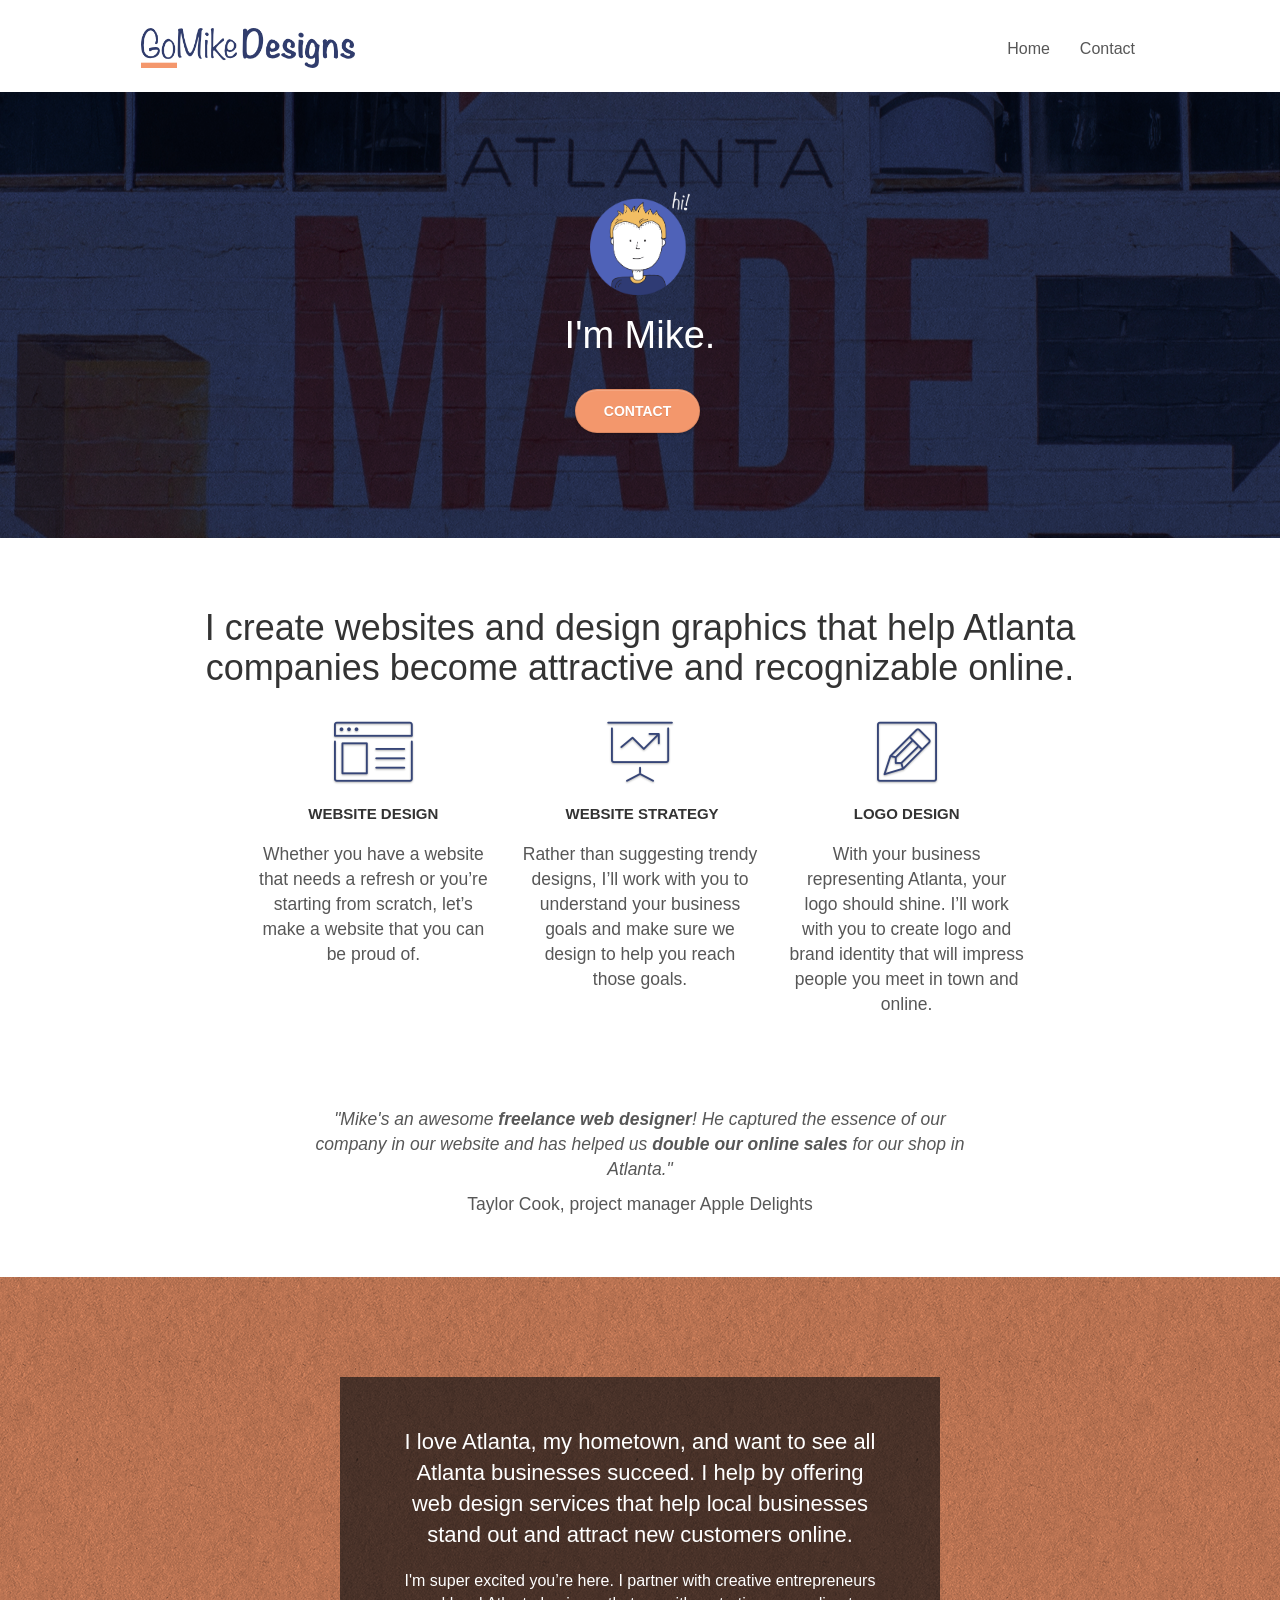
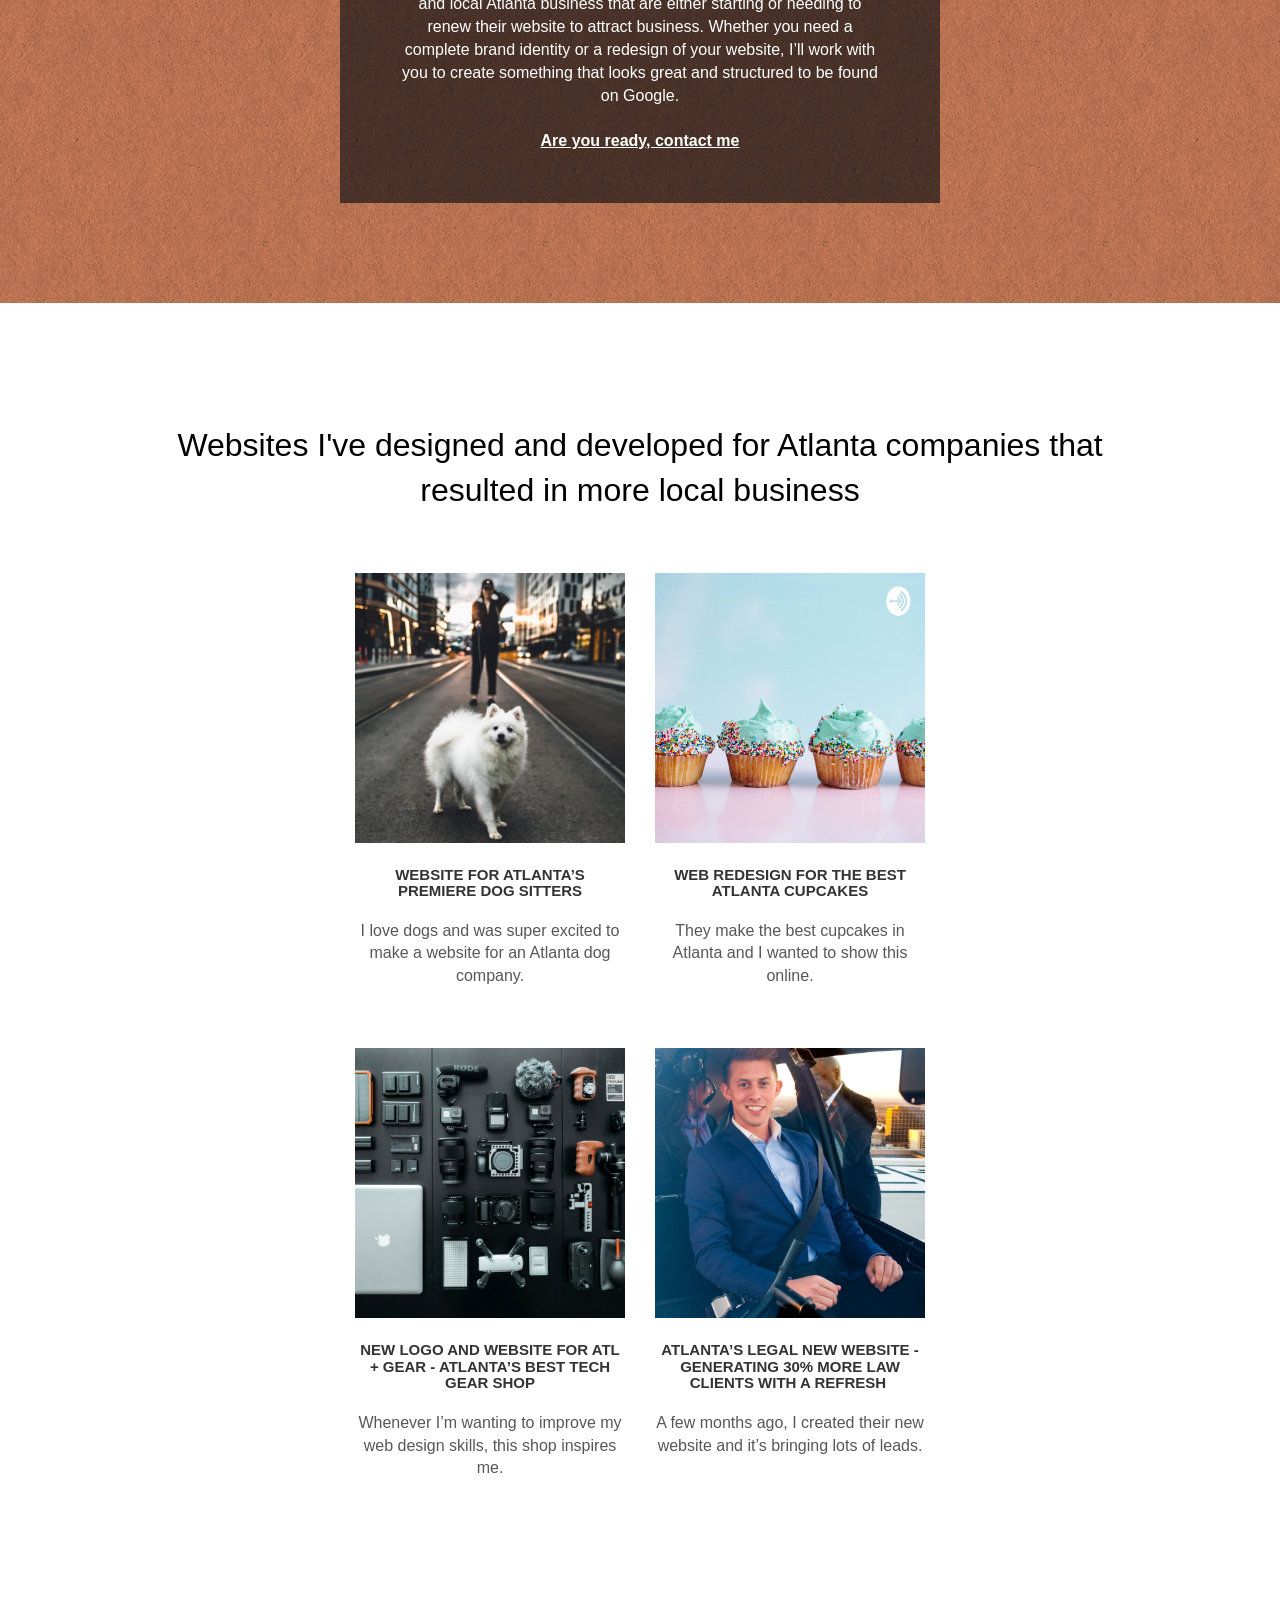
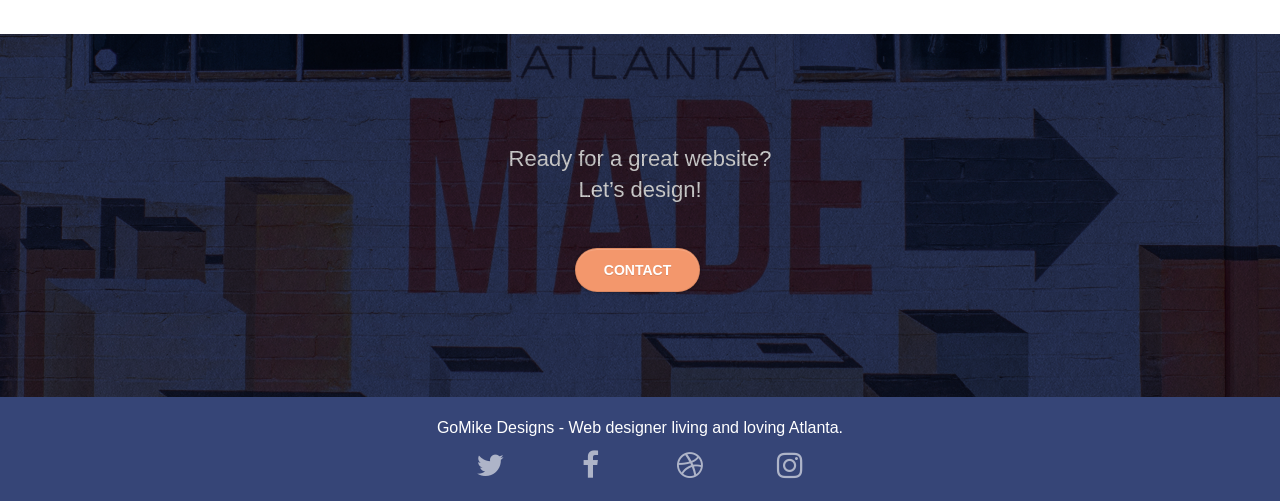
==== index.html @ ec0e8475 "correct h sequence in portfolio" ====
<!doctype html>
<html lang="en">
<head>
    <meta charset="utf-8">
    <meta name="keywords" content="seo, google, website, internet, web design, design agency, design agency, design agency, design agency, design agency, design agency, logo design atlanta">
    <meta name="description" content="Web designer living and loving Atlanta. I create websites that help Atlanta companies become attractive and recognizable online.">
    <meta name="viewport" content="width=device-width, initial-scale=1.0, viewport-fit=cover">
    <link rel="shortcut icon" type="image/png" href="favicon.jpg">
    
	<link rel="stylesheet" type="text/css" href="./css/bootstrap.min.css">
	<link rel="stylesheet" type="text/css" href="style.min.css">
	<link rel="stylesheet" type="text/css" href="./css/font-awesome.min.css">
	<link rel="stylesheet" type="text/css" href="./css/et-line.min.css">

    <title>GoMike Designs</title>

    
<!-- Analytics -->
 
<!-- Analytics END -->
    
</head>
<body>
<!-- Main container -->
<div class="page-container">
    
<!-- bloc-0 -->
<div class="bloc bgc-white l-bloc " id="bloc-0">
	<div class="container bloc-sm">
		<nav class="navbar row">
			<div class="navbar-header">
				<a class="navbar-brand" href="index.html"><img src="img/atlanta%20web%20design%20logo.png" alt="GoMike Designs" height="40" /></a>
					
				<button id="nav-toggle" type="button" class="ui-navbar-toggle navbar-toggle" data-toggle="collapse" data-target=".navbar-1">
					<span class="sr-only">Toggle navigation</span><span class="icon-bar"></span><span class="icon-bar"></span><span class="icon-bar"></span>
				</button>
			</div>
			<div class="collapse navbar-collapse navbar-1 special-dropdown-nav">
				<ul class="site-navigation nav navbar-nav">
					<li>
						<a href="index.html">Home</a>
					</li>
					<li>
					</li>
					<li>
						<a href="contact.html">Contact</a>
					</li>
				</ul>
			</div>
		</nav>
	</div>
</div>
<!-- bloc-0 END -->

<!-- bloc-1-hero -->
<div class="bloc bgc-dark-slate-blue bg-atlanta-20made-20sign d-bloc bg-t-edge bloc-bg-texture texture-paper b-parallax" id="bloc-1-hero">
	<div class="container bloc-lg">
		<div class="row tight-width-whitespace">
			<div class="col-sm-12">
				<img src="img/atlanta%20web%20designer%20mike.png" class="center-block image-resize-mode" width="100" alt="atlanta web designer mike,seo, google, website, internet, web design, design agency" />
				<h1 class="text-center hero-bloc-text tc-white ">
					I'm Mike.
				</h1>
				<div class="text-center">
					<a href="contact.html" class="btn btn-lg btn-clean btn-rd cta-hero btn-atomic-tangerine" id="cta-hero">Contact</a>
				</div>
			</div>
		</div>
	</div>
</div>
<!-- bloc-1-hero END -->

<!-- bloc-2-services -->
<div class="bloc bgc-white l-bloc" id="bloc-2-services">
	<div class="container bloc-md">
		<div class="row">
			<div class="col-sm-12 text-center">
				<h1>I create websites and design graphics that help Atlanta companies become attractive and recognizable online.</h1>
			</div>
		</div>
		<div class="row voffset-lg med-width-whitespace">
			<div class="col-sm-4">
				<div class="text-center">
					<span class="et-icon-browser sm-shadow icon-dark-slate-blue icons icon-lg"></span>
				</div>
				<h1 class="mg-md text-center service-header">
					Website Design
				</h1>
				<p class="text-center ">
					Whether you have a website that needs a refresh or you&rsquo;re starting from scratch, let&rsquo;s make a website that you can be proud of.
				</p>
			</div>
			<div class="col-sm-4">
				<div class="text-center">
					<span class="et-icon-presentation sm-shadow icon-dark-slate-blue icons icon-lg"></span>
				</div>
				<h1 class="mg-md text-center service-header">
					&nbsp;Website Strategy
				</h1>
				<p class="text-center ">
					Rather than suggesting trendy designs, I&rsquo;ll work with you to understand your business goals and make sure we design to help you reach those goals.<br>
				</p>
			</div>
			<div class="col-sm-4">
				<div class="text-center">
					<span class="et-icon-edit sm-shadow icon-dark-slate-blue icons icon-lg"></span>
				</div>
				<h1 class="mg-md text-center service-header">
					Logo Design
				</h1>
				<p class="text-center ">
					With your business representing Atlanta, your logo should shine. I&rsquo;ll work with you to create logo and brand identity that will impress people you meet in town and online.
				</p>
			</div>
		</div>
		<div class="row voffset-lg voffset">
			<div class="col-xs-12 col-md-8 col-md-offset-2 text-center">
				<p><em>"Mike's an awesome <strong>freelance web designer</strong>! He captured the essence of our company in our website and has helped us <strong>double our online sales</strong> 
				for our shop in Atlanta."</em><br></p> 
				<p>Taylor Cook, project manager Apple Delights</p>
			</div>
		</div>
	</div>
</div>
<!-- bloc-2-services END -->

<!-- bloc-3-what-i-do -->
<div class="bloc tc-white bgc-atomic-tangerine bloc-bg-texture texture-paper b-parallax bg-atlanta-20made-20sign-20orange d-bloc" id="bloc-3-what-i-do">
	<div class="container bloc-lg">
		<div class="row tight-width-whitespace black-background">
			<div class="col-sm-12">
				<h2 class="mg-md text-center tc-white">
					I love Atlanta, my hometown, and want to see all Atlanta businesses succeed. I help by offering web design services that help local businesses stand out and attract new customers online.<br>
				</h2>
				<p class="text-center white">
					I'm super excited you&rsquo;re here. I partner with creative entrepreneurs and local Atlanta business that are either starting or needing to renew their website to attract business. Whether you need a complete brand identity or a redesign of your website, I&rsquo;ll work with you to create something that looks great and structured to be found on Google.<br><br><a class="ltc-white bold-link" href="page2.html">Are you ready, contact me</a><br>
				</p>
			</div>
		</div>
	</div>
</div>
<!-- bloc-3-what-i-do END -->

<!-- bloc-4-portfolio -->
<div class="bloc bgc-white bg-lines-h2-bg bg-repeat l-bloc" id="bloc-4-portfolio">
	<div class="container bloc-lg">
		<div class="row">
			<div class="col-sm-12 text-center">
				<h2 class="col-sm-12 portfolio-title">Websites I've designed and developed for Atlanta companies that resulted in more local business</h2>
			</div>
		</div>
		<div class="row tight-width-whitespace portfolio-row">
			<div class="col-sm-6">
				<a href="#" data-lightbox="img/11.jpg" data-gallery-id="gallery-1" data-caption="Website for Atlanta's Premiere dog salon" data-frame="snapshot-lb"><img src="img/11.jpg" class="img-responsive portfolio-thumb" alt="seo, google, website, internet, web design, design agency website for dog salon"/></a>
				<h3 class="mg-md text-center">
					Website for Atlanta&rsquo;s premiere Dog Sitters
				</h3>
				<p class="text-center">
					I love dogs and was super excited to make a website for an Atlanta dog company.
				</p>
			</div>
			<div class="col-sm-6">
				<a href="#" data-lightbox="img/2.jpg" data-gallery-id="gallery-1" data-caption="web redesign for the best cupcakes in Atlanta" data-frame="snapshot-lb"><img src="img/2.jpg" class="img-responsive portfolio-thumb" alt="seo, google, website, internet, web design, design agency website for best cupcakes in atlanta"/></a>
				<h3 class="mg-md text-center">
					Web redesign for the best Atlanta&nbsp;cupcakes
				</h3>
				<p class="text-center">
					They make the best cupcakes in Atlanta and I wanted to show this online.
				</p>
			</div>
		</div>
		<div class="row tight-width-whitespace portfolio-row">
			<div class="col-sm-6">
				<a href="#" data-lightbox="img/3.bmp" data-gallery-id="gallery-1" data-caption="New logo and website for Atlanta's best tech gear shop" data-frame="snapshot-lb"><img src="img/3.bmp" class="img-responsive portfolio-thumb" alt="3.jpg" /></a>
				<h3 class="mg-md text-center">
					New logo and website for Atl + Gear - Atlanta&rsquo;s best tech gear shop
				</h3>
				<p class="text-center">
					Whenever I&rsquo;m wanting to improve my web design skills, this shop inspires me.
				</p>
			</div>
			<div class="col-sm-6">
				<a href="#" data-lightbox="img/4.bmp" data-gallery-id="gallery-1" data-caption="Atlanta's legal website generates 30% more clients after web redesign" data-frame="snapshot-lb"><img src="img/4.bmp" class="img-responsive portfolio-thumb" alt="seo, google, website, internet, web design, Atlanta's legal website generates 30% more clients after web redesign" /></a>
				<h3 class="mg-md text-center">
					Atlanta&rsquo;s legal new website - Generating 30% more law clients with a refresh&nbsp;
				</h3>
				<p class="text-center">
					A few months ago, I created their new website and it&rsquo;s bringing lots of leads.
				</p>
			</div>
		</div>
	</div>
</div>
<!-- bloc-4-portfolio END -->

<!-- bloc-5-cta -->
<div class="bloc bgc-dark-slate-blue bg-atlanta-20made-20sign d-bloc bloc-bg-texture texture-paper" id="bloc-5-cta">
	<div class="container bloc-lg">
		<div class="row">
			<h2 class="mg-md text-center tc-white">
				Ready for a great website? <br>Let&rsquo;s design!
			</h2>
			<div class="col-sm-12 text-center">
				<a href="contact.html" class="btn btn-atomic-tangerine btn-clean btn-rd btn-lg cta-hero">Contact</a>
			</div>
		</div>
	</div>
</div>
<!-- bloc-5-cta END -->

<!-- Footer - bloc-8 -->
<div class="bloc bgc-dark-slate-blue d-bloc" id="bloc-8">
	<div class="container bloc-sm">
		<div class="row">
			<div class="col-sm-12">
				<p class="text-center white">
					GoMike Designs - Web designer living and loving Atlanta.<br>
				</p>
				<div class="row row-no-gutters social">
					<div class="col-sm-3">
						<div class="text-center">
							<a class="social" href="index.html" aria-label="Twitter"><span class="fa fa-twitter icon-md"></span></a>
						</div>
					</div>
					<div class="col-sm-3">
						<div class="text-center">
							<a class="social" href="index.html" aria-label="Facebook"><span class="fa fa-facebook icon-md"></span></a>
						</div>
					</div>
					<div class="col-sm-3">
						<div class="text-center">
							<a class="social" href="index.html" aria-label="Dribble"><span class="fa fa-dribbble icon-md"></span></a>
						</div>
					</div>
					<div class="col-sm-3">
						<div class="text-center">
							<a class="social" href="index.html" aria-label="Instagram"><span class="fa fa-instagram icon-md"></span></a>
						</div>
					</div>

				

				
			</div>
		</div>
	</div>
</div>
<!-- Footer - bloc-8 END -->

</div>
<!-- Main container END -->
<script src="./js/jquery-2.1.0.js"></script>
<script src="./js/bootstrap.js"></script>
<script src="./js/blocs.js"></script>
<script src="./js/jquery.touchSwipe.js"></script>
<script src="./js/gmaps.js"></script>

</body>
</html>
---- style.min.css ----
body{-webkit-font-smoothing:antialiased;-moz-osx-font-smoothing:grayscale;background:#fff;margin:0;overflow-x:hidden;padding:0}a,button{outline:none!important;transition:all .3s ease-in-out}a:hover{cursor:pointer;text-decoration:none}#page-loading-blocs-notifaction{background:#fff url(img/pageload-spinner.gif) no-repeat 50%;bottom:0;position:fixed;top:0;width:100%;z-index:100000}.bloc{background:50% 50% no-repeat;-webkit-background-size:cover;-moz-background-size:cover;-o-background-size:cover;background-size:cover;clear:both;padding:0 50px;position:relative;width:100%}.bloc .container{padding-left:0;padding-right:0}.bloc-lg{padding:100px 50px}.bloc-md{padding:50px}.bloc-sm{padding:20px 50px}.bg-b-edge,.bg-bl-edge,.bg-br-edge,.bg-center,.bg-l-edge,.bg-r-edge,.bg-repeat,.bg-t-edge,.bg-tl-edge,.bg-tr-edge{-webkit-background-size:auto!important;-moz-background-size:auto!important;-o-background-size:auto!important;background-size:auto!important}.bg-repeat{background:repeat}.bg-t-edge{background:top no-repeat}.bloc-bg-texture:before{background-size:2px 2px;bottom:0;content:"";left:0;position:absolute;right:0;top:0}.texture-paper:before{background:url(img/texture-paper.png);background-size:280px 280px}.b-parallax{background-attachment:fixed}.d-bloc{color:hsla(0,0%,100%,.7)}.d-bloc button:hover{color:hsla(0,0%,100%,.9)}.d-bloc .icon-round,.d-bloc .icon-rounded,.d-bloc .icon-semi-rounded-a,.d-bloc .icon-semi-rounded-b,.d-bloc .icon-square{border-color:hsla(0,0%,100%,.9)}.d-bloc .divider-h span{border-color:hsla(0,0%,100%,.2)}.d-bloc .a-btn,.d-bloc .navbar a,.d-bloc .navbar-brand,.d-bloc a .icon-lg,.d-bloc a .icon-md,.d-bloc a .icon-sm,.d-bloc a .icon-xl,.d-bloc h1 a,.d-bloc h2 a,.d-bloc h3 a,.d-bloc h4 a,.d-bloc h5 a,.d-bloc h6 a,.d-bloc p a{color:hsla(0,0%,100%,.6)}.d-bloc .a-btn:hover,.d-bloc .navbar a:hover,.d-bloc .navbar-brand:hover,.d-bloc a:hover .icon-lg,.d-bloc a:hover .icon-md,.d-bloc a:hover .icon-sm,.d-bloc a:hover .icon-xl,.d-bloc h1 a:hover,.d-bloc h2 a:hover,.d-bloc h3 a:hover,.d-bloc h4 a:hover,.d-bloc h5 a:hover,.d-bloc h6 a:hover,.d-bloc p a:hover{color:#fff}.d-bloc .navbar-toggle .icon-bar{background:#fff}.d-bloc .btn-wire,.d-bloc .btn-wire:hover{border-color:#fff;color:#fff}.d-bloc .panel{color:rgba(0,0,0,.5)}.d-bloc .panel button:hover{color:rgba(0,0,0,.7)}.d-bloc .panel icon{border-color:rgba(0,0,0,.7)}.d-bloc .panel .divider-h span{border-color:rgba(0,0,0,.1)}.d-bloc .panel .a-btn{color:rgba(0,0,0,.6)}.d-bloc .panel .a-btn:hover{color:#000}.d-bloc .panel .btn-wire,.d-bloc .panel .btn-wire:hover{border-color:rgba(0,0,0,.3);color:rgba(0,0,0,.7)}.d-bloc .panel,.l-bloc{color:rgba(0,0,0,.5)}.d-bloc .panel button:hover,.l-bloc button:hover{color:rgba(0,0,0,.7)}.l-bloc .icon-round,.l-bloc .icon-rounded,.l-bloc .icon-semi-rounded-a,.l-bloc .icon-semi-rounded-b,.l-bloc .icon-square{border-color:rgba(0,0,0,.7)}.d-bloc .panel .divider-h span,.l-bloc .divider-h span{border-color:rgba(0,0,0,.1)}.d-bloc .panel .a-btn,.l-bloc .a-btn,.l-bloc .navbar a,.l-bloc .navbar-brand,.l-bloc a .icon-lg,.l-bloc a .icon-md,.l-bloc a .icon-sm,.l-bloc a .icon-xl,.l-bloc h1 a,.l-bloc h2 a,.l-bloc h3 a,.l-bloc h4 a,.l-bloc h5 a,.l-bloc h6 a,.l-bloc p a{color:rgba(0,0,0,.6)}.d-bloc .panel .a-btn:hover,.l-bloc .a-btn:hover,.l-bloc .navbar a:hover,.l-bloc .navbar-brand:hover,.l-bloc a:hover .icon-lg,.l-bloc a:hover .icon-md,.l-bloc a:hover .icon-sm,.l-bloc a:hover .icon-xl,.l-bloc h1 a:hover,.l-bloc h2 a:hover,.l-bloc h3 a:hover,.l-bloc h4 a:hover,.l-bloc h5 a:hover,.l-bloc h6 a:hover,.l-bloc p a:hover{color:#000}.l-bloc .navbar-toggle .icon-bar{color:rgba(0,0,0,.6)}.d-bloc .panel .btn-wire,.d-bloc .panel .btn-wire:hover,.l-bloc .btn-wire,.l-bloc .btn-wire:hover{border-color:rgba(0,0,0,.3);color:rgba(0,0,0,.7)}.voffset{margin-top:30px}.voffset-lg{margin-top:80px}.row-no-gutters{margin-left:0;margin-right:0}.row.row-no-gutters>[class*=" col-"],.row.row-no-gutters>[class^=col-]{padding-left:0;padding-right:0}#bloc-2-services p{font-size:clamp(1.5rem,.5rem + 1vw,1.75rem)}.navbar{margin-bottom:0;z-index:1}.navbar-brand{font-size:25px;font-weight:400;font-weight:600;height:auto;line-height:44px;padding:3px 15px}.navbar-brand img{display:inline;margin:0 5px 0 0;max-height:200px}.navbar-brand img[src$=svg]{min-width:100px}.nav-center .navbar-brand img{margin:0}.navbar .nav{float:right;margin-right:-16px;padding-top:2px;z-index:1}.nav>li{float:left;font-size:16px;margin-top:4px}.navbar-nav .open .dropdown-menu>li>a{text-align:inherit}.nav>li a:focus,.nav>li a:hover{background:transparent}.navbar-toggle{border:0;margin:10px 10px 0 0}.navbar-toggle:hover{background:transparent!important}.navbar-toggle .icon-bar{background-color:rgba(0,0,0,.5);width:26px}.nav-invert .navbar .nav{float:left}.nav-invert .navbar-brand,.nav-invert .navbar-header{float:right;position:relative;z-index:2}@media (min-width:768px){.site-navigation{position:absolute;right:20px;top:50%;transform:translateY(-50%);-webkit-transform:translateY(-50%)}.nav>li .dropdown-menu a,.nav>li .dropdown-menu a:hover{color:#484848}.nav-invert .site-navigation{left:0;right:0}.nav-center{text-align:center}.nav-center .navbar-header{width:100%}.nav-center .nav>li,.nav-center .navbar-brand,.nav-center .navbar-header{display:inline-block;float:none}.nav-center .site-navigation{margin-right:0;margin-top:20px;position:relative;right:0;width:100%}.nav-center.mini-nav .navbar-toggle{float:none;margin:10px auto 0}}.nav>li>.dropdown a{background:none!important;display:block;padding:14px 15px}nav .caret{margin:0 5px}.dropdown-menu .dropdown-menu{left:100%;top:-8px}.dropdown-menu .dropmenu-flow-right{border-top-left-radius:0;border-top-right-radius:0;left:0;margin-left:-1px;top:100%}.dropdown-menu .dropdown span{border:4px solid transparent;border-left-color:#000;float:right;margin:6px -5px 0 0!important}.mg-md{margin-bottom:20px}.mg-lg,.mg-md{margin-top:10px}.mg-lg{margin-bottom:40px}.btn{margin:0 5px 5px 0}.btn.pull-right{margin:0 0 5px 5px}.btn-d,.btn-d:focus,.btn-d:hover{background:rgba(0,0,0,.3);color:#fff}button{outline:none!important}.btn-rd{border-radius:40px}.btn-clean{border:1px solid rgba(0,0,0,.08);border-bottom-color:rgba(0,0,0,.1);box-shadow:0 1px 3px rgba(0,0,1,.25),inset 0 1px 0 0 hsla(0,0%,100%,.15);text-shadow:0 1px 0 rgba(0,0,1,.1)}.icon-md{font-size:30px!important}.icon-lg{font-size:60px!important}.sm-shadow{text-shadow:0 1px 2px rgba(0,0,0,.3)}.panel-sq,.panel-sq .panel-footer,.panel-sq .panel-heading{border-radius:0}.panel-rd{border-radius:30px}.panel-rd .panel-heading{border-radius:29px 29px 0 0}.panel-rd .panel-footer{border-radius:0 0 29px 29px}.form-control{border-color:rgba(0,0,0,.1);box-shadow:none}.scrollToTop{bottom:20px;height:40px;opacity:0;position:fixed;right:20px;transition:all .3s ease-in-out;width:40px;z-index:500}.scrollToTop span{margin-top:6px}.showScrollTop{font-size:14px;opacity:1}a[data-lightbox]{display:block;position:relative;text-align:center}a[data-lightbox]:hover:before{background:rgba(0,0,0,.6);border-radius:50%;color:#fff;content:"+";font-family:HelveticaNeue-Light,Helvetica Neue Light,Helvetica Neue,Helvetica,Arial;font-size:32px;font-weight:100;height:50px;margin-left:-25px;position:absolute;top:50%;transform:translateY(-50%);-webkit-transform:translateY(-50%);width:50px;z-index:1}a[data-lightbox]:hover img{-webkit-animation-fill-mode:none;animation-fill-mode:none;opacity:.6}#lightbox-modal{align-items:center;display:flex}#lightbox-modal .modal-dialog{margin:0 auto;max-width:900px;width:90%}#lightbox-modal .modal-dialog img{margin:0 auto;max-height:90vh}.lightbox-caption{bottom:5px;left:15px;padding:20px;right:15px}.close-lightbox,.lightbox-caption{background:rgba(0,0,0,.5);color:#fff;position:absolute}.close-lightbox{border:none;font-size:30px;line-height:30px;opacity:.3;padding:0 9px 5px;right:20px;top:20px;z-index:20}.close-lightbox:hover,.next-lightbox:hover,.prev-lightbox:hover{color:#fff;opacity:1}.next-lightbox,.prev-lightbox{background:rgba(0,0,0,.5);color:hsla(0,0%,100%,.9);font-size:20px;opacity:.4;position:absolute;top:45%;transition:all .2s ease-in-out;z-index:1}.next-lightbox{padding:6px 8px 1px 13px;right:25px}.prev-lightbox{left:25px;padding:6px 13px 1px 10px}.snapshot-lb .modal-body{padding-bottom:45px}.snapshot-lb .lightbox-caption{background:none;color:rgba(0,0,0,.5);padding:0}.btn,a,h1,h2,h3,h4,h5,h6,label,p{color:#575757!important;font-family:helvetica;font-weight:400}.container{max-width:1000px}.hero-bloc-text{font-size:38px}.hero-bloc-text-sub{font-size:36px}.statement-bloc-text{font-size:20px;font-style:italic;font-weight:lighter;line-height:26px;margin:auto;max-width:520px;text-align:center}p{font-size:16px}.tight-width-whitespace{margin:auto;max-width:600px}.h1{font-family:Open Sans;font-size:20px}.cta-hero{color:#fff!important;font-size:1em;font-weight:700;margin-top:22px;padding:12px 28px;text-transform:uppercase}.social{margin:auto;max-width:400px}h2{font-size:22px;line-height:1.4em}h3{color:#333!important;font-size:15px;font-weight:700;text-transform:uppercase}.med-width-whitespace{box-shadow:0 0 0 #000;margin:auto;max-width:800px}h1,h4{color:#333!important}.icons{margin-bottom:14px;margin-top:24px}.white{color:#fff!important}.portfolio-title{color:#000!important;font-family:Arial,Helvetica,sans-serif;font-size:32px;font-weight:400}.portfolio-thumb{margin-bottom:24px}.portfolio-row{margin-bottom:44px;margin-top:50px}.avatar{box-shadow:0 4px 9px rgba(0,0,0,.3)}.black-background{background-color:rgba(35,31,32,.7);padding:40px}.bold-link{font-weight:900;text-decoration:underline!important}.service-header{font-size:15px;font-weight:700;text-transform:uppercase}.bgc-white{background-color:#fff}.bgc-dark-slate-blue{background-color:#364577}.bgc-atomic-tangerine{background-color:#f3976c}.tc-white{color:#fff!important}.btn-atomic-tangerine{background:#f3976c;color:#fff!important}.btn-atomic-tangerine:hover{background:#c27956!important;color:#fff!important}.ltc-white{color:#fff!important}.ltc-white:hover{color:#ccc!important}.ltc-atomic-tangerine{color:#f3976c!important}.ltc-atomic-tangerine:hover{color:#c27956!important}.icon-dark-slate-blue{border-color:#364577!important;color:#364577!important}.bg-dots-bg{background-image:url(img/dots-bg.png)}.bg-lines-h2-bg{background-image:url(img/lines-h2-bg.png)}.bg-atlanta-20made-20sign{background-image:url(img/atlanta%20made%20sign.jpg)}.bg-atlanta-20made-20sign-20orange{background-image:url(img/atlanta%20made%20sign%20orange.jpg)}@media (max-width:1024px){.bloc{padding-left:20px;padding-right:20px}.bloc-tile-2.full-width-bloc .container,.bloc-tile-3.full-width-bloc .container,.bloc-tile-4.full-width-bloc .container,.bloc.full-width-bloc{padding-left:0;padding-right:0}}@media (max-width:992px) and (min-width:768px){.navbar .nav{max-width:80%}.nav-center.navbar .nav{max-width:100%}}@media only screen and (min-device-width:768px) and (max-device-width:1024px) and (orientation:landscape){.b-parallax{background-attachment:scroll}}@media only screen and (min-device-width:1024px) and (max-device-width:1366px) and (-webkit-min-device-pixel-ratio:1.5){.b-parallax{background-attachment:scroll}}@media (max-width:991px){.container{width:100%}.b-parallax{background-attachment:scroll}#hero-bloc,.page-container{overflow-x:hidden;position:relative}.bloc{padding-left:constant(safe-area-inset-left);padding-right:constant(safe-area-inset-right)}.bloc-group,.bloc-group .bloc{display:block;width:100%}.bloc-fill-screen .fill-bloc-bottom-edge,.bloc-fill-screen .fill-bloc-top-edge{padding:0 constant(safe-area-inset-right) 0 constant(safe-area-inset-left)}}@media (max-width:767px){.page-container{overflow-x:hidden;position:relative}#disqus_thread,h1,h2,h3,h4,h5,h6,p{padding-left:10px!important;padding-right:10px!important}.b-parallax{background-attachment:scroll}.navbar .nav{border-top:1px solid rgba(0,0,0,.2);float:none!important;padding-top:0}.navbar.row{margin-left:0;margin-right:0}.site-navigation{position:inherit;transform:none;-webkit-transform:none;-ms-transform:none}.nav>li{background:rgba(0,0,0,.05);border-bottom:1px solid rgba(0,0,0,.1);margin-top:0;padding-left:15px;text-align:left;width:100%}.nav>li:hover{background:rgba(0,0,0,.08)}.dropdown .dropdown a .caret{border:4px solid transparent;border-top-color:#000;float:none;margin:5px 0 0 10px!important}#hero-bloc .navbar .nav{background:rgba(0,0,0,.8)}#hero-bloc .navbar .nav a{color:hsla(0,0%,100%,.6)}.hero{padding:50px 0}.hero-nav{left:-1px;right:-1px}.navbar-collapse{-webkit-box-shadow:none;box-shadow:none;overflow-x:hidden;padding:0}.navbar-brand img{max-height:40px;width:auto}.nav-invert .navbar-header{float:none;width:100%}.nav-invert .navbar-toggle{float:left;margin-left:10px}.bloc{padding-left:0;padding-right:0}.bloc-lg,.bloc-xl,.bloc-xxl{padding:40px 0}.bloc-fill-screen .fill-bloc-bottom-edge,.bloc-fill-screen .fill-bloc-top-edge,.bloc-md,.bloc-sm,.bloc-tile-2 .container,.bloc-tile-3 .container,.bloc-tile-4 .container{padding-left:0;padding-right:0}.a-block{padding:0 10px}.btn-dwn{display:none}.voffset{margin-top:5px}.voffset-md{margin-top:20px}.voffset-lg{margin-top:30px}form{padding:5px}.close-lightbox{display:inline-block}.blocsapp-device-iphone5{background-size:216px 425px;height:425px;padding-top:60px;width:216px}.blocsapp-device-iphone5 img{height:320px;width:180px}}@media (max-width:400px){.bloc{padding-left:0;padding-right:0}}@media (max-width:767px){.bloc-mob-center-text{text-align:center}}
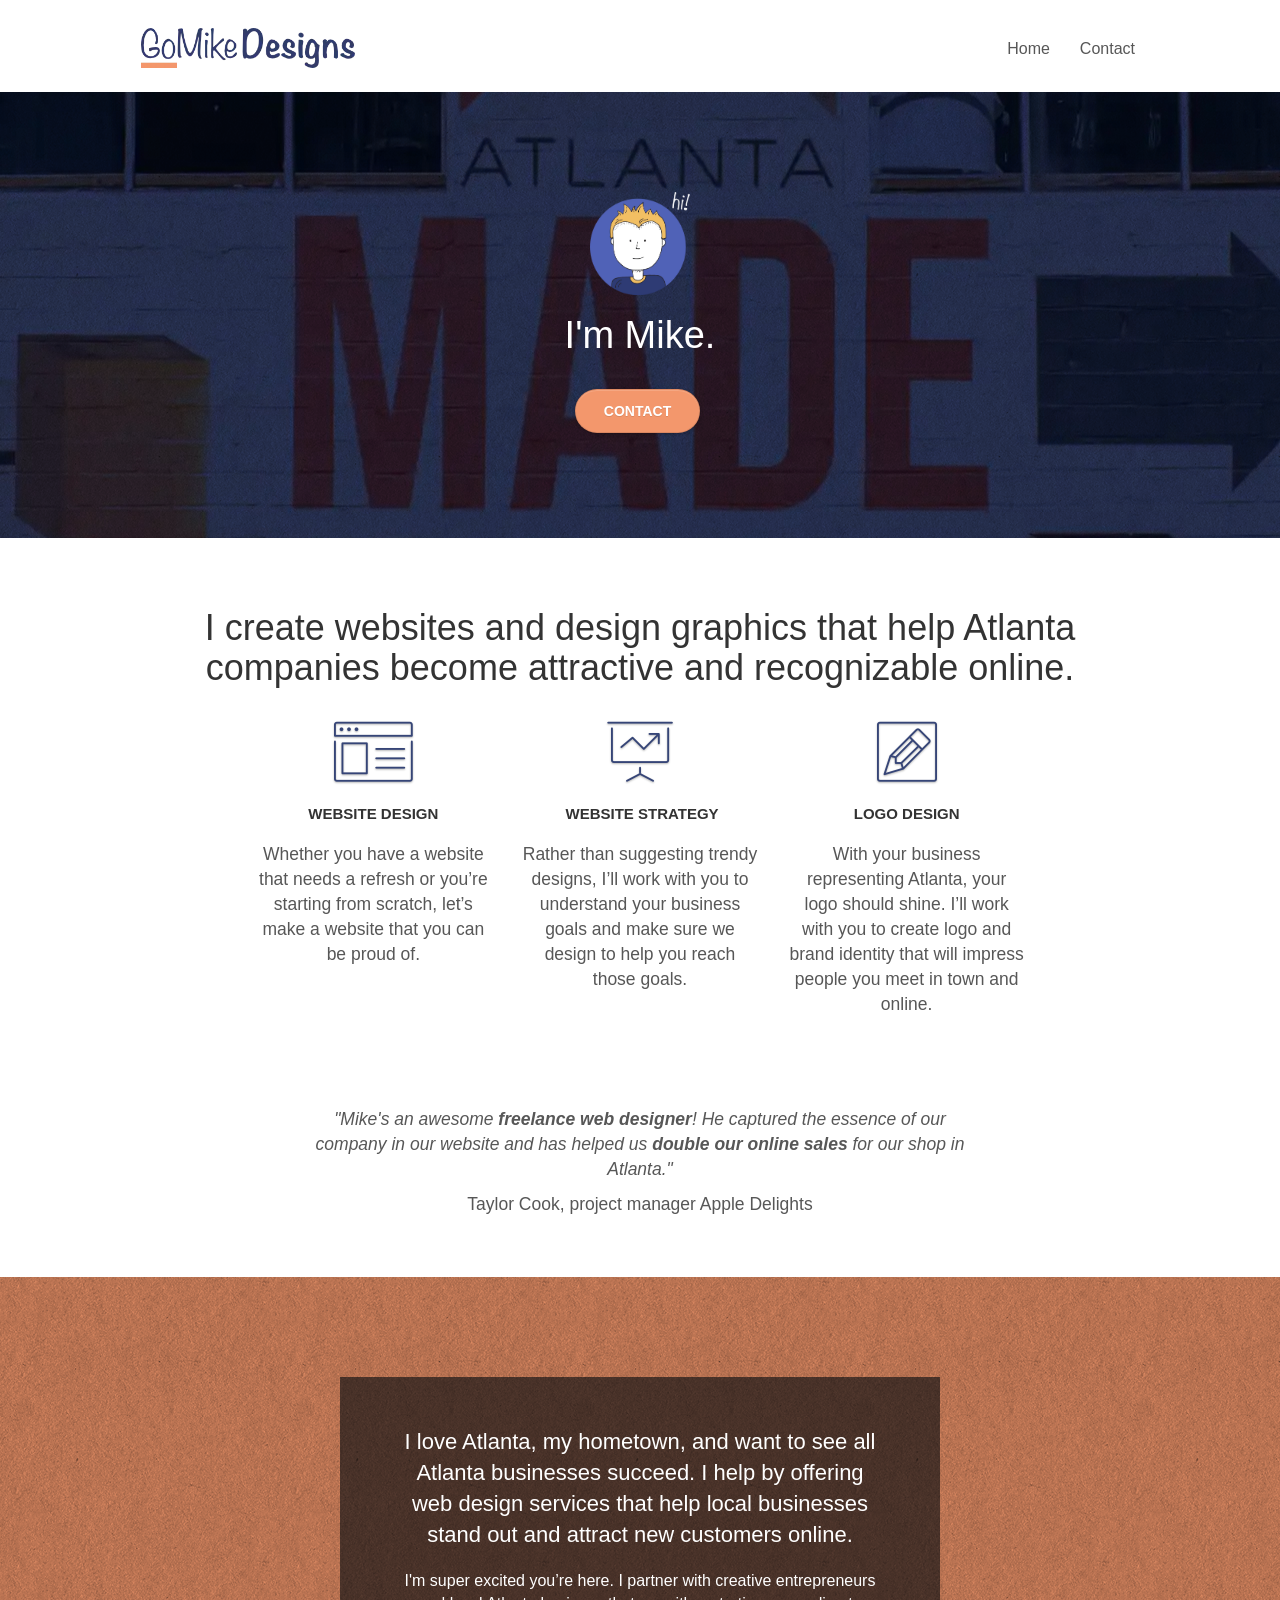
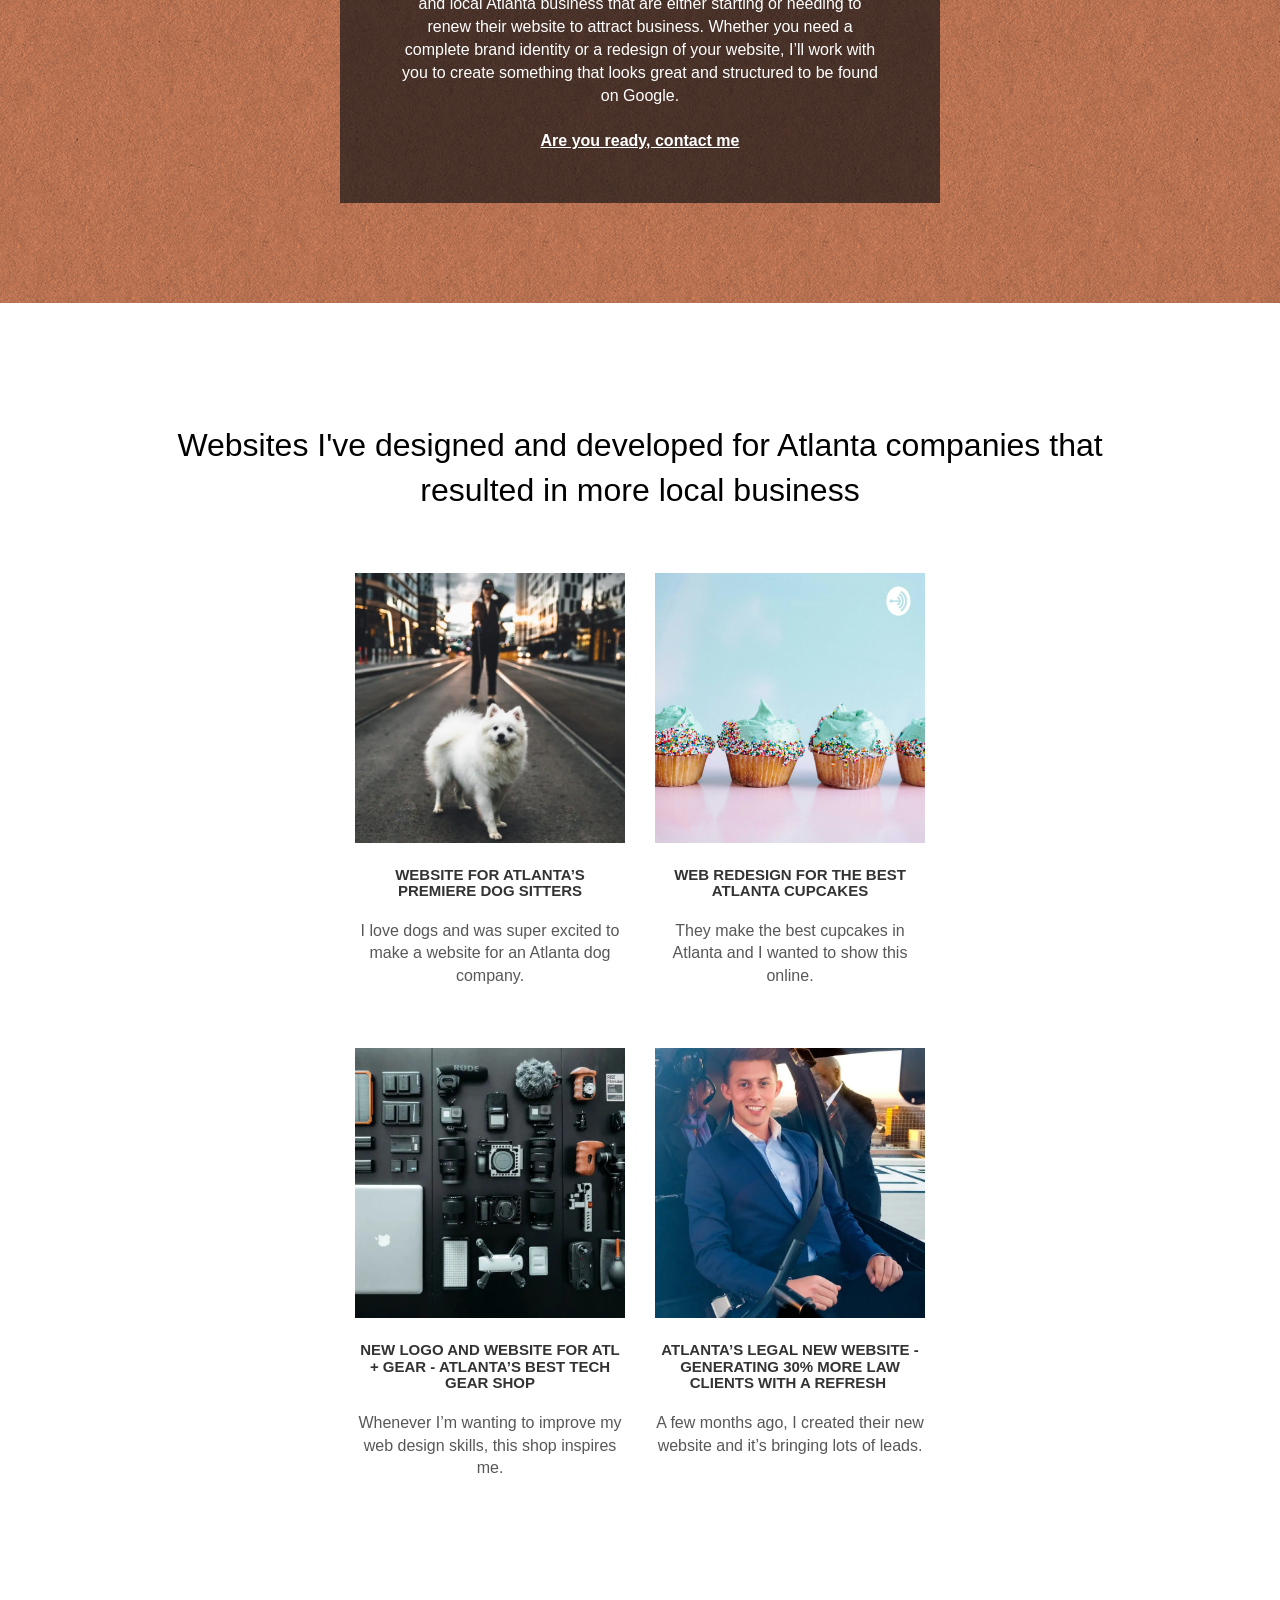
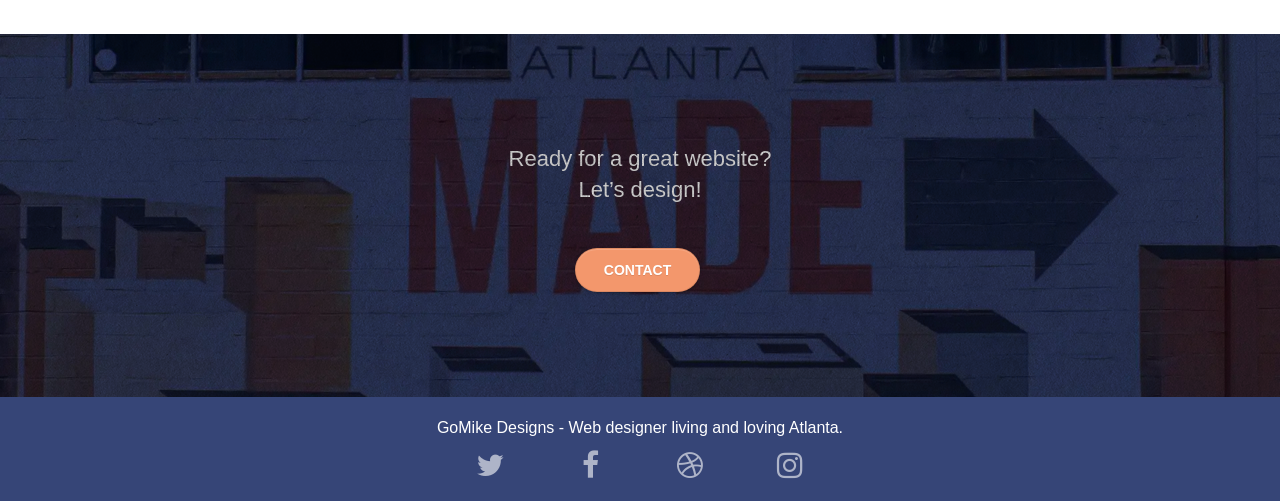
==== commit 6ed27ea3: "change jpg images for webp" ====
--- a/index.html
+++ b/index.html
@@ -5,7 +5,7 @@
     <meta name="keywords" content="seo, google, website, internet, web design, design agency, design agency, design agency, design agency, design agency, design agency, logo design atlanta">
     <meta name="description" content="Web designer living and loving Atlanta. I create websites that help Atlanta companies become attractive and recognizable online.">
     <meta name="viewport" content="width=device-width, initial-scale=1.0, viewport-fit=cover">
-    <link rel="shortcut icon" type="image/png" href="favicon.jpg">
+    <link rel="shortcut icon" type="image/webp" href="favicon.webp">
     
 	<link rel="stylesheet" type="text/css" href="./css/bootstrap.min.css">
 	<link rel="stylesheet" type="text/css" href="style.min.css">
@@ -29,7 +29,7 @@
 	<div class="container bloc-sm">
 		<nav class="navbar row">
 			<div class="navbar-header">
-				<a class="navbar-brand" href="index.html"><img src="img/atlanta%20web%20design%20logo.png" alt="GoMike Designs" height="40" /></a>
+				<a class="navbar-brand" href="index.html"><img src="img/atlanta%20web%20design%20logo.webp" alt="GoMike Designs" height="40" /></a>
 					
 				<button id="nav-toggle" type="button" class="ui-navbar-toggle navbar-toggle" data-toggle="collapse" data-target=".navbar-1">
 					<span class="sr-only">Toggle navigation</span><span class="icon-bar"></span><span class="icon-bar"></span><span class="icon-bar"></span>
@@ -57,7 +57,7 @@
 	<div class="container bloc-lg">
 		<div class="row tight-width-whitespace">
 			<div class="col-sm-12">
-				<img src="img/atlanta%20web%20designer%20mike.png" class="center-block image-resize-mode" width="100" alt="atlanta web designer mike,seo, google, website, internet, web design, design agency" />
+				<img src="img/atlanta%20web%20designer%20mike.webp" class="center-block image-resize-mode" width="100" alt="atlanta web designer mike,seo, google, website, internet, web design, design agency" />
 				<h1 class="text-center hero-bloc-text tc-white ">
 					I'm Mike.
 				</h1>
@@ -151,7 +151,7 @@
 		</div>
 		<div class="row tight-width-whitespace portfolio-row">
 			<div class="col-sm-6">
-				<a href="#" data-lightbox="img/11.jpg" data-gallery-id="gallery-1" data-caption="Website for Atlanta's Premiere dog salon" data-frame="snapshot-lb"><img src="img/11.jpg" class="img-responsive portfolio-thumb" alt="seo, google, website, internet, web design, design agency website for dog salon"/></a>
+				<a href="#" data-lightbox="img/11.webp" data-gallery-id="gallery-1" data-caption="Website for Atlanta's Premiere dog salon" data-frame="snapshot-lb"><img src="img/11.webp" class="img-responsive portfolio-thumb" alt="seo, google, website, internet, web design, design agency website for dog salon"/></a>
 				<h3 class="mg-md text-center">
 					Website for Atlanta&rsquo;s premiere Dog Sitters
 				</h3>
@@ -160,7 +160,7 @@
 				</p>
 			</div>
 			<div class="col-sm-6">
-				<a href="#" data-lightbox="img/2.jpg" data-gallery-id="gallery-1" data-caption="web redesign for the best cupcakes in Atlanta" data-frame="snapshot-lb"><img src="img/2.jpg" class="img-responsive portfolio-thumb" alt="seo, google, website, internet, web design, design agency website for best cupcakes in atlanta"/></a>
+				<a href="#" data-lightbox="img/2.webp" data-gallery-id="gallery-1" data-caption="web redesign for the best cupcakes in Atlanta" data-frame="snapshot-lb"><img src="img/2.webp" class="img-responsive portfolio-thumb" alt="seo, google, website, internet, web design, design agency website for best cupcakes in atlanta"/></a>
 				<h3 class="mg-md text-center">
 					Web redesign for the best Atlanta&nbsp;cupcakes
 				</h3>
@@ -171,7 +171,7 @@
 		</div>
 		<div class="row tight-width-whitespace portfolio-row">
 			<div class="col-sm-6">
-				<a href="#" data-lightbox="img/3.bmp" data-gallery-id="gallery-1" data-caption="New logo and website for Atlanta's best tech gear shop" data-frame="snapshot-lb"><img src="img/3.bmp" class="img-responsive portfolio-thumb" alt="3.jpg" /></a>
+				<a href="#" data-lightbox="img/3.webp" data-gallery-id="gallery-1" data-caption="New logo and website for Atlanta's best tech gear shop" data-frame="snapshot-lb"><img src="img/3.webp" class="img-responsive portfolio-thumb" alt="3.webp" /></a>
 				<h3 class="mg-md text-center">
 					New logo and website for Atl + Gear - Atlanta&rsquo;s best tech gear shop
 				</h3>
@@ -180,7 +180,7 @@
 				</p>
 			</div>
 			<div class="col-sm-6">
-				<a href="#" data-lightbox="img/4.bmp" data-gallery-id="gallery-1" data-caption="Atlanta's legal website generates 30% more clients after web redesign" data-frame="snapshot-lb"><img src="img/4.bmp" class="img-responsive portfolio-thumb" alt="seo, google, website, internet, web design, Atlanta's legal website generates 30% more clients after web redesign" /></a>
+				<a href="#" data-lightbox="img/4.webp" data-gallery-id="gallery-1" data-caption="Atlanta's legal website generates 30% more clients after web redesign" data-frame="snapshot-lb"><img src="img/4.webp" class="img-responsive portfolio-thumb" alt="seo, google, website, internet, web design, Atlanta's legal website generates 30% more clients after web redesign" /></a>
 				<h3 class="mg-md text-center">
 					Atlanta&rsquo;s legal new website - Generating 30% more law clients with a refresh&nbsp;
 				</h3>
--- a/style.min.css
+++ b/style.min.css
@@ -1 +1 @@
-body{-webkit-font-smoothing:antialiased;-moz-osx-font-smoothing:grayscale;background:#fff;margin:0;overflow-x:hidden;padding:0}a,button{outline:none!important;transition:all .3s ease-in-out}a:hover{cursor:pointer;text-decoration:none}#page-loading-blocs-notifaction{background:#fff url(img/pageload-spinner.gif) no-repeat 50%;bottom:0;position:fixed;top:0;width:100%;z-index:100000}.bloc{background:50% 50% no-repeat;-webkit-background-size:cover;-moz-background-size:cover;-o-background-size:cover;background-size:cover;clear:both;padding:0 50px;position:relative;width:100%}.bloc .container{padding-left:0;padding-right:0}.bloc-lg{padding:100px 50px}.bloc-md{padding:50px}.bloc-sm{padding:20px 50px}.bg-b-edge,.bg-bl-edge,.bg-br-edge,.bg-center,.bg-l-edge,.bg-r-edge,.bg-repeat,.bg-t-edge,.bg-tl-edge,.bg-tr-edge{-webkit-background-size:auto!important;-moz-background-size:auto!important;-o-background-size:auto!important;background-size:auto!important}.bg-repeat{background:repeat}.bg-t-edge{background:top no-repeat}.bloc-bg-texture:before{background-size:2px 2px;bottom:0;content:"";left:0;position:absolute;right:0;top:0}.texture-paper:before{background:url(img/texture-paper.png);background-size:280px 280px}.b-parallax{background-attachment:fixed}.d-bloc{color:hsla(0,0%,100%,.7)}.d-bloc button:hover{color:hsla(0,0%,100%,.9)}.d-bloc .icon-round,.d-bloc .icon-rounded,.d-bloc .icon-semi-rounded-a,.d-bloc .icon-semi-rounded-b,.d-bloc .icon-square{border-color:hsla(0,0%,100%,.9)}.d-bloc .divider-h span{border-color:hsla(0,0%,100%,.2)}.d-bloc .a-btn,.d-bloc .navbar a,.d-bloc .navbar-brand,.d-bloc a .icon-lg,.d-bloc a .icon-md,.d-bloc a .icon-sm,.d-bloc a .icon-xl,.d-bloc h1 a,.d-bloc h2 a,.d-bloc h3 a,.d-bloc h4 a,.d-bloc h5 a,.d-bloc h6 a,.d-bloc p a{color:hsla(0,0%,100%,.6)}.d-bloc .a-btn:hover,.d-bloc .navbar a:hover,.d-bloc .navbar-brand:hover,.d-bloc a:hover .icon-lg,.d-bloc a:hover .icon-md,.d-bloc a:hover .icon-sm,.d-bloc a:hover .icon-xl,.d-bloc h1 a:hover,.d-bloc h2 a:hover,.d-bloc h3 a:hover,.d-bloc h4 a:hover,.d-bloc h5 a:hover,.d-bloc h6 a:hover,.d-bloc p a:hover{color:#fff}.d-bloc .navbar-toggle .icon-bar{background:#fff}.d-bloc .btn-wire,.d-bloc .btn-wire:hover{border-color:#fff;color:#fff}.d-bloc .panel{color:rgba(0,0,0,.5)}.d-bloc .panel button:hover{color:rgba(0,0,0,.7)}.d-bloc .panel icon{border-color:rgba(0,0,0,.7)}.d-bloc .panel .divider-h span{border-color:rgba(0,0,0,.1)}.d-bloc .panel .a-btn{color:rgba(0,0,0,.6)}.d-bloc .panel .a-btn:hover{color:#000}.d-bloc .panel .btn-wire,.d-bloc .panel .btn-wire:hover{border-color:rgba(0,0,0,.3);color:rgba(0,0,0,.7)}.d-bloc .panel,.l-bloc{color:rgba(0,0,0,.5)}.d-bloc .panel button:hover,.l-bloc button:hover{color:rgba(0,0,0,.7)}.l-bloc .icon-round,.l-bloc .icon-rounded,.l-bloc .icon-semi-rounded-a,.l-bloc .icon-semi-rounded-b,.l-bloc .icon-square{border-color:rgba(0,0,0,.7)}.d-bloc .panel .divider-h span,.l-bloc .divider-h span{border-color:rgba(0,0,0,.1)}.d-bloc .panel .a-btn,.l-bloc .a-btn,.l-bloc .navbar a,.l-bloc .navbar-brand,.l-bloc a .icon-lg,.l-bloc a .icon-md,.l-bloc a .icon-sm,.l-bloc a .icon-xl,.l-bloc h1 a,.l-bloc h2 a,.l-bloc h3 a,.l-bloc h4 a,.l-bloc h5 a,.l-bloc h6 a,.l-bloc p a{color:rgba(0,0,0,.6)}.d-bloc .panel .a-btn:hover,.l-bloc .a-btn:hover,.l-bloc .navbar a:hover,.l-bloc .navbar-brand:hover,.l-bloc a:hover .icon-lg,.l-bloc a:hover .icon-md,.l-bloc a:hover .icon-sm,.l-bloc a:hover .icon-xl,.l-bloc h1 a:hover,.l-bloc h2 a:hover,.l-bloc h3 a:hover,.l-bloc h4 a:hover,.l-bloc h5 a:hover,.l-bloc h6 a:hover,.l-bloc p a:hover{color:#000}.l-bloc .navbar-toggle .icon-bar{color:rgba(0,0,0,.6)}.d-bloc .panel .btn-wire,.d-bloc .panel .btn-wire:hover,.l-bloc .btn-wire,.l-bloc .btn-wire:hover{border-color:rgba(0,0,0,.3);color:rgba(0,0,0,.7)}.voffset{margin-top:30px}.voffset-lg{margin-top:80px}.row-no-gutters{margin-left:0;margin-right:0}.row.row-no-gutters>[class*=" col-"],.row.row-no-gutters>[class^=col-]{padding-left:0;padding-right:0}#bloc-2-services p{font-size:clamp(1.5rem,.5rem + 1vw,1.75rem)}.navbar{margin-bottom:0;z-index:1}.navbar-brand{font-size:25px;font-weight:400;font-weight:600;height:auto;line-height:44px;padding:3px 15px}.navbar-brand img{display:inline;margin:0 5px 0 0;max-height:200px}.navbar-brand img[src$=svg]{min-width:100px}.nav-center .navbar-brand img{margin:0}.navbar .nav{float:right;margin-right:-16px;padding-top:2px;z-index:1}.nav>li{float:left;font-size:16px;margin-top:4px}.navbar-nav .open .dropdown-menu>li>a{text-align:inherit}.nav>li a:focus,.nav>li a:hover{background:transparent}.navbar-toggle{border:0;margin:10px 10px 0 0}.navbar-toggle:hover{background:transparent!important}.navbar-toggle .icon-bar{background-color:rgba(0,0,0,.5);width:26px}.nav-invert .navbar .nav{float:left}.nav-invert .navbar-brand,.nav-invert .navbar-header{float:right;position:relative;z-index:2}@media (min-width:768px){.site-navigation{position:absolute;right:20px;top:50%;transform:translateY(-50%);-webkit-transform:translateY(-50%)}.nav>li .dropdown-menu a,.nav>li .dropdown-menu a:hover{color:#484848}.nav-invert .site-navigation{left:0;right:0}.nav-center{text-align:center}.nav-center .navbar-header{width:100%}.nav-center .nav>li,.nav-center .navbar-brand,.nav-center .navbar-header{display:inline-block;float:none}.nav-center .site-navigation{margin-right:0;margin-top:20px;position:relative;right:0;width:100%}.nav-center.mini-nav .navbar-toggle{float:none;margin:10px auto 0}}.nav>li>.dropdown a{background:none!important;display:block;padding:14px 15px}nav .caret{margin:0 5px}.dropdown-menu .dropdown-menu{left:100%;top:-8px}.dropdown-menu .dropmenu-flow-right{border-top-left-radius:0;border-top-right-radius:0;left:0;margin-left:-1px;top:100%}.dropdown-menu .dropdown span{border:4px solid transparent;border-left-color:#000;float:right;margin:6px -5px 0 0!important}.mg-md{margin-bottom:20px}.mg-lg,.mg-md{margin-top:10px}.mg-lg{margin-bottom:40px}.btn{margin:0 5px 5px 0}.btn.pull-right{margin:0 0 5px 5px}.btn-d,.btn-d:focus,.btn-d:hover{background:rgba(0,0,0,.3);color:#fff}button{outline:none!important}.btn-rd{border-radius:40px}.btn-clean{border:1px solid rgba(0,0,0,.08);border-bottom-color:rgba(0,0,0,.1);box-shadow:0 1px 3px rgba(0,0,1,.25),inset 0 1px 0 0 hsla(0,0%,100%,.15);text-shadow:0 1px 0 rgba(0,0,1,.1)}.icon-md{font-size:30px!important}.icon-lg{font-size:60px!important}.sm-shadow{text-shadow:0 1px 2px rgba(0,0,0,.3)}.panel-sq,.panel-sq .panel-footer,.panel-sq .panel-heading{border-radius:0}.panel-rd{border-radius:30px}.panel-rd .panel-heading{border-radius:29px 29px 0 0}.panel-rd .panel-footer{border-radius:0 0 29px 29px}.form-control{border-color:rgba(0,0,0,.1);box-shadow:none}.scrollToTop{bottom:20px;height:40px;opacity:0;position:fixed;right:20px;transition:all .3s ease-in-out;width:40px;z-index:500}.scrollToTop span{margin-top:6px}.showScrollTop{font-size:14px;opacity:1}a[data-lightbox]{display:block;position:relative;text-align:center}a[data-lightbox]:hover:before{background:rgba(0,0,0,.6);border-radius:50%;color:#fff;content:"+";font-family:HelveticaNeue-Light,Helvetica Neue Light,Helvetica Neue,Helvetica,Arial;font-size:32px;font-weight:100;height:50px;margin-left:-25px;position:absolute;top:50%;transform:translateY(-50%);-webkit-transform:translateY(-50%);width:50px;z-index:1}a[data-lightbox]:hover img{-webkit-animation-fill-mode:none;animation-fill-mode:none;opacity:.6}#lightbox-modal{align-items:center;display:flex}#lightbox-modal .modal-dialog{margin:0 auto;max-width:900px;width:90%}#lightbox-modal .modal-dialog img{margin:0 auto;max-height:90vh}.lightbox-caption{bottom:5px;left:15px;padding:20px;right:15px}.close-lightbox,.lightbox-caption{background:rgba(0,0,0,.5);color:#fff;position:absolute}.close-lightbox{border:none;font-size:30px;line-height:30px;opacity:.3;padding:0 9px 5px;right:20px;top:20px;z-index:20}.close-lightbox:hover,.next-lightbox:hover,.prev-lightbox:hover{color:#fff;opacity:1}.next-lightbox,.prev-lightbox{background:rgba(0,0,0,.5);color:hsla(0,0%,100%,.9);font-size:20px;opacity:.4;position:absolute;top:45%;transition:all .2s ease-in-out;z-index:1}.next-lightbox{padding:6px 8px 1px 13px;right:25px}.prev-lightbox{left:25px;padding:6px 13px 1px 10px}.snapshot-lb .modal-body{padding-bottom:45px}.snapshot-lb .lightbox-caption{background:none;color:rgba(0,0,0,.5);padding:0}.btn,a,h1,h2,h3,h4,h5,h6,label,p{color:#575757!important;font-family:helvetica;font-weight:400}.container{max-width:1000px}.hero-bloc-text{font-size:38px}.hero-bloc-text-sub{font-size:36px}.statement-bloc-text{font-size:20px;font-style:italic;font-weight:lighter;line-height:26px;margin:auto;max-width:520px;text-align:center}p{font-size:16px}.tight-width-whitespace{margin:auto;max-width:600px}.h1{font-family:Open Sans;font-size:20px}.cta-hero{color:#fff!important;font-size:1em;font-weight:700;margin-top:22px;padding:12px 28px;text-transform:uppercase}.social{margin:auto;max-width:400px}h2{font-size:22px;line-height:1.4em}h3{color:#333!important;font-size:15px;font-weight:700;text-transform:uppercase}.med-width-whitespace{box-shadow:0 0 0 #000;margin:auto;max-width:800px}h1,h4{color:#333!important}.icons{margin-bottom:14px;margin-top:24px}.white{color:#fff!important}.portfolio-title{color:#000!important;font-family:Arial,Helvetica,sans-serif;font-size:32px;font-weight:400}.portfolio-thumb{margin-bottom:24px}.portfolio-row{margin-bottom:44px;margin-top:50px}.avatar{box-shadow:0 4px 9px rgba(0,0,0,.3)}.black-background{background-color:rgba(35,31,32,.7);padding:40px}.bold-link{font-weight:900;text-decoration:underline!important}.service-header{font-size:15px;font-weight:700;text-transform:uppercase}.bgc-white{background-color:#fff}.bgc-dark-slate-blue{background-color:#364577}.bgc-atomic-tangerine{background-color:#f3976c}.tc-white{color:#fff!important}.btn-atomic-tangerine{background:#f3976c;color:#fff!important}.btn-atomic-tangerine:hover{background:#c27956!important;color:#fff!important}.ltc-white{color:#fff!important}.ltc-white:hover{color:#ccc!important}.ltc-atomic-tangerine{color:#f3976c!important}.ltc-atomic-tangerine:hover{color:#c27956!important}.icon-dark-slate-blue{border-color:#364577!important;color:#364577!important}.bg-dots-bg{background-image:url(img/dots-bg.png)}.bg-lines-h2-bg{background-image:url(img/lines-h2-bg.png)}.bg-atlanta-20made-20sign{background-image:url(img/atlanta%20made%20sign.jpg)}.bg-atlanta-20made-20sign-20orange{background-image:url(img/atlanta%20made%20sign%20orange.jpg)}@media (max-width:1024px){.bloc{padding-left:20px;padding-right:20px}.bloc-tile-2.full-width-bloc .container,.bloc-tile-3.full-width-bloc .container,.bloc-tile-4.full-width-bloc .container,.bloc.full-width-bloc{padding-left:0;padding-right:0}}@media (max-width:992px) and (min-width:768px){.navbar .nav{max-width:80%}.nav-center.navbar .nav{max-width:100%}}@media only screen and (min-device-width:768px) and (max-device-width:1024px) and (orientation:landscape){.b-parallax{background-attachment:scroll}}@media only screen and (min-device-width:1024px) and (max-device-width:1366px) and (-webkit-min-device-pixel-ratio:1.5){.b-parallax{background-attachment:scroll}}@media (max-width:991px){.container{width:100%}.b-parallax{background-attachment:scroll}#hero-bloc,.page-container{overflow-x:hidden;position:relative}.bloc{padding-left:constant(safe-area-inset-left);padding-right:constant(safe-area-inset-right)}.bloc-group,.bloc-group .bloc{display:block;width:100%}.bloc-fill-screen .fill-bloc-bottom-edge,.bloc-fill-screen .fill-bloc-top-edge{padding:0 constant(safe-area-inset-right) 0 constant(safe-area-inset-left)}}@media (max-width:767px){.page-container{overflow-x:hidden;position:relative}#disqus_thread,h1,h2,h3,h4,h5,h6,p{padding-left:10px!important;padding-right:10px!important}.b-parallax{background-attachment:scroll}.navbar .nav{border-top:1px solid rgba(0,0,0,.2);float:none!important;padding-top:0}.navbar.row{margin-left:0;margin-right:0}.site-navigation{position:inherit;transform:none;-webkit-transform:none;-ms-transform:none}.nav>li{background:rgba(0,0,0,.05);border-bottom:1px solid rgba(0,0,0,.1);margin-top:0;padding-left:15px;text-align:left;width:100%}.nav>li:hover{background:rgba(0,0,0,.08)}.dropdown .dropdown a .caret{border:4px solid transparent;border-top-color:#000;float:none;margin:5px 0 0 10px!important}#hero-bloc .navbar .nav{background:rgba(0,0,0,.8)}#hero-bloc .navbar .nav a{color:hsla(0,0%,100%,.6)}.hero{padding:50px 0}.hero-nav{left:-1px;right:-1px}.navbar-collapse{-webkit-box-shadow:none;box-shadow:none;overflow-x:hidden;padding:0}.navbar-brand img{max-height:40px;width:auto}.nav-invert .navbar-header{float:none;width:100%}.nav-invert .navbar-toggle{float:left;margin-left:10px}.bloc{padding-left:0;padding-right:0}.bloc-lg,.bloc-xl,.bloc-xxl{padding:40px 0}.bloc-fill-screen .fill-bloc-bottom-edge,.bloc-fill-screen .fill-bloc-top-edge,.bloc-md,.bloc-sm,.bloc-tile-2 .container,.bloc-tile-3 .container,.bloc-tile-4 .container{padding-left:0;padding-right:0}.a-block{padding:0 10px}.btn-dwn{display:none}.voffset{margin-top:5px}.voffset-md{margin-top:20px}.voffset-lg{margin-top:30px}form{padding:5px}.close-lightbox{display:inline-block}.blocsapp-device-iphone5{background-size:216px 425px;height:425px;padding-top:60px;width:216px}.blocsapp-device-iphone5 img{height:320px;width:180px}}@media (max-width:400px){.bloc{padding-left:0;padding-right:0}}@media (max-width:767px){.bloc-mob-center-text{text-align:center}}+body{-webkit-font-smoothing:antialiased;-moz-osx-font-smoothing:grayscale;background:#fff;margin:0;overflow-x:hidden;padding:0}a,button{outline:none!important;transition:all .3s ease-in-out}a:hover{cursor:pointer;text-decoration:none}#page-loading-blocs-notifaction{background:#fff url(img/pageload-spinner.gif) no-repeat 50%;bottom:0;position:fixed;top:0;width:100%;z-index:100000}.bloc{background:50% 50% no-repeat;-webkit-background-size:cover;-moz-background-size:cover;-o-background-size:cover;background-size:cover;clear:both;padding:0 50px;position:relative;width:100%}.bloc .container{padding-left:0;padding-right:0}.bloc-lg{padding:100px 50px}.bloc-md{padding:50px}.bloc-sm{padding:20px 50px}.bg-b-edge,.bg-bl-edge,.bg-br-edge,.bg-center,.bg-l-edge,.bg-r-edge,.bg-repeat,.bg-t-edge,.bg-tl-edge,.bg-tr-edge{-webkit-background-size:auto!important;-moz-background-size:auto!important;-o-background-size:auto!important;background-size:auto!important}.bg-repeat{background:repeat}.bg-t-edge{background:top no-repeat}.bloc-bg-texture:before{background-size:2px 2px;bottom:0;content:"";left:0;position:absolute;right:0;top:0}.texture-paper:before{background:url(img/texture-paper.png);background-size:280px 280px}.b-parallax{background-attachment:fixed}.d-bloc{color:hsla(0,0%,100%,.7)}.d-bloc button:hover{color:hsla(0,0%,100%,.9)}.d-bloc .icon-round,.d-bloc .icon-rounded,.d-bloc .icon-semi-rounded-a,.d-bloc .icon-semi-rounded-b,.d-bloc .icon-square{border-color:hsla(0,0%,100%,.9)}.d-bloc .divider-h span{border-color:hsla(0,0%,100%,.2)}.d-bloc .a-btn,.d-bloc .navbar a,.d-bloc .navbar-brand,.d-bloc a .icon-lg,.d-bloc a .icon-md,.d-bloc a .icon-sm,.d-bloc a .icon-xl,.d-bloc h1 a,.d-bloc h2 a,.d-bloc h3 a,.d-bloc h4 a,.d-bloc h5 a,.d-bloc h6 a,.d-bloc p a{color:hsla(0,0%,100%,.6)}.d-bloc .a-btn:hover,.d-bloc .navbar a:hover,.d-bloc .navbar-brand:hover,.d-bloc a:hover .icon-lg,.d-bloc a:hover .icon-md,.d-bloc a:hover .icon-sm,.d-bloc a:hover .icon-xl,.d-bloc h1 a:hover,.d-bloc h2 a:hover,.d-bloc h3 a:hover,.d-bloc h4 a:hover,.d-bloc h5 a:hover,.d-bloc h6 a:hover,.d-bloc p a:hover{color:#fff}.d-bloc .navbar-toggle .icon-bar{background:#fff}.d-bloc .btn-wire,.d-bloc .btn-wire:hover{border-color:#fff;color:#fff}.d-bloc .panel{color:rgba(0,0,0,.5)}.d-bloc .panel button:hover{color:rgba(0,0,0,.7)}.d-bloc .panel icon{border-color:rgba(0,0,0,.7)}.d-bloc .panel .divider-h span{border-color:rgba(0,0,0,.1)}.d-bloc .panel .a-btn{color:rgba(0,0,0,.6)}.d-bloc .panel .a-btn:hover{color:#000}.d-bloc .panel .btn-wire,.d-bloc .panel .btn-wire:hover{border-color:rgba(0,0,0,.3);color:rgba(0,0,0,.7)}.d-bloc .panel,.l-bloc{color:rgba(0,0,0,.5)}.d-bloc .panel button:hover,.l-bloc button:hover{color:rgba(0,0,0,.7)}.l-bloc .icon-round,.l-bloc .icon-rounded,.l-bloc .icon-semi-rounded-a,.l-bloc .icon-semi-rounded-b,.l-bloc .icon-square{border-color:rgba(0,0,0,.7)}.d-bloc .panel .divider-h span,.l-bloc .divider-h span{border-color:rgba(0,0,0,.1)}.d-bloc .panel .a-btn,.l-bloc .a-btn,.l-bloc .navbar a,.l-bloc .navbar-brand,.l-bloc a .icon-lg,.l-bloc a .icon-md,.l-bloc a .icon-sm,.l-bloc a .icon-xl,.l-bloc h1 a,.l-bloc h2 a,.l-bloc h3 a,.l-bloc h4 a,.l-bloc h5 a,.l-bloc h6 a,.l-bloc p a{color:rgba(0,0,0,.6)}.d-bloc .panel .a-btn:hover,.l-bloc .a-btn:hover,.l-bloc .navbar a:hover,.l-bloc .navbar-brand:hover,.l-bloc a:hover .icon-lg,.l-bloc a:hover .icon-md,.l-bloc a:hover .icon-sm,.l-bloc a:hover .icon-xl,.l-bloc h1 a:hover,.l-bloc h2 a:hover,.l-bloc h3 a:hover,.l-bloc h4 a:hover,.l-bloc h5 a:hover,.l-bloc h6 a:hover,.l-bloc p a:hover{color:#000}.l-bloc .navbar-toggle .icon-bar{color:rgba(0,0,0,.6)}.d-bloc .panel .btn-wire,.d-bloc .panel .btn-wire:hover,.l-bloc .btn-wire,.l-bloc .btn-wire:hover{border-color:rgba(0,0,0,.3);color:rgba(0,0,0,.7)}.voffset{margin-top:30px}.voffset-lg{margin-top:80px}.row-no-gutters{margin-left:0;margin-right:0}.row.row-no-gutters>[class*=" col-"],.row.row-no-gutters>[class^=col-]{padding-left:0;padding-right:0}#bloc-2-services p{font-size:clamp(1.5rem,.5rem + 1vw,1.75rem)}.navbar{margin-bottom:0;z-index:1}.navbar-brand{font-size:25px;font-weight:400;font-weight:600;height:auto;line-height:44px;padding:3px 15px}.navbar-brand img{display:inline;margin:0 5px 0 0;max-height:200px}.navbar-brand img[src$=svg]{min-width:100px}.nav-center .navbar-brand img{margin:0}.navbar .nav{float:right;margin-right:-16px;padding-top:2px;z-index:1}.nav>li{float:left;font-size:16px;margin-top:4px}.navbar-nav .open .dropdown-menu>li>a{text-align:inherit}.nav>li a:focus,.nav>li a:hover{background:transparent}.navbar-toggle{border:0;margin:10px 10px 0 0}.navbar-toggle:hover{background:transparent!important}.navbar-toggle .icon-bar{background-color:rgba(0,0,0,.5);width:26px}.nav-invert .navbar .nav{float:left}.nav-invert .navbar-brand,.nav-invert .navbar-header{float:right;position:relative;z-index:2}@media (min-width:768px){.site-navigation{position:absolute;right:20px;top:50%;transform:translateY(-50%);-webkit-transform:translateY(-50%)}.nav>li .dropdown-menu a,.nav>li .dropdown-menu a:hover{color:#484848}.nav-invert .site-navigation{left:0;right:0}.nav-center{text-align:center}.nav-center .navbar-header{width:100%}.nav-center .nav>li,.nav-center .navbar-brand,.nav-center .navbar-header{display:inline-block;float:none}.nav-center .site-navigation{margin-right:0;margin-top:20px;position:relative;right:0;width:100%}.nav-center.mini-nav .navbar-toggle{float:none;margin:10px auto 0}}.nav>li>.dropdown a{background:none!important;display:block;padding:14px 15px}nav .caret{margin:0 5px}.dropdown-menu .dropdown-menu{left:100%;top:-8px}.dropdown-menu .dropmenu-flow-right{border-top-left-radius:0;border-top-right-radius:0;left:0;margin-left:-1px;top:100%}.dropdown-menu .dropdown span{border:4px solid transparent;border-left-color:#000;float:right;margin:6px -5px 0 0!important}.mg-md{margin-bottom:20px}.mg-lg,.mg-md{margin-top:10px}.mg-lg{margin-bottom:40px}.btn{margin:0 5px 5px 0}.btn.pull-right{margin:0 0 5px 5px}.btn-d,.btn-d:focus,.btn-d:hover{background:rgba(0,0,0,.3);color:#fff}button{outline:none!important}.btn-rd{border-radius:40px}.btn-clean{border:1px solid rgba(0,0,0,.08);border-bottom-color:rgba(0,0,0,.1);box-shadow:0 1px 3px rgba(0,0,1,.25),inset 0 1px 0 0 hsla(0,0%,100%,.15);text-shadow:0 1px 0 rgba(0,0,1,.1)}.icon-md{font-size:30px!important}.icon-lg{font-size:60px!important}.sm-shadow{text-shadow:0 1px 2px rgba(0,0,0,.3)}.panel-sq,.panel-sq .panel-footer,.panel-sq .panel-heading{border-radius:0}.panel-rd{border-radius:30px}.panel-rd .panel-heading{border-radius:29px 29px 0 0}.panel-rd .panel-footer{border-radius:0 0 29px 29px}.form-control{border-color:rgba(0,0,0,.1);box-shadow:none}.scrollToTop{bottom:20px;height:40px;opacity:0;position:fixed;right:20px;transition:all .3s ease-in-out;width:40px;z-index:500}.scrollToTop span{margin-top:6px}.showScrollTop{font-size:14px;opacity:1}a[data-lightbox]{display:block;position:relative;text-align:center}a[data-lightbox]:hover:before{background:rgba(0,0,0,.6);border-radius:50%;color:#fff;content:"+";font-family:HelveticaNeue-Light,Helvetica Neue Light,Helvetica Neue,Helvetica,Arial;font-size:32px;font-weight:100;height:50px;margin-left:-25px;position:absolute;top:50%;transform:translateY(-50%);-webkit-transform:translateY(-50%);width:50px;z-index:1}a[data-lightbox]:hover img{-webkit-animation-fill-mode:none;animation-fill-mode:none;opacity:.6}#lightbox-modal{align-items:center;display:flex}#lightbox-modal .modal-dialog{margin:0 auto;max-width:900px;width:90%}#lightbox-modal .modal-dialog img{margin:0 auto;max-height:90vh}.lightbox-caption{bottom:5px;left:15px;padding:20px;right:15px}.close-lightbox,.lightbox-caption{background:rgba(0,0,0,.5);color:#fff;position:absolute}.close-lightbox{border:none;font-size:30px;line-height:30px;opacity:.3;padding:0 9px 5px;right:20px;top:20px;z-index:20}.close-lightbox:hover,.next-lightbox:hover,.prev-lightbox:hover{color:#fff;opacity:1}.next-lightbox,.prev-lightbox{background:rgba(0,0,0,.5);color:hsla(0,0%,100%,.9);font-size:20px;opacity:.4;position:absolute;top:45%;transition:all .2s ease-in-out;z-index:1}.next-lightbox{padding:6px 8px 1px 13px;right:25px}.prev-lightbox{left:25px;padding:6px 13px 1px 10px}.snapshot-lb .modal-body{padding-bottom:45px}.snapshot-lb .lightbox-caption{background:none;color:rgba(0,0,0,.5);padding:0}.btn,a,h1,h2,h3,h4,h5,h6,label,p{color:#575757!important;font-family:helvetica;font-weight:400}.container{max-width:1000px}.hero-bloc-text{font-size:38px}.hero-bloc-text-sub{font-size:36px}.statement-bloc-text{font-size:20px;font-style:italic;font-weight:lighter;line-height:26px;margin:auto;max-width:520px;text-align:center}p{font-size:16px}.tight-width-whitespace{margin:auto;max-width:600px}.h1{font-family:Open Sans;font-size:20px}.cta-hero{color:#fff!important;font-size:1em;font-weight:700;margin-top:22px;padding:12px 28px;text-transform:uppercase}.social{margin:auto;max-width:400px}h2{font-size:22px;line-height:1.4em}h3{color:#333!important;font-size:15px;font-weight:700;text-transform:uppercase}.med-width-whitespace{box-shadow:0 0 0 #000;margin:auto;max-width:800px}h1,h4{color:#333!important}.icons{margin-bottom:14px;margin-top:24px}.white{color:#fff!important}.portfolio-title{color:#000!important;font-family:Arial,Helvetica,sans-serif;font-size:32px;font-weight:400}.portfolio-thumb{margin-bottom:24px}.portfolio-row{margin-bottom:44px;margin-top:50px}.avatar{box-shadow:0 4px 9px rgba(0,0,0,.3)}.black-background{background-color:rgba(35,31,32,.7);padding:40px}.bold-link{font-weight:900;text-decoration:underline!important}.service-header{font-size:15px;font-weight:700;text-transform:uppercase}.bgc-white{background-color:#fff}.bgc-dark-slate-blue{background-color:#364577}.bgc-atomic-tangerine{background-color:#f3976c}.tc-white{color:#fff!important}.btn-atomic-tangerine{background:#f3976c;color:#fff!important}.btn-atomic-tangerine:hover{background:#c27956!important;color:#fff!important}.ltc-white{color:#fff!important}.ltc-white:hover{color:#ccc!important}.ltc-atomic-tangerine{color:#f3976c!important}.ltc-atomic-tangerine:hover{color:#c27956!important}.icon-dark-slate-blue{border-color:#364577!important;color:#364577!important}.bg-dots-bg{background-image:url(img/dots-bg.png)}.bg-lines-h2-bg{background-image:url(img/lines-h2-bg.png)}.bg-atlanta-20made-20sign{background-image:url(img/atlanta%20made%20sign.webp)}.bg-atlanta-20made-20sign-20orange{background-image:url(img/atlanta%20made%20sign%20orange.webp)}@media (max-width:1024px){.bloc{padding-left:20px;padding-right:20px}.bloc-tile-2.full-width-bloc .container,.bloc-tile-3.full-width-bloc .container,.bloc-tile-4.full-width-bloc .container,.bloc.full-width-bloc{padding-left:0;padding-right:0}}@media (max-width:992px) and (min-width:768px){.navbar .nav{max-width:80%}.nav-center.navbar .nav{max-width:100%}}@media only screen and (min-device-width:768px) and (max-device-width:1024px) and (orientation:landscape){.b-parallax{background-attachment:scroll}}@media only screen and (min-device-width:1024px) and (max-device-width:1366px) and (-webkit-min-device-pixel-ratio:1.5){.b-parallax{background-attachment:scroll}}@media (max-width:991px){.container{width:100%}.b-parallax{background-attachment:scroll}#hero-bloc,.page-container{overflow-x:hidden;position:relative}.bloc{padding-left:constant(safe-area-inset-left);padding-right:constant(safe-area-inset-right)}.bloc-group,.bloc-group .bloc{display:block;width:100%}.bloc-fill-screen .fill-bloc-bottom-edge,.bloc-fill-screen .fill-bloc-top-edge{padding:0 constant(safe-area-inset-right) 0 constant(safe-area-inset-left)}}@media (max-width:767px){.page-container{overflow-x:hidden;position:relative}#disqus_thread,h1,h2,h3,h4,h5,h6,p{padding-left:10px!important;padding-right:10px!important}.b-parallax{background-attachment:scroll}.navbar .nav{border-top:1px solid rgba(0,0,0,.2);float:none!important;padding-top:0}.navbar.row{margin-left:0;margin-right:0}.site-navigation{position:inherit;transform:none;-webkit-transform:none;-ms-transform:none}.nav>li{background:rgba(0,0,0,.05);border-bottom:1px solid rgba(0,0,0,.1);margin-top:0;padding-left:15px;text-align:left;width:100%}.nav>li:hover{background:rgba(0,0,0,.08)}.dropdown .dropdown a .caret{border:4px solid transparent;border-top-color:#000;float:none;margin:5px 0 0 10px!important}#hero-bloc .navbar .nav{background:rgba(0,0,0,.8)}#hero-bloc .navbar .nav a{color:hsla(0,0%,100%,.6)}.hero{padding:50px 0}.hero-nav{left:-1px;right:-1px}.navbar-collapse{-webkit-box-shadow:none;box-shadow:none;overflow-x:hidden;padding:0}.navbar-brand img{max-height:40px;width:auto}.nav-invert .navbar-header{float:none;width:100%}.nav-invert .navbar-toggle{float:left;margin-left:10px}.bloc{padding-left:0;padding-right:0}.bloc-lg,.bloc-xl,.bloc-xxl{padding:40px 0}.bloc-fill-screen .fill-bloc-bottom-edge,.bloc-fill-screen .fill-bloc-top-edge,.bloc-md,.bloc-sm,.bloc-tile-2 .container,.bloc-tile-3 .container,.bloc-tile-4 .container{padding-left:0;padding-right:0}.a-block{padding:0 10px}.btn-dwn{display:none}.voffset{margin-top:5px}.voffset-md{margin-top:20px}.voffset-lg{margin-top:30px}form{padding:5px}.close-lightbox{display:inline-block}.blocsapp-device-iphone5{background-size:216px 425px;height:425px;padding-top:60px;width:216px}.blocsapp-device-iphone5 img{height:320px;width:180px}}@media (max-width:400px){.bloc{padding-left:0;padding-right:0}}@media (max-width:767px){.bloc-mob-center-text{text-align:center}}
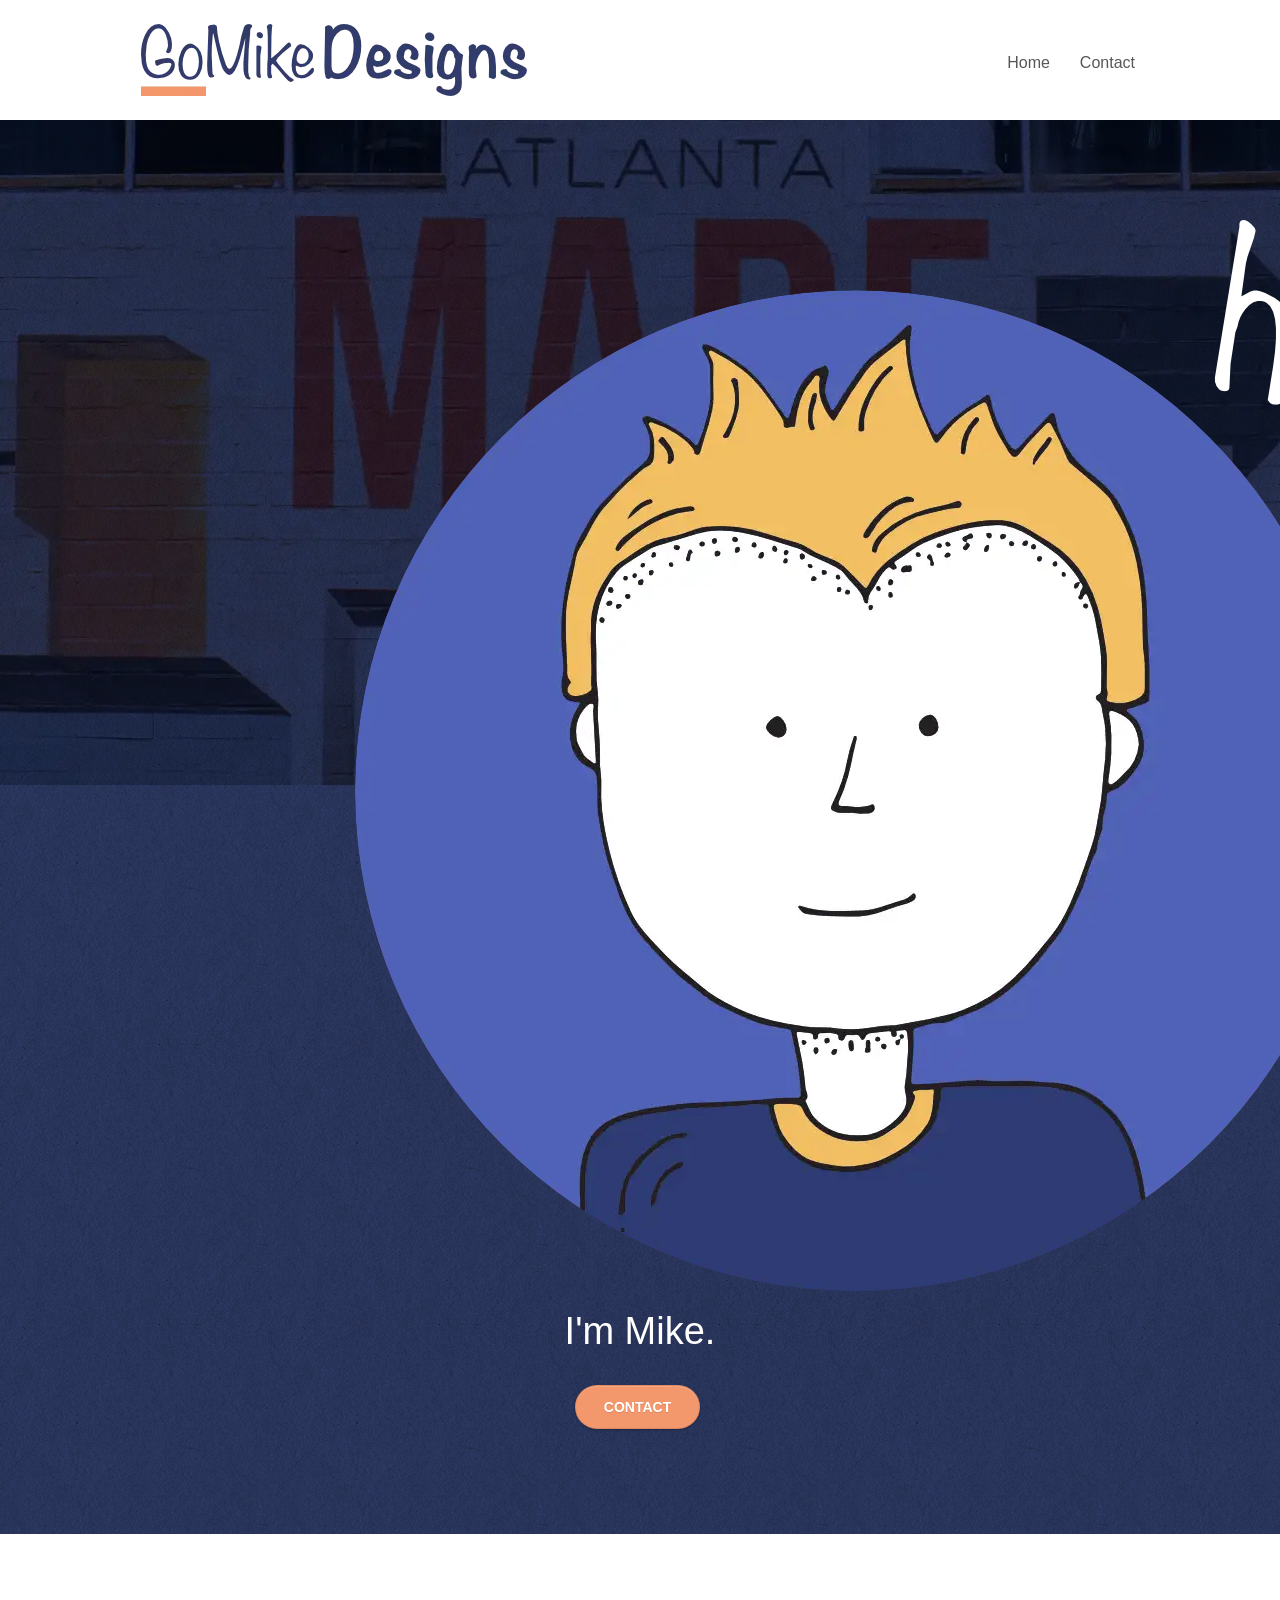
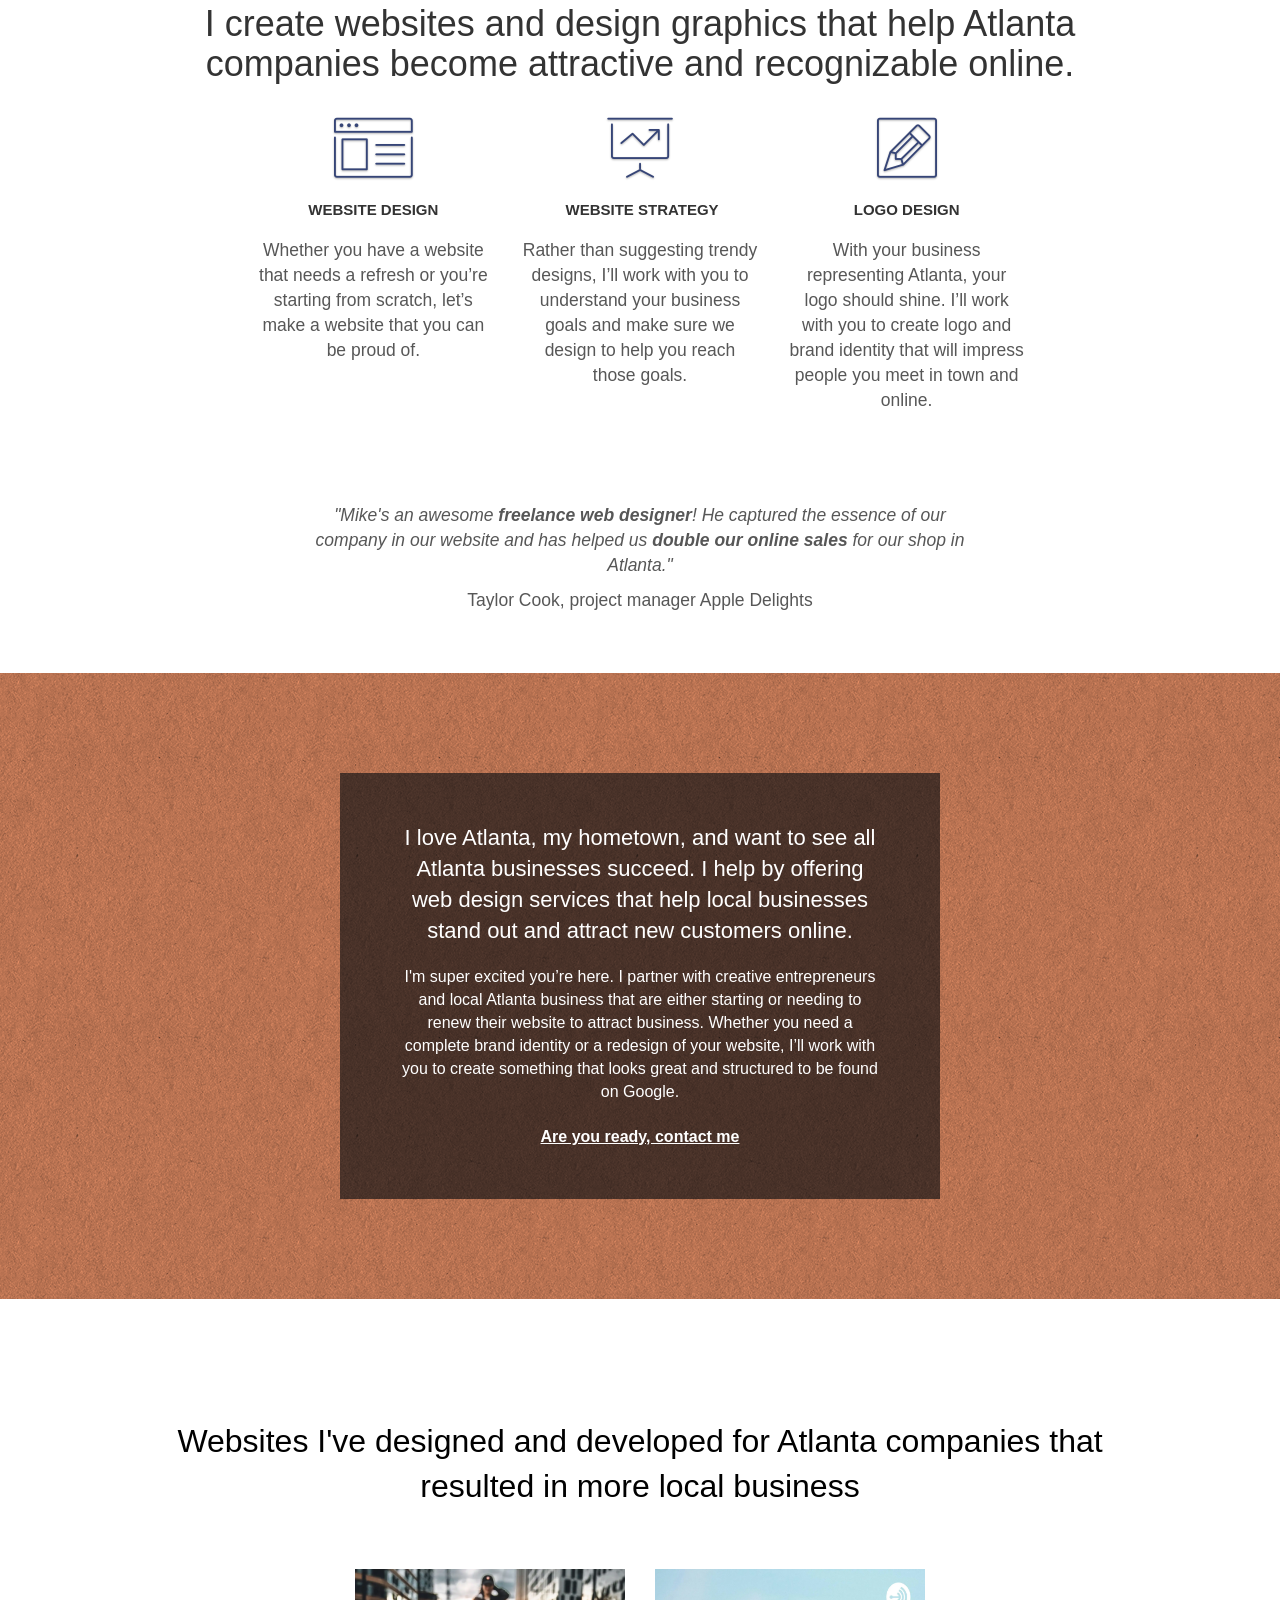
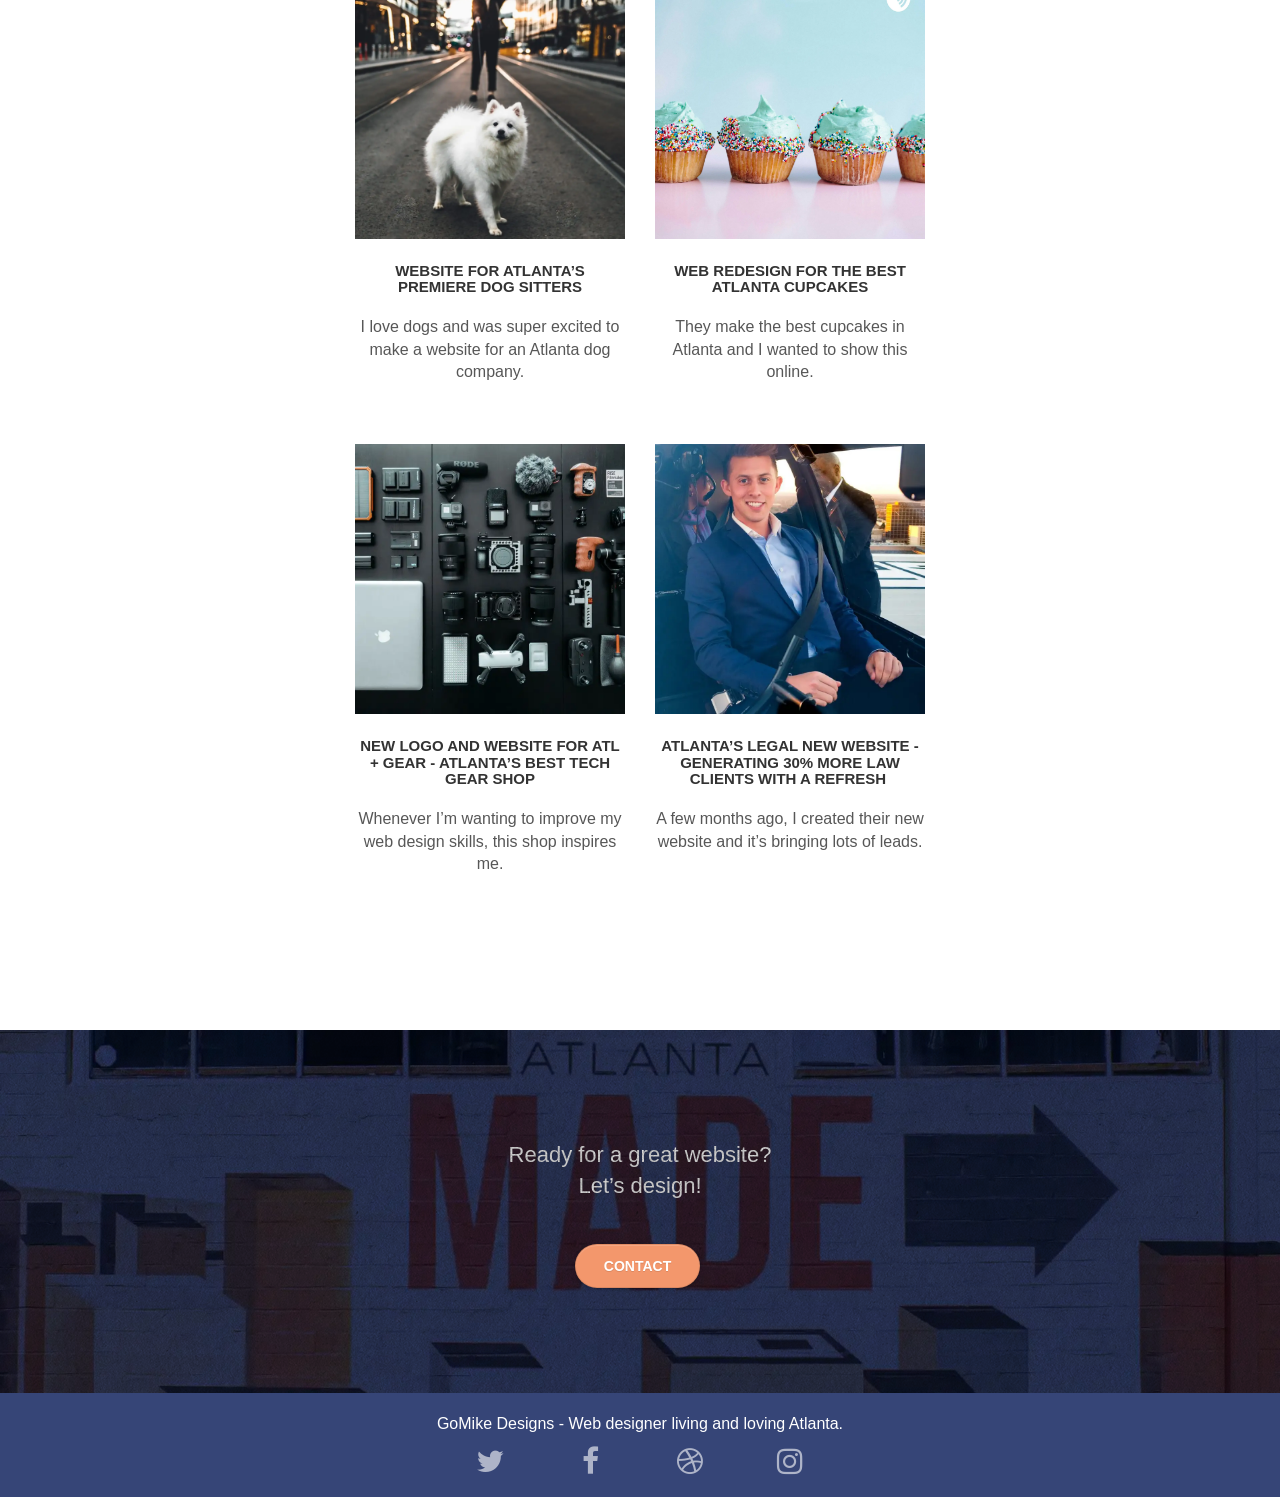
==== commit adbaabba: "img w&h and alt text" ====
--- a/index.html
+++ b/index.html
@@ -29,7 +29,7 @@
 	<div class="container bloc-sm">
 		<nav class="navbar row">
 			<div class="navbar-header">
-				<a class="navbar-brand" href="index.html"><img src="img/atlanta%20web%20design%20logo.webp" alt="GoMike Designs" height="40" /></a>
+				<a class="navbar-brand" href="index.html"><img src="img/atlanta%20web%20design%20logo.webp" class="image-logo" alt="GoMike Designs" width="386" height="72"/></a>
 					
 				<button id="nav-toggle" type="button" class="ui-navbar-toggle navbar-toggle" data-toggle="collapse" data-target=".navbar-1">
 					<span class="sr-only">Toggle navigation</span><span class="icon-bar"></span><span class="icon-bar"></span><span class="icon-bar"></span>
@@ -41,8 +41,6 @@
 						<a href="index.html">Home</a>
 					</li>
 					<li>
-					</li>
-					<li>
 						<a href="contact.html">Contact</a>
 					</li>
 				</ul>
@@ -57,7 +55,7 @@
 	<div class="container bloc-lg">
 		<div class="row tight-width-whitespace">
 			<div class="col-sm-12">
-				<img src="img/atlanta%20web%20designer%20mike.webp" class="center-block image-resize-mode" width="100" alt="atlanta web designer mike,seo, google, website, internet, web design, design agency" />
+				<img src="img/atlanta%20web%20designer%20mike.webp" class="center-block image-resize-mode" width="1044" height="1071" alt="GoMike, Atlanta Web designer." />
 				<h1 class="text-center hero-bloc-text tc-white ">
 					I'm Mike.
 				</h1>
@@ -151,7 +149,7 @@
 		</div>
 		<div class="row tight-width-whitespace portfolio-row">
 			<div class="col-sm-6">
-				<a href="#" data-lightbox="img/11.webp" data-gallery-id="gallery-1" data-caption="Website for Atlanta's Premiere dog salon" data-frame="snapshot-lb"><img src="img/11.webp" class="img-responsive portfolio-thumb" alt="seo, google, website, internet, web design, design agency website for dog salon"/></a>
+				<a href="#" aria-label="Atlanta's Premiere dog salon" data-lightbox="img/11.webp" data-gallery-id="gallery-1" data-caption="Website for Atlanta's Premiere dog salon" data-frame="snapshot-lb"><img src="img/11.webp" width="1381" height="1381" class="img-responsive portfolio-thumb" alt="Atlanta's Premiere dog salon"/></a>
 				<h3 class="mg-md text-center">
 					Website for Atlanta&rsquo;s premiere Dog Sitters
 				</h3>
@@ -160,7 +158,7 @@
 				</p>
 			</div>
 			<div class="col-sm-6">
-				<a href="#" data-lightbox="img/2.webp" data-gallery-id="gallery-1" data-caption="web redesign for the best cupcakes in Atlanta" data-frame="snapshot-lb"><img src="img/2.webp" class="img-responsive portfolio-thumb" alt="seo, google, website, internet, web design, design agency website for best cupcakes in atlanta"/></a>
+				<a href="#" aria-label="The best cupcakes in Atlanta" data-lightbox="img/2.webp" data-gallery-id="gallery-1" data-caption="web redesign for the best cupcakes in Atlanta" data-frame="snapshot-lb"><img src="img/2.webp" width="2000" height="2000" class="img-responsive portfolio-thumb" alt="The best cupcakes in Atlanta"/></a>
 				<h3 class="mg-md text-center">
 					Web redesign for the best Atlanta&nbsp;cupcakes
 				</h3>
@@ -171,7 +169,7 @@
 		</div>
 		<div class="row tight-width-whitespace portfolio-row">
 			<div class="col-sm-6">
-				<a href="#" data-lightbox="img/3.webp" data-gallery-id="gallery-1" data-caption="New logo and website for Atlanta's best tech gear shop" data-frame="snapshot-lb"><img src="img/3.webp" class="img-responsive portfolio-thumb" alt="3.webp" /></a>
+				<a href="#" aria-label="Atlant's best tech gear shop" data-lightbox="img/3.webp" data-gallery-id="gallery-1" data-caption="New logo and website for Atlanta's best tech gear shop" data-frame="snapshot-lb"><img src="img/3.webp" width="800" height="800" class="img-responsive portfolio-thumb" alt="Atlanta's best tech gear shop" /></a>
 				<h3 class="mg-md text-center">
 					New logo and website for Atl + Gear - Atlanta&rsquo;s best tech gear shop
 				</h3>
@@ -180,7 +178,7 @@
 				</p>
 			</div>
 			<div class="col-sm-6">
-				<a href="#" data-lightbox="img/4.webp" data-gallery-id="gallery-1" data-caption="Atlanta's legal website generates 30% more clients after web redesign" data-frame="snapshot-lb"><img src="img/4.webp" class="img-responsive portfolio-thumb" alt="seo, google, website, internet, web design, Atlanta's legal website generates 30% more clients after web redesign" /></a>
+				<a href="#" aria-label="Atlanta's legal website" data-lightbox="img/4.webp" data-gallery-id="gallery-1" data-caption="Atlanta's legal website generates 30% more clients after web redesign" data-frame="snapshot-lb"><img src="img/4.webp" width="800" height="800" class="img-responsive portfolio-thumb" alt="Atlanta's legal" /></a>
 				<h3 class="mg-md text-center">
 					Atlanta&rsquo;s legal new website - Generating 30% more law clients with a refresh&nbsp;
 				</h3>
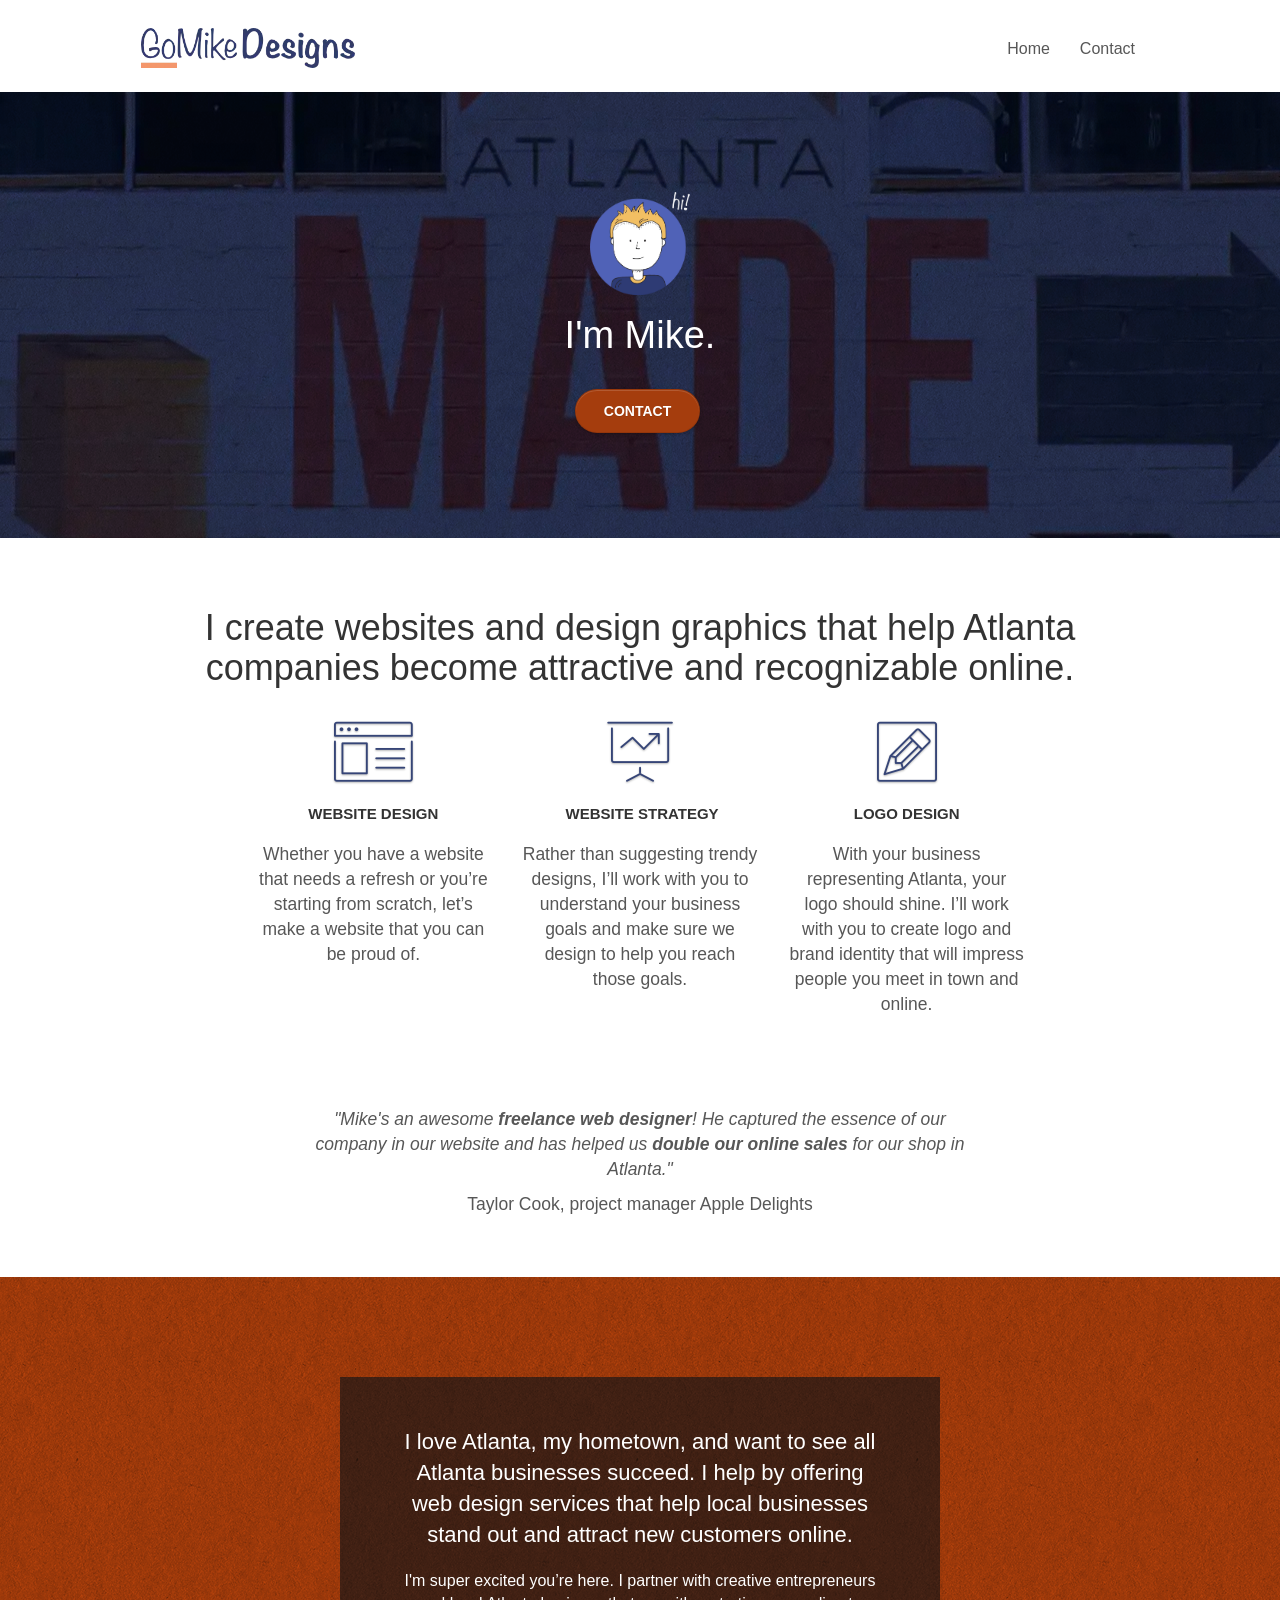
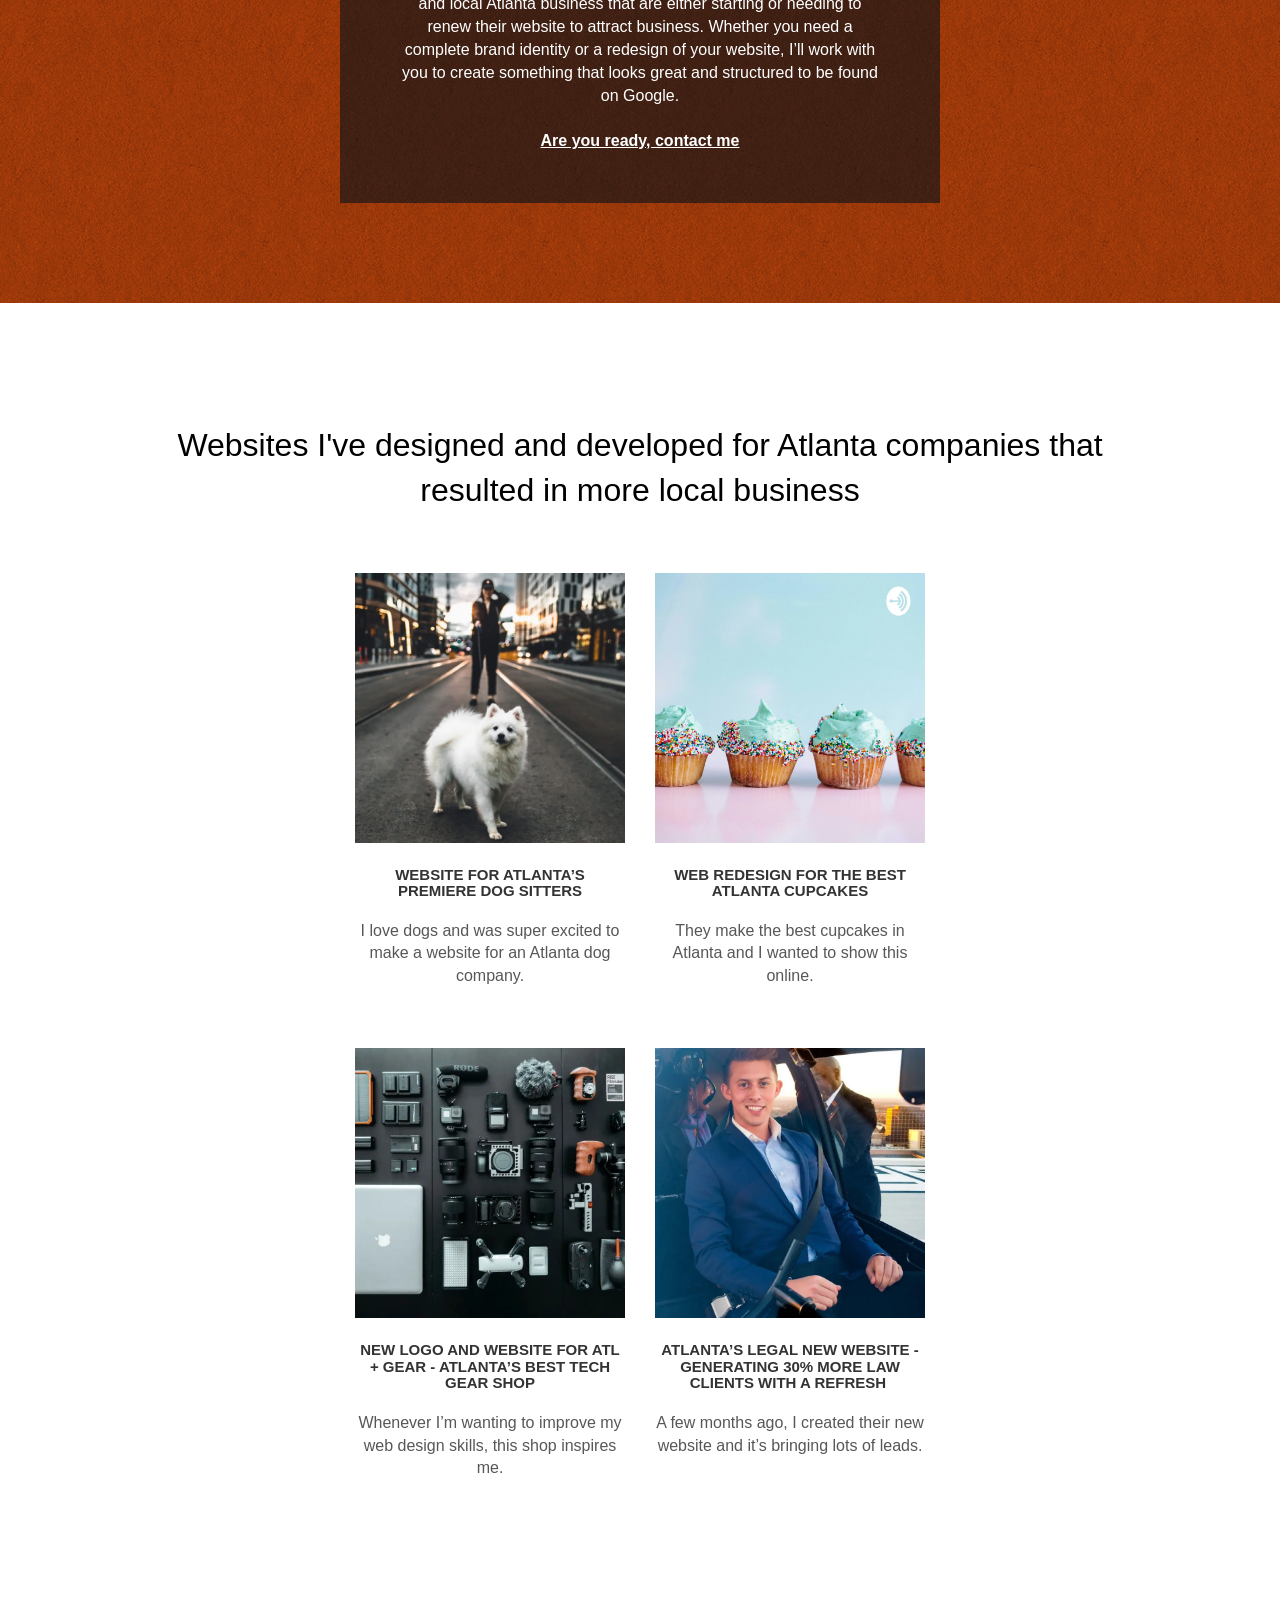
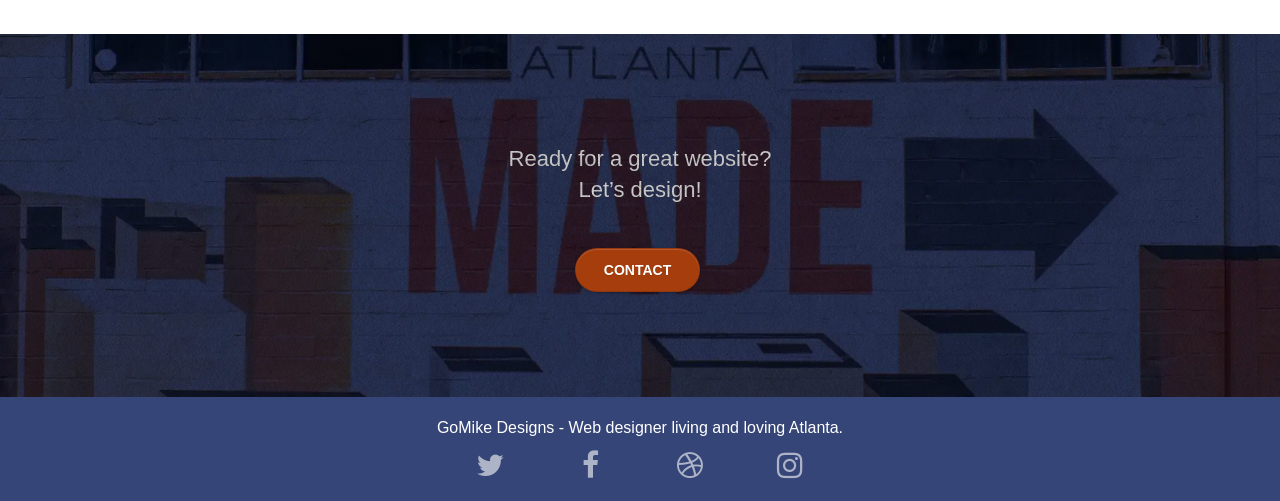
==== commit 1758a327: "favicon logo" ====
--- a/index.html
+++ b/index.html
@@ -5,7 +5,7 @@
     <meta name="keywords" content="seo, google, website, internet, web design, design agency, design agency, design agency, design agency, design agency, design agency, logo design atlanta">
     <meta name="description" content="Web designer living and loving Atlanta. I create websites that help Atlanta companies become attractive and recognizable online.">
     <meta name="viewport" content="width=device-width, initial-scale=1.0, viewport-fit=cover">
-    <link rel="shortcut icon" type="image/webp" href="favicon.webp">
+    <link rel="shortcut icon" type="image/jpg" href="favicon.jpg">
     
 	<link rel="stylesheet" type="text/css" href="./css/bootstrap.min.css">
 	<link rel="stylesheet" type="text/css" href="style.min.css">
--- a/style.min.css
+++ b/style.min.css
@@ -1 +1 @@
-body{-webkit-font-smoothing:antialiased;-moz-osx-font-smoothing:grayscale;background:#fff;margin:0;overflow-x:hidden;padding:0}a,button{outline:none!important;transition:all .3s ease-in-out}a:hover{cursor:pointer;text-decoration:none}#page-loading-blocs-notifaction{background:#fff url(img/pageload-spinner.gif) no-repeat 50%;bottom:0;position:fixed;top:0;width:100%;z-index:100000}.bloc{background:50% 50% no-repeat;-webkit-background-size:cover;-moz-background-size:cover;-o-background-size:cover;background-size:cover;clear:both;padding:0 50px;position:relative;width:100%}.bloc .container{padding-left:0;padding-right:0}.bloc-lg{padding:100px 50px}.bloc-md{padding:50px}.bloc-sm{padding:20px 50px}.bg-b-edge,.bg-bl-edge,.bg-br-edge,.bg-center,.bg-l-edge,.bg-r-edge,.bg-repeat,.bg-t-edge,.bg-tl-edge,.bg-tr-edge{-webkit-background-size:auto!important;-moz-background-size:auto!important;-o-background-size:auto!important;background-size:auto!important}.bg-repeat{background:repeat}.bg-t-edge{background:top no-repeat}.bloc-bg-texture:before{background-size:2px 2px;bottom:0;content:"";left:0;position:absolute;right:0;top:0}.texture-paper:before{background:url(img/texture-paper.png);background-size:280px 280px}.b-parallax{background-attachment:fixed}.d-bloc{color:hsla(0,0%,100%,.7)}.d-bloc button:hover{color:hsla(0,0%,100%,.9)}.d-bloc .icon-round,.d-bloc .icon-rounded,.d-bloc .icon-semi-rounded-a,.d-bloc .icon-semi-rounded-b,.d-bloc .icon-square{border-color:hsla(0,0%,100%,.9)}.d-bloc .divider-h span{border-color:hsla(0,0%,100%,.2)}.d-bloc .a-btn,.d-bloc .navbar a,.d-bloc .navbar-brand,.d-bloc a .icon-lg,.d-bloc a .icon-md,.d-bloc a .icon-sm,.d-bloc a .icon-xl,.d-bloc h1 a,.d-bloc h2 a,.d-bloc h3 a,.d-bloc h4 a,.d-bloc h5 a,.d-bloc h6 a,.d-bloc p a{color:hsla(0,0%,100%,.6)}.d-bloc .a-btn:hover,.d-bloc .navbar a:hover,.d-bloc .navbar-brand:hover,.d-bloc a:hover .icon-lg,.d-bloc a:hover .icon-md,.d-bloc a:hover .icon-sm,.d-bloc a:hover .icon-xl,.d-bloc h1 a:hover,.d-bloc h2 a:hover,.d-bloc h3 a:hover,.d-bloc h4 a:hover,.d-bloc h5 a:hover,.d-bloc h6 a:hover,.d-bloc p a:hover{color:#fff}.d-bloc .navbar-toggle .icon-bar{background:#fff}.d-bloc .btn-wire,.d-bloc .btn-wire:hover{border-color:#fff;color:#fff}.d-bloc .panel{color:rgba(0,0,0,.5)}.d-bloc .panel button:hover{color:rgba(0,0,0,.7)}.d-bloc .panel icon{border-color:rgba(0,0,0,.7)}.d-bloc .panel .divider-h span{border-color:rgba(0,0,0,.1)}.d-bloc .panel .a-btn{color:rgba(0,0,0,.6)}.d-bloc .panel .a-btn:hover{color:#000}.d-bloc .panel .btn-wire,.d-bloc .panel .btn-wire:hover{border-color:rgba(0,0,0,.3);color:rgba(0,0,0,.7)}.d-bloc .panel,.l-bloc{color:rgba(0,0,0,.5)}.d-bloc .panel button:hover,.l-bloc button:hover{color:rgba(0,0,0,.7)}.l-bloc .icon-round,.l-bloc .icon-rounded,.l-bloc .icon-semi-rounded-a,.l-bloc .icon-semi-rounded-b,.l-bloc .icon-square{border-color:rgba(0,0,0,.7)}.d-bloc .panel .divider-h span,.l-bloc .divider-h span{border-color:rgba(0,0,0,.1)}.d-bloc .panel .a-btn,.l-bloc .a-btn,.l-bloc .navbar a,.l-bloc .navbar-brand,.l-bloc a .icon-lg,.l-bloc a .icon-md,.l-bloc a .icon-sm,.l-bloc a .icon-xl,.l-bloc h1 a,.l-bloc h2 a,.l-bloc h3 a,.l-bloc h4 a,.l-bloc h5 a,.l-bloc h6 a,.l-bloc p a{color:rgba(0,0,0,.6)}.d-bloc .panel .a-btn:hover,.l-bloc .a-btn:hover,.l-bloc .navbar a:hover,.l-bloc .navbar-brand:hover,.l-bloc a:hover .icon-lg,.l-bloc a:hover .icon-md,.l-bloc a:hover .icon-sm,.l-bloc a:hover .icon-xl,.l-bloc h1 a:hover,.l-bloc h2 a:hover,.l-bloc h3 a:hover,.l-bloc h4 a:hover,.l-bloc h5 a:hover,.l-bloc h6 a:hover,.l-bloc p a:hover{color:#000}.l-bloc .navbar-toggle .icon-bar{color:rgba(0,0,0,.6)}.d-bloc .panel .btn-wire,.d-bloc .panel .btn-wire:hover,.l-bloc .btn-wire,.l-bloc .btn-wire:hover{border-color:rgba(0,0,0,.3);color:rgba(0,0,0,.7)}.voffset{margin-top:30px}.voffset-lg{margin-top:80px}.row-no-gutters{margin-left:0;margin-right:0}.row.row-no-gutters>[class*=" col-"],.row.row-no-gutters>[class^=col-]{padding-left:0;padding-right:0}#bloc-2-services p{font-size:clamp(1.5rem,.5rem + 1vw,1.75rem)}.navbar{margin-bottom:0;z-index:1}.navbar-brand{font-size:25px;font-weight:400;font-weight:600;height:auto;line-height:44px;padding:3px 15px}.navbar-brand img{display:inline;margin:0 5px 0 0;max-height:200px}.navbar-brand img[src$=svg]{min-width:100px}.nav-center .navbar-brand img{margin:0}.navbar .nav{float:right;margin-right:-16px;padding-top:2px;z-index:1}.nav>li{float:left;font-size:16px;margin-top:4px}.navbar-nav .open .dropdown-menu>li>a{text-align:inherit}.nav>li a:focus,.nav>li a:hover{background:transparent}.navbar-toggle{border:0;margin:10px 10px 0 0}.navbar-toggle:hover{background:transparent!important}.navbar-toggle .icon-bar{background-color:rgba(0,0,0,.5);width:26px}.nav-invert .navbar .nav{float:left}.nav-invert .navbar-brand,.nav-invert .navbar-header{float:right;position:relative;z-index:2}@media (min-width:768px){.site-navigation{position:absolute;right:20px;top:50%;transform:translateY(-50%);-webkit-transform:translateY(-50%)}.nav>li .dropdown-menu a,.nav>li .dropdown-menu a:hover{color:#484848}.nav-invert .site-navigation{left:0;right:0}.nav-center{text-align:center}.nav-center .navbar-header{width:100%}.nav-center .nav>li,.nav-center .navbar-brand,.nav-center .navbar-header{display:inline-block;float:none}.nav-center .site-navigation{margin-right:0;margin-top:20px;position:relative;right:0;width:100%}.nav-center.mini-nav .navbar-toggle{float:none;margin:10px auto 0}}.nav>li>.dropdown a{background:none!important;display:block;padding:14px 15px}nav .caret{margin:0 5px}.dropdown-menu .dropdown-menu{left:100%;top:-8px}.dropdown-menu .dropmenu-flow-right{border-top-left-radius:0;border-top-right-radius:0;left:0;margin-left:-1px;top:100%}.dropdown-menu .dropdown span{border:4px solid transparent;border-left-color:#000;float:right;margin:6px -5px 0 0!important}.mg-md{margin-bottom:20px}.mg-lg,.mg-md{margin-top:10px}.mg-lg{margin-bottom:40px}.btn{margin:0 5px 5px 0}.btn.pull-right{margin:0 0 5px 5px}.btn-d,.btn-d:focus,.btn-d:hover{background:rgba(0,0,0,.3);color:#fff}button{outline:none!important}.btn-rd{border-radius:40px}.btn-clean{border:1px solid rgba(0,0,0,.08);border-bottom-color:rgba(0,0,0,.1);box-shadow:0 1px 3px rgba(0,0,1,.25),inset 0 1px 0 0 hsla(0,0%,100%,.15);text-shadow:0 1px 0 rgba(0,0,1,.1)}.icon-md{font-size:30px!important}.icon-lg{font-size:60px!important}.sm-shadow{text-shadow:0 1px 2px rgba(0,0,0,.3)}.panel-sq,.panel-sq .panel-footer,.panel-sq .panel-heading{border-radius:0}.panel-rd{border-radius:30px}.panel-rd .panel-heading{border-radius:29px 29px 0 0}.panel-rd .panel-footer{border-radius:0 0 29px 29px}.form-control{border-color:rgba(0,0,0,.1);box-shadow:none}.scrollToTop{bottom:20px;height:40px;opacity:0;position:fixed;right:20px;transition:all .3s ease-in-out;width:40px;z-index:500}.scrollToTop span{margin-top:6px}.showScrollTop{font-size:14px;opacity:1}a[data-lightbox]{display:block;position:relative;text-align:center}a[data-lightbox]:hover:before{background:rgba(0,0,0,.6);border-radius:50%;color:#fff;content:"+";font-family:HelveticaNeue-Light,Helvetica Neue Light,Helvetica Neue,Helvetica,Arial;font-size:32px;font-weight:100;height:50px;margin-left:-25px;position:absolute;top:50%;transform:translateY(-50%);-webkit-transform:translateY(-50%);width:50px;z-index:1}a[data-lightbox]:hover img{-webkit-animation-fill-mode:none;animation-fill-mode:none;opacity:.6}#lightbox-modal{align-items:center;display:flex}#lightbox-modal .modal-dialog{margin:0 auto;max-width:900px;width:90%}#lightbox-modal .modal-dialog img{margin:0 auto;max-height:90vh}.lightbox-caption{bottom:5px;left:15px;padding:20px;right:15px}.close-lightbox,.lightbox-caption{background:rgba(0,0,0,.5);color:#fff;position:absolute}.close-lightbox{border:none;font-size:30px;line-height:30px;opacity:.3;padding:0 9px 5px;right:20px;top:20px;z-index:20}.close-lightbox:hover,.next-lightbox:hover,.prev-lightbox:hover{color:#fff;opacity:1}.next-lightbox,.prev-lightbox{background:rgba(0,0,0,.5);color:hsla(0,0%,100%,.9);font-size:20px;opacity:.4;position:absolute;top:45%;transition:all .2s ease-in-out;z-index:1}.next-lightbox{padding:6px 8px 1px 13px;right:25px}.prev-lightbox{left:25px;padding:6px 13px 1px 10px}.snapshot-lb .modal-body{padding-bottom:45px}.snapshot-lb .lightbox-caption{background:none;color:rgba(0,0,0,.5);padding:0}.btn,a,h1,h2,h3,h4,h5,h6,label,p{color:#575757!important;font-family:helvetica;font-weight:400}.container{max-width:1000px}.hero-bloc-text{font-size:38px}.hero-bloc-text-sub{font-size:36px}.statement-bloc-text{font-size:20px;font-style:italic;font-weight:lighter;line-height:26px;margin:auto;max-width:520px;text-align:center}p{font-size:16px}.tight-width-whitespace{margin:auto;max-width:600px}.h1{font-family:Open Sans;font-size:20px}.cta-hero{color:#fff!important;font-size:1em;font-weight:700;margin-top:22px;padding:12px 28px;text-transform:uppercase}.social{margin:auto;max-width:400px}h2{font-size:22px;line-height:1.4em}h3{color:#333!important;font-size:15px;font-weight:700;text-transform:uppercase}.med-width-whitespace{box-shadow:0 0 0 #000;margin:auto;max-width:800px}h1,h4{color:#333!important}.icons{margin-bottom:14px;margin-top:24px}.white{color:#fff!important}.portfolio-title{color:#000!important;font-family:Arial,Helvetica,sans-serif;font-size:32px;font-weight:400}.portfolio-thumb{margin-bottom:24px}.portfolio-row{margin-bottom:44px;margin-top:50px}.avatar{box-shadow:0 4px 9px rgba(0,0,0,.3)}.black-background{background-color:rgba(35,31,32,.7);padding:40px}.bold-link{font-weight:900;text-decoration:underline!important}.service-header{font-size:15px;font-weight:700;text-transform:uppercase}.bgc-white{background-color:#fff}.bgc-dark-slate-blue{background-color:#364577}.bgc-atomic-tangerine{background-color:#f3976c}.tc-white{color:#fff!important}.btn-atomic-tangerine{background:#f3976c;color:#fff!important}.btn-atomic-tangerine:hover{background:#c27956!important;color:#fff!important}.ltc-white{color:#fff!important}.ltc-white:hover{color:#ccc!important}.ltc-atomic-tangerine{color:#f3976c!important}.ltc-atomic-tangerine:hover{color:#c27956!important}.icon-dark-slate-blue{border-color:#364577!important;color:#364577!important}.bg-dots-bg{background-image:url(img/dots-bg.png)}.bg-lines-h2-bg{background-image:url(img/lines-h2-bg.png)}.bg-atlanta-20made-20sign{background-image:url(img/atlanta%20made%20sign.webp)}.bg-atlanta-20made-20sign-20orange{background-image:url(img/atlanta%20made%20sign%20orange.webp)}@media (max-width:1024px){.bloc{padding-left:20px;padding-right:20px}.bloc-tile-2.full-width-bloc .container,.bloc-tile-3.full-width-bloc .container,.bloc-tile-4.full-width-bloc .container,.bloc.full-width-bloc{padding-left:0;padding-right:0}}@media (max-width:992px) and (min-width:768px){.navbar .nav{max-width:80%}.nav-center.navbar .nav{max-width:100%}}@media only screen and (min-device-width:768px) and (max-device-width:1024px) and (orientation:landscape){.b-parallax{background-attachment:scroll}}@media only screen and (min-device-width:1024px) and (max-device-width:1366px) and (-webkit-min-device-pixel-ratio:1.5){.b-parallax{background-attachment:scroll}}@media (max-width:991px){.container{width:100%}.b-parallax{background-attachment:scroll}#hero-bloc,.page-container{overflow-x:hidden;position:relative}.bloc{padding-left:constant(safe-area-inset-left);padding-right:constant(safe-area-inset-right)}.bloc-group,.bloc-group .bloc{display:block;width:100%}.bloc-fill-screen .fill-bloc-bottom-edge,.bloc-fill-screen .fill-bloc-top-edge{padding:0 constant(safe-area-inset-right) 0 constant(safe-area-inset-left)}}@media (max-width:767px){.page-container{overflow-x:hidden;position:relative}#disqus_thread,h1,h2,h3,h4,h5,h6,p{padding-left:10px!important;padding-right:10px!important}.b-parallax{background-attachment:scroll}.navbar .nav{border-top:1px solid rgba(0,0,0,.2);float:none!important;padding-top:0}.navbar.row{margin-left:0;margin-right:0}.site-navigation{position:inherit;transform:none;-webkit-transform:none;-ms-transform:none}.nav>li{background:rgba(0,0,0,.05);border-bottom:1px solid rgba(0,0,0,.1);margin-top:0;padding-left:15px;text-align:left;width:100%}.nav>li:hover{background:rgba(0,0,0,.08)}.dropdown .dropdown a .caret{border:4px solid transparent;border-top-color:#000;float:none;margin:5px 0 0 10px!important}#hero-bloc .navbar .nav{background:rgba(0,0,0,.8)}#hero-bloc .navbar .nav a{color:hsla(0,0%,100%,.6)}.hero{padding:50px 0}.hero-nav{left:-1px;right:-1px}.navbar-collapse{-webkit-box-shadow:none;box-shadow:none;overflow-x:hidden;padding:0}.navbar-brand img{max-height:40px;width:auto}.nav-invert .navbar-header{float:none;width:100%}.nav-invert .navbar-toggle{float:left;margin-left:10px}.bloc{padding-left:0;padding-right:0}.bloc-lg,.bloc-xl,.bloc-xxl{padding:40px 0}.bloc-fill-screen .fill-bloc-bottom-edge,.bloc-fill-screen .fill-bloc-top-edge,.bloc-md,.bloc-sm,.bloc-tile-2 .container,.bloc-tile-3 .container,.bloc-tile-4 .container{padding-left:0;padding-right:0}.a-block{padding:0 10px}.btn-dwn{display:none}.voffset{margin-top:5px}.voffset-md{margin-top:20px}.voffset-lg{margin-top:30px}form{padding:5px}.close-lightbox{display:inline-block}.blocsapp-device-iphone5{background-size:216px 425px;height:425px;padding-top:60px;width:216px}.blocsapp-device-iphone5 img{height:320px;width:180px}}@media (max-width:400px){.bloc{padding-left:0;padding-right:0}}@media (max-width:767px){.bloc-mob-center-text{text-align:center}}+body{-webkit-font-smoothing:antialiased;-moz-osx-font-smoothing:grayscale;background:#fff;margin:0;overflow-x:hidden;padding:0}.image-logo{height:40px;width:auto}.image-resize-mode{height:auto;width:100px}a,button{outline:none!important;transition:all .3s ease-in-out}a:hover{cursor:pointer;text-decoration:none}#page-loading-blocs-notifaction{background:#fff url(img/pageload-spinner.gif) no-repeat 50%;bottom:0;position:fixed;top:0;width:100%;z-index:100000}.bloc{background:50% 50% no-repeat;-webkit-background-size:cover;-moz-background-size:cover;-o-background-size:cover;background-size:cover;clear:both;padding:0 50px;position:relative;width:100%}.bloc .container{padding-left:0;padding-right:0}.bloc-lg{padding:100px 50px}.bloc-md{padding:50px}.bloc-sm{padding:20px 50px}.bg-b-edge,.bg-bl-edge,.bg-br-edge,.bg-center,.bg-l-edge,.bg-r-edge,.bg-repeat,.bg-t-edge,.bg-tl-edge,.bg-tr-edge{-webkit-background-size:auto!important;-moz-background-size:auto!important;-o-background-size:auto!important;background-size:auto!important}.bg-repeat{background:repeat}.bg-t-edge{background:top no-repeat}.bloc-bg-texture:before{background-size:2px 2px;bottom:0;content:"";left:0;position:absolute;right:0;top:0}.texture-paper:before{background:url(img/texture-paper.png);background-size:280px 280px}.b-parallax{background-attachment:fixed}.d-bloc{color:hsla(0,0%,100%,.7)}.d-bloc button:hover{color:hsla(0,0%,100%,.9)}.d-bloc .icon-round,.d-bloc .icon-rounded,.d-bloc .icon-semi-rounded-a,.d-bloc .icon-semi-rounded-b,.d-bloc .icon-square{border-color:hsla(0,0%,100%,.9)}.d-bloc .divider-h span{border-color:hsla(0,0%,100%,.2)}.d-bloc .a-btn,.d-bloc .navbar a,.d-bloc .navbar-brand,.d-bloc a .icon-lg,.d-bloc a .icon-md,.d-bloc a .icon-sm,.d-bloc a .icon-xl,.d-bloc h1 a,.d-bloc h2 a,.d-bloc h3 a,.d-bloc h4 a,.d-bloc h5 a,.d-bloc h6 a,.d-bloc p a{color:hsla(0,0%,100%,.6)}.d-bloc .a-btn:hover,.d-bloc .navbar a:hover,.d-bloc .navbar-brand:hover,.d-bloc a:hover .icon-lg,.d-bloc a:hover .icon-md,.d-bloc a:hover .icon-sm,.d-bloc a:hover .icon-xl,.d-bloc h1 a:hover,.d-bloc h2 a:hover,.d-bloc h3 a:hover,.d-bloc h4 a:hover,.d-bloc h5 a:hover,.d-bloc h6 a:hover,.d-bloc p a:hover{color:#fff}.d-bloc .navbar-toggle .icon-bar{background:#fff}.d-bloc .btn-wire,.d-bloc .btn-wire:hover{border-color:#fff;color:#fff}.d-bloc .panel{color:rgba(0,0,0,.5)}.d-bloc .panel button:hover{color:rgba(0,0,0,.7)}.d-bloc .panel icon{border-color:rgba(0,0,0,.7)}.d-bloc .panel .divider-h span{border-color:rgba(0,0,0,.1)}.d-bloc .panel .a-btn{color:rgba(0,0,0,.6)}.d-bloc .panel .a-btn:hover{color:#000}.d-bloc .panel .btn-wire,.d-bloc .panel .btn-wire:hover{border-color:rgba(0,0,0,.3);color:rgba(0,0,0,.7)}.d-bloc .panel,.l-bloc{color:rgba(0,0,0,.5)}.d-bloc .panel button:hover,.l-bloc button:hover{color:rgba(0,0,0,.7)}.l-bloc .icon-round,.l-bloc .icon-rounded,.l-bloc .icon-semi-rounded-a,.l-bloc .icon-semi-rounded-b,.l-bloc .icon-square{border-color:rgba(0,0,0,.7)}.d-bloc .panel .divider-h span,.l-bloc .divider-h span{border-color:rgba(0,0,0,.1)}.d-bloc .panel .a-btn,.l-bloc .a-btn,.l-bloc .navbar a,.l-bloc .navbar-brand,.l-bloc a .icon-lg,.l-bloc a .icon-md,.l-bloc a .icon-sm,.l-bloc a .icon-xl,.l-bloc h1 a,.l-bloc h2 a,.l-bloc h3 a,.l-bloc h4 a,.l-bloc h5 a,.l-bloc h6 a,.l-bloc p a{color:rgba(0,0,0,.6)}.d-bloc .panel .a-btn:hover,.l-bloc .a-btn:hover,.l-bloc .navbar a:hover,.l-bloc .navbar-brand:hover,.l-bloc a:hover .icon-lg,.l-bloc a:hover .icon-md,.l-bloc a:hover .icon-sm,.l-bloc a:hover .icon-xl,.l-bloc h1 a:hover,.l-bloc h2 a:hover,.l-bloc h3 a:hover,.l-bloc h4 a:hover,.l-bloc h5 a:hover,.l-bloc h6 a:hover,.l-bloc p a:hover{color:#000}.l-bloc .navbar-toggle .icon-bar{color:rgba(0,0,0,.6)}.d-bloc .panel .btn-wire,.d-bloc .panel .btn-wire:hover,.l-bloc .btn-wire,.l-bloc .btn-wire:hover{border-color:rgba(0,0,0,.3);color:rgba(0,0,0,.7)}.voffset{margin-top:30px}.voffset-lg{margin-top:80px}.row-no-gutters{margin-left:0;margin-right:0}.row.row-no-gutters>[class*=" col-"],.row.row-no-gutters>[class^=col-]{padding-left:0;padding-right:0}#bloc-2-services p{font-size:clamp(1.5rem,.5rem + 1vw,1.75rem)}.navbar{margin-bottom:0;z-index:1}.navbar-brand{font-size:25px;font-weight:400;font-weight:600;height:auto;line-height:44px;padding:3px 15px}.navbar-brand img{display:inline;margin:0 5px 0 0;max-height:200px}.navbar-brand img[src$=svg]{min-width:100px}.nav-center .navbar-brand img{margin:0}.navbar .nav{float:right;margin-right:-16px;padding-top:2px;z-index:1}.nav>li{float:left;font-size:16px;margin-top:4px}.navbar-nav .open .dropdown-menu>li>a{text-align:inherit}.nav>li a:focus,.nav>li a:hover{background:transparent}.navbar-toggle{border:0;margin:10px 10px 0 0}.navbar-toggle:hover{background:transparent!important}.navbar-toggle .icon-bar{background-color:rgba(0,0,0,.5);width:26px}.nav-invert .navbar .nav{float:left}.nav-invert .navbar-brand,.nav-invert .navbar-header{float:right;position:relative;z-index:2}@media (min-width:768px){.site-navigation{position:absolute;right:20px;top:50%;transform:translateY(-50%);-webkit-transform:translateY(-50%)}.nav>li .dropdown-menu a,.nav>li .dropdown-menu a:hover{color:#484848}.nav-invert .site-navigation{left:0;right:0}.nav-center{text-align:center}.nav-center .navbar-header{width:100%}.nav-center .nav>li,.nav-center .navbar-brand,.nav-center .navbar-header{display:inline-block;float:none}.nav-center .site-navigation{margin-right:0;margin-top:20px;position:relative;right:0;width:100%}.nav-center.mini-nav .navbar-toggle{float:none;margin:10px auto 0}}.nav>li>.dropdown a{background:none!important;display:block;padding:14px 15px}nav .caret{margin:0 5px}.dropdown-menu .dropdown-menu{left:100%;top:-8px}.dropdown-menu .dropmenu-flow-right{border-top-left-radius:0;border-top-right-radius:0;left:0;margin-left:-1px;top:100%}.dropdown-menu .dropdown span{border:4px solid transparent;border-left-color:#000;float:right;margin:6px -5px 0 0!important}.mg-md{margin-bottom:20px}.mg-lg,.mg-md{margin-top:10px}.mg-lg{margin-bottom:40px}.btn{margin:0 5px 5px 0}.btn.pull-right{margin:0 0 5px 5px}.btn-d,.btn-d:focus,.btn-d:hover{background:rgba(0,0,0,.3);color:#fff}button{outline:none!important}.btn-rd{border-radius:40px}.btn-clean{border:1px solid rgba(0,0,0,.08);border-bottom-color:rgba(0,0,0,.1);box-shadow:0 1px 3px rgba(0,0,1,.25),inset 0 1px 0 0 hsla(0,0%,100%,.15);text-shadow:0 1px 0 rgba(0,0,1,.1)}.icon-md{font-size:30px!important}.icon-lg{font-size:60px!important}.sm-shadow{text-shadow:0 1px 2px rgba(0,0,0,.3)}.panel-sq,.panel-sq .panel-footer,.panel-sq .panel-heading{border-radius:0}.panel-rd{border-radius:30px}.panel-rd .panel-heading{border-radius:29px 29px 0 0}.panel-rd .panel-footer{border-radius:0 0 29px 29px}.form-control{border-color:rgba(0,0,0,.1);box-shadow:none}.scrollToTop{bottom:20px;height:40px;opacity:0;position:fixed;right:20px;transition:all .3s ease-in-out;width:40px;z-index:500}.scrollToTop span{margin-top:6px}.showScrollTop{font-size:14px;opacity:1}a[data-lightbox]{display:block;position:relative;text-align:center}a[data-lightbox]:hover:before{background:rgba(0,0,0,.6);border-radius:50%;color:#fff;content:"+";font-family:HelveticaNeue-Light,Helvetica Neue Light,Helvetica Neue,Helvetica,Arial;font-size:32px;font-weight:100;height:50px;margin-left:-25px;position:absolute;top:50%;transform:translateY(-50%);-webkit-transform:translateY(-50%);width:50px;z-index:1}a[data-lightbox]:hover img{-webkit-animation-fill-mode:none;animation-fill-mode:none;opacity:.6}#lightbox-modal{align-items:center;display:flex}#lightbox-modal .modal-dialog{margin:0 auto;max-width:900px;width:90%}#lightbox-modal .modal-dialog img{margin:0 auto;max-height:90vh}.lightbox-caption{bottom:5px;left:15px;padding:20px;right:15px}.close-lightbox,.lightbox-caption{background:rgba(0,0,0,.5);color:#fff;position:absolute}.close-lightbox{border:none;font-size:30px;line-height:30px;opacity:.3;padding:0 9px 5px;right:20px;top:20px;z-index:20}.close-lightbox:hover,.next-lightbox:hover,.prev-lightbox:hover{color:#fff;opacity:1}.next-lightbox,.prev-lightbox{background:rgba(0,0,0,.5);color:hsla(0,0%,100%,.9);font-size:20px;opacity:.4;position:absolute;top:45%;transition:all .2s ease-in-out;z-index:1}.next-lightbox{padding:6px 8px 1px 13px;right:25px}.prev-lightbox{left:25px;padding:6px 13px 1px 10px}.snapshot-lb .modal-body{padding-bottom:45px}.snapshot-lb .lightbox-caption{background:none;color:rgba(0,0,0,.5);padding:0}.btn,a,h1,h2,h3,h4,h5,h6,label,p{color:#575757!important;font-family:helvetica;font-weight:400}.container{max-width:1000px}.hero-bloc-text{font-size:38px}.hero-bloc-text-sub{font-size:36px}.statement-bloc-text{font-size:20px;font-style:italic;font-weight:lighter;line-height:26px;margin:auto;max-width:520px;text-align:center}p{font-size:16px}.tight-width-whitespace{margin:auto;max-width:600px}.h1{font-family:Open Sans;font-size:20px}.cta-hero{color:#fff!important;font-size:1em;font-weight:700;margin-top:22px;padding:12px 28px;text-transform:uppercase}.social{margin:auto;max-width:400px}h2{font-size:22px;line-height:1.4em}h3{color:#333!important;font-size:15px;font-weight:700;text-transform:uppercase}.med-width-whitespace{box-shadow:0 0 0 #000;margin:auto;max-width:800px}h1,h4{color:#333!important}.icons{margin-bottom:14px;margin-top:24px}.white{color:#fff!important}.portfolio-title{color:#000!important;font-family:Arial,Helvetica,sans-serif;font-size:32px;font-weight:400}.portfolio-thumb{margin-bottom:24px}.portfolio-row{margin-bottom:44px;margin-top:50px}.avatar{box-shadow:0 4px 9px rgba(0,0,0,.3)}.black-background{background-color:rgba(35,31,32,.7);padding:40px}.bold-link{font-weight:900;text-decoration:underline!important}.service-header{font-size:15px;font-weight:700;text-transform:uppercase}.bgc-white{background-color:#fff}.bgc-dark-slate-blue{background-color:#364577}.bgc-atomic-tangerine{background-color:#cd4b0e}.tc-white{color:#fff!important}.btn-atomic-tangerine{background:#a53d0d;color:#fff!important}.btn-atomic-tangerine:hover{background:#7f432f!important;color:#fff!important}.ltc-white{color:#fff!important}.ltc-white:hover{color:#ccc!important}.ltc-atomic-tangerine{color:#cd4b0e!important}.ltc-atomic-tangerine:hover{color:#99380b!important}.icon-dark-slate-blue{border-color:#364577!important;color:#364577!important}.bg-dots-bg{background-image:url(img/dots-bg.png)}.bg-lines-h2-bg{background-image:url(img/lines-h2-bg.png)}.bg-atlanta-20made-20sign{background-image:url(img/atlanta%20made%20sign.webp)}.bg-atlanta-20made-20sign-20orange{background-image:url(img/atlanta%20made%20sign%20orange.webp)}@media (max-width:1024px){.bloc{padding-left:20px;padding-right:20px}.bloc-tile-2.full-width-bloc .container,.bloc-tile-3.full-width-bloc .container,.bloc-tile-4.full-width-bloc .container,.bloc.full-width-bloc{padding-left:0;padding-right:0}}@media (max-width:992px) and (min-width:768px){.navbar .nav{max-width:80%}.nav-center.navbar .nav{max-width:100%}}@media only screen and (min-device-width:768px) and (max-device-width:1024px) and (orientation:landscape){.b-parallax{background-attachment:scroll}}@media only screen and (min-device-width:1024px) and (max-device-width:1366px) and (-webkit-min-device-pixel-ratio:1.5){.b-parallax{background-attachment:scroll}}@media (max-width:991px){.container{width:100%}.b-parallax{background-attachment:scroll}#hero-bloc,.page-container{overflow-x:hidden;position:relative}.bloc{padding-left:constant(safe-area-inset-left);padding-right:constant(safe-area-inset-right)}.bloc-group,.bloc-group .bloc{display:block;width:100%}.bloc-fill-screen .fill-bloc-bottom-edge,.bloc-fill-screen .fill-bloc-top-edge{padding:0 constant(safe-area-inset-right) 0 constant(safe-area-inset-left)}}@media (max-width:767px){.page-container{overflow-x:hidden;position:relative}#disqus_thread,h1,h2,h3,h4,h5,h6,p{padding-left:10px!important;padding-right:10px!important}.b-parallax{background-attachment:scroll}.navbar .nav{border-top:1px solid rgba(0,0,0,.2);float:none!important;padding-top:0}.navbar.row{margin-left:0;margin-right:0}.site-navigation{position:inherit;transform:none;-webkit-transform:none;-ms-transform:none}.nav>li{background:rgba(0,0,0,.05);border-bottom:1px solid rgba(0,0,0,.1);margin-top:0;padding-left:15px;text-align:left;width:100%}.nav>li:hover{background:rgba(0,0,0,.08)}.dropdown .dropdown a .caret{border:4px solid transparent;border-top-color:#000;float:none;margin:5px 0 0 10px!important}#hero-bloc .navbar .nav{background:rgba(0,0,0,.8)}#hero-bloc .navbar .nav a{color:hsla(0,0%,100%,.6)}.hero{padding:50px 0}.hero-nav{left:-1px;right:-1px}.navbar-collapse{-webkit-box-shadow:none;box-shadow:none;overflow-x:hidden;padding:0}.navbar-brand img{max-height:40px;width:auto}.nav-invert .navbar-header{float:none;width:100%}.nav-invert .navbar-toggle{float:left;margin-left:10px}.bloc{padding-left:0;padding-right:0}.bloc-lg,.bloc-xl,.bloc-xxl{padding:40px 0}.bloc-fill-screen .fill-bloc-bottom-edge,.bloc-fill-screen .fill-bloc-top-edge,.bloc-md,.bloc-sm,.bloc-tile-2 .container,.bloc-tile-3 .container,.bloc-tile-4 .container{padding-left:0;padding-right:0}.a-block{padding:0 10px}.btn-dwn{display:none}.voffset{margin-top:5px}.voffset-md{margin-top:20px}.voffset-lg{margin-top:30px}form{padding:5px}.close-lightbox{display:inline-block}.blocsapp-device-iphone5{background-size:216px 425px;height:425px;padding-top:60px;width:216px}.blocsapp-device-iphone5 img{height:320px;width:180px}}@media (max-width:400px){.bloc{padding-left:0;padding-right:0}}@media (max-width:767px){.bloc-mob-center-text{text-align:center}}
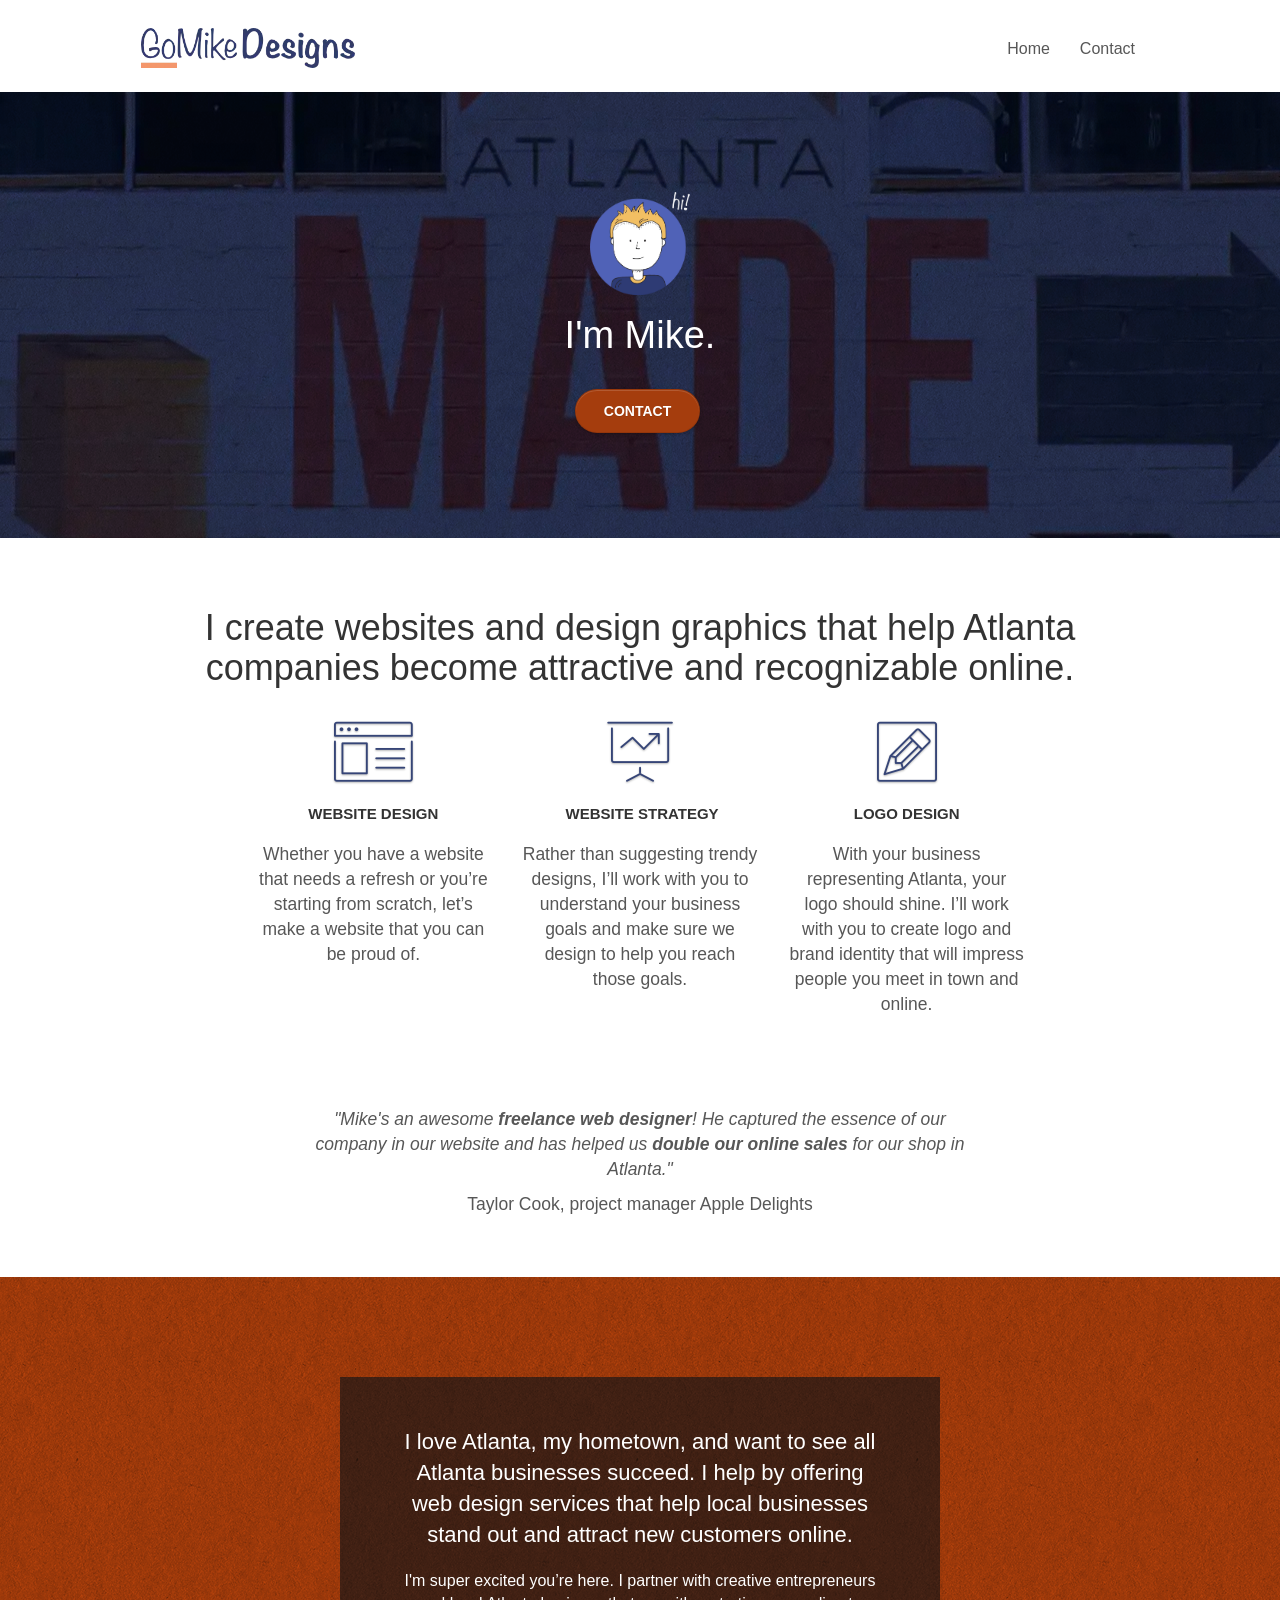
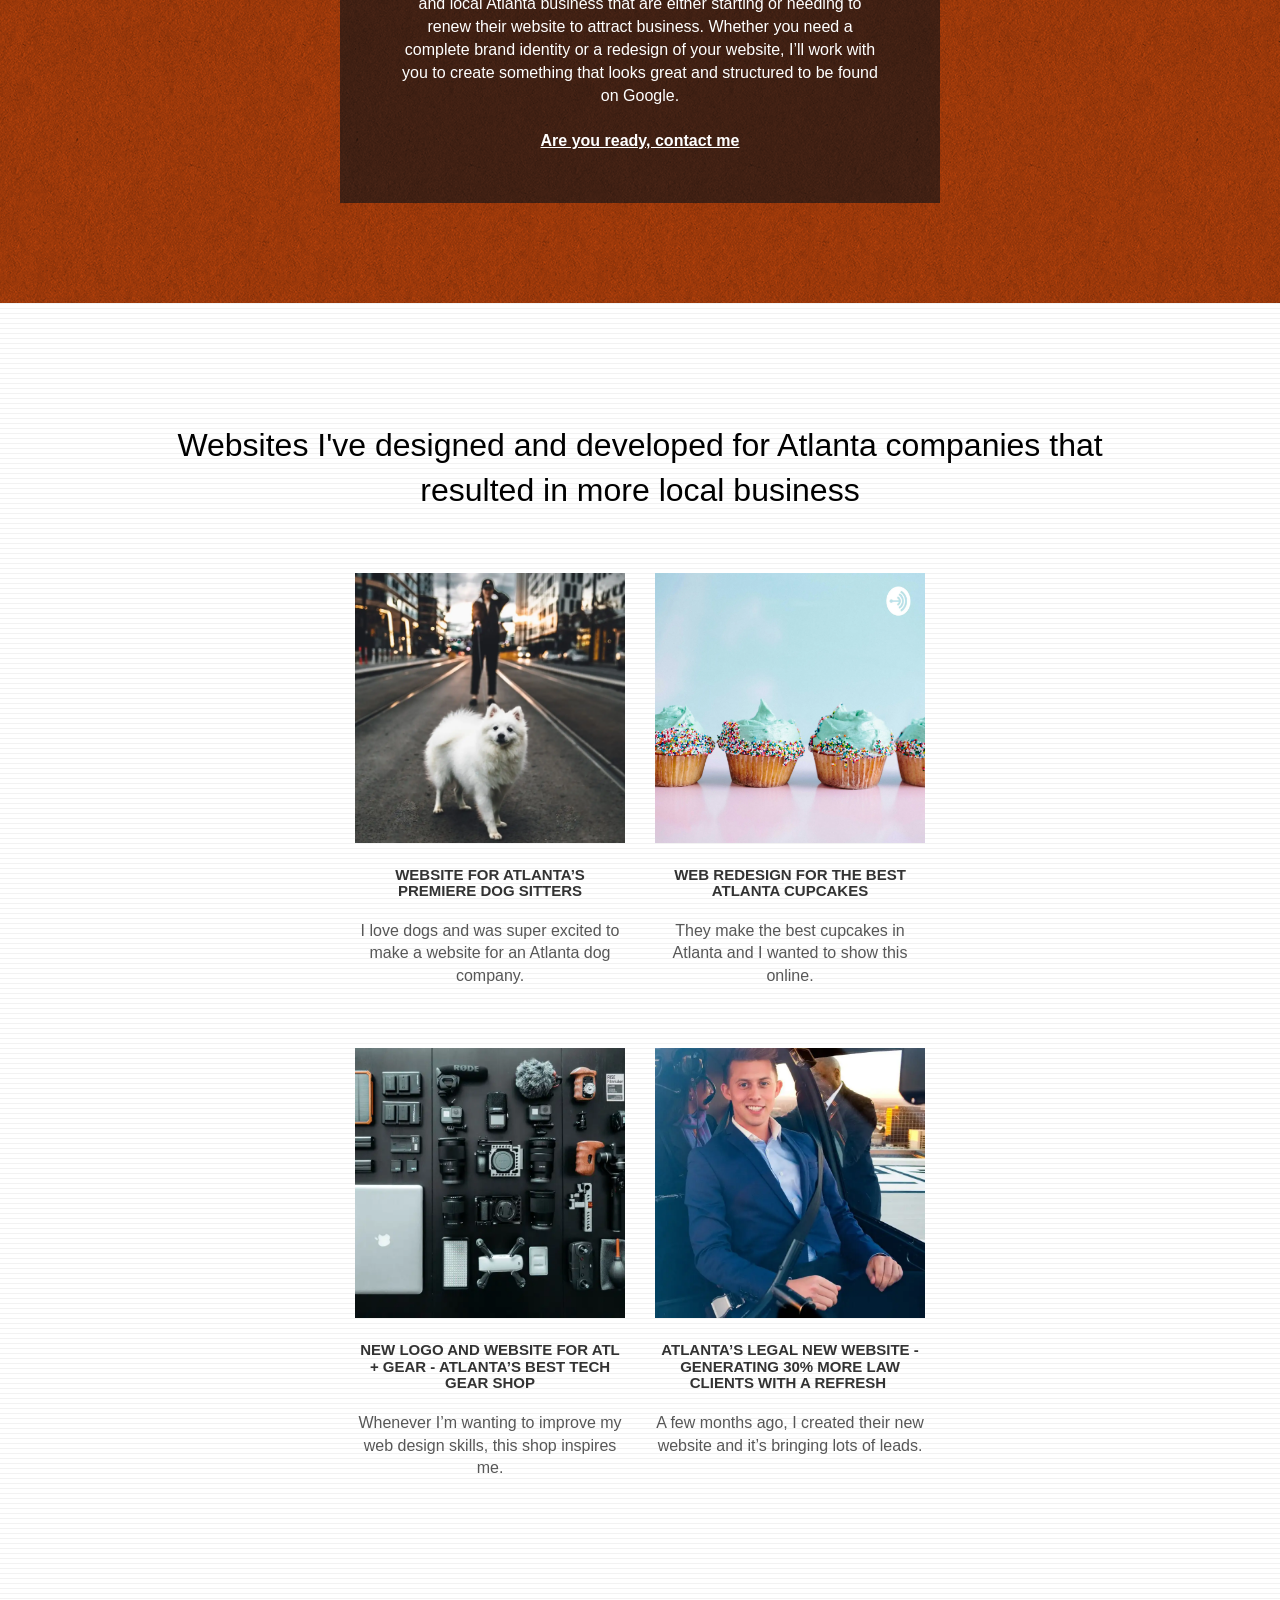
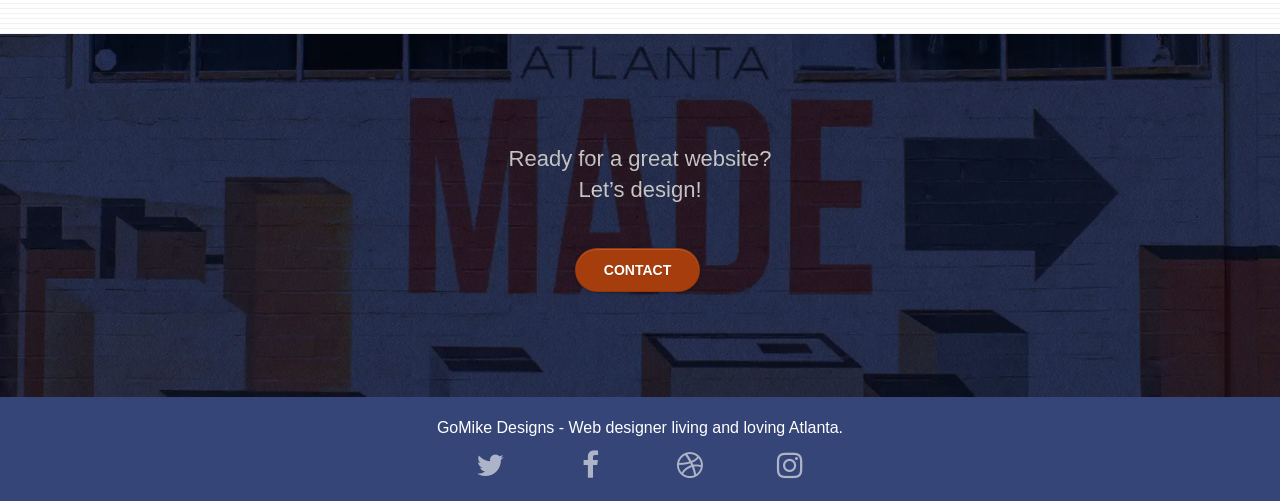
==== commit 6c3a7d28: "give semantic names to the tags" ====
--- a/index.html
+++ b/index.html
@@ -5,253 +5,250 @@
     <meta name="keywords" content="seo, google, website, internet, web design, design agency, design agency, design agency, design agency, design agency, design agency, logo design atlanta">
     <meta name="description" content="Web designer living and loving Atlanta. I create websites that help Atlanta companies become attractive and recognizable online.">
     <meta name="viewport" content="width=device-width, initial-scale=1.0, viewport-fit=cover">
-    <link rel="shortcut icon" type="image/jpg" href="favicon.jpg">
     
+	<link rel="shortcut icon" type="image/jpg" href="favicon.jpg">
 	<link rel="stylesheet" type="text/css" href="./css/bootstrap.min.css">
 	<link rel="stylesheet" type="text/css" href="style.min.css">
 	<link rel="stylesheet" type="text/css" href="./css/font-awesome.min.css">
 	<link rel="stylesheet" type="text/css" href="./css/et-line.min.css">
 
     <title>GoMike Designs</title>
-
-    
-<!-- Analytics -->
- 
-<!-- Analytics END -->
     
 </head>
 <body>
-<!-- Main container -->
-<div class="page-container">
-    
-<!-- bloc-0 -->
-<div class="bloc bgc-white l-bloc " id="bloc-0">
-	<div class="container bloc-sm">
-		<nav class="navbar row">
-			<div class="navbar-header">
-				<a class="navbar-brand" href="index.html"><img src="img/atlanta%20web%20design%20logo.webp" class="image-logo" alt="GoMike Designs" width="386" height="72"/></a>
-					
-				<button id="nav-toggle" type="button" class="ui-navbar-toggle navbar-toggle" data-toggle="collapse" data-target=".navbar-1">
-					<span class="sr-only">Toggle navigation</span><span class="icon-bar"></span><span class="icon-bar"></span><span class="icon-bar"></span>
-				</button>
-			</div>
-			<div class="collapse navbar-collapse navbar-1 special-dropdown-nav">
-				<ul class="site-navigation nav navbar-nav">
-					<li>
-						<a href="index.html">Home</a>
-					</li>
-					<li>
-						<a href="contact.html">Contact</a>
-					</li>
-				</ul>
-			</div>
-		</nav>
-	</div>
-</div>
-<!-- bloc-0 END -->
-
-<!-- bloc-1-hero -->
-<div class="bloc bgc-dark-slate-blue bg-atlanta-20made-20sign d-bloc bg-t-edge bloc-bg-texture texture-paper b-parallax" id="bloc-1-hero">
-	<div class="container bloc-lg">
-		<div class="row tight-width-whitespace">
-			<div class="col-sm-12">
-				<img src="img/atlanta%20web%20designer%20mike.webp" class="center-block image-resize-mode" width="1044" height="1071" alt="GoMike, Atlanta Web designer." />
-				<h1 class="text-center hero-bloc-text tc-white ">
-					I'm Mike.
-				</h1>
-				<div class="text-center">
-					<a href="contact.html" class="btn btn-lg btn-clean btn-rd cta-hero btn-atomic-tangerine" id="cta-hero">Contact</a>
-				</div>
-			</div>
+
+	<!-- header -->
+	<header class="bloc bgc-white l-bloc " id="bloc-0">
+		<div class="container bloc-sm">
+			<nav class="navbar row">
+				<div class="navbar-header">
+					<a class="navbar-brand" href="index.html"><img src="img/atlanta%20web%20design%20logo.webp" class="image-logo" alt="GoMike Designs" width="386" height="72"/></a>
+						
+					<button id="nav-toggle" type="button" class="ui-navbar-toggle navbar-toggle" data-toggle="collapse" data-target=".navbar-1">
+						<span class="sr-only">Toggle navigation</span><span class="icon-bar"></span><span class="icon-bar"></span><span class="icon-bar"></span>
+					</button>
+				</div>
+				<div class="collapse navbar-collapse navbar-1 special-dropdown-nav">
+					<ul class="site-navigation nav navbar-nav">
+						<li>
+							<a href="index.html">Home</a>
+						</li>
+						<li>
+							<a href="contact.html">Contact</a>
+						</li>
+					</ul>
+				</div>
+			</nav>
 		</div>
-	</div>
-</div>
-<!-- bloc-1-hero END -->
-
-<!-- bloc-2-services -->
-<div class="bloc bgc-white l-bloc" id="bloc-2-services">
-	<div class="container bloc-md">
-		<div class="row">
-			<div class="col-sm-12 text-center">
-				<h1>I create websites and design graphics that help Atlanta companies become attractive and recognizable online.</h1>
+	</header>
+	<!-- header END -->
+
+	<!-- main -->
+	<main class="page-container">
+		
+		<!-- section-1- -->
+		<section class="bloc bgc-dark-slate-blue bg-atlanta-20made-20sign d-bloc bg-t-edge bloc-bg-texture texture-paper b-parallax" id="bloc-1-hero">
+			<div class="container bloc-lg">
+				<div class="row tight-width-whitespace">
+					<div class="col-sm-12">
+						<img src="img/atlanta%20web%20designer%20mike.webp" class="center-block image-resize-mode" width="1044" height="1071" alt="GoMike, Atlanta Web designer." />
+						<h1 class="text-center hero-bloc-text tc-white ">
+							I'm Mike.
+						</h1>
+						<div class="text-center">
+							<a href="contact.html" class="btn btn-lg btn-clean btn-rd cta-hero btn-atomic-tangerine" id="cta-hero">Contact</a>
+						</div>
+					</div>
+				</div>
+			</div>
+		</section>
+		<!-- section-1 END -->
+
+		<!-- section-2-services -->
+		<section class="bloc bgc-white l-bloc" id="bloc-2-services">
+			<div class="container bloc-md">
+				<div class="row">
+					<div class="col-sm-12 text-center">
+						<h1>I create websites and design graphics that help Atlanta companies become attractive and recognizable online.</h1>
+					</div>
+				</div>
+				<div class="row voffset-lg med-width-whitespace">
+					<div class="col-sm-4">
+						<div class="text-center">
+							<span class="et-icon-browser sm-shadow icon-dark-slate-blue icons icon-lg"></span>
+						</div>
+						<h1 class="mg-md text-center service-header">
+							Website Design
+						</h1>
+						<p class="text-center ">
+							Whether you have a website that needs a refresh or you&rsquo;re starting from scratch, let&rsquo;s make a website that you can be proud of.
+						</p>
+					</div>
+					<div class="col-sm-4">
+						<div class="text-center">
+							<span class="et-icon-presentation sm-shadow icon-dark-slate-blue icons icon-lg"></span>
+						</div>
+						<h1 class="mg-md text-center service-header">
+							&nbsp;Website Strategy
+						</h1>
+						<p class="text-center ">
+							Rather than suggesting trendy designs, I&rsquo;ll work with you to understand your business goals and make sure we design to help you reach those goals.<br>
+						</p>
+					</div>
+					<div class="col-sm-4">
+						<div class="text-center">
+							<span class="et-icon-edit sm-shadow icon-dark-slate-blue icons icon-lg"></span>
+						</div>
+						<h1 class="mg-md text-center service-header">
+							Logo Design
+						</h1>
+						<p class="text-center ">
+							With your business representing Atlanta, your logo should shine. I&rsquo;ll work with you to create logo and brand identity that will impress people you meet in town and online.
+						</p>
+					</div>
+				</div>
+				<div class="row voffset-lg voffset">
+					<div class="col-xs-12 col-md-8 col-md-offset-2 text-center">
+						<p><em>"Mike's an awesome <strong>freelance web designer</strong>! He captured the essence of our company in our website and has helped us <strong>double our online sales</strong> 
+						for our shop in Atlanta."</em><br></p> 
+						<p>Taylor Cook, project manager Apple Delights</p>
+					</div>
+				</div>
+			</div>
+		</section>
+		<!-- section-2-services END -->
+
+		<!-- section-3-what-i-do -->
+		<section class="bloc tc-white bgc-atomic-tangerine bloc-bg-texture texture-paper b-parallax bg-atlanta-20made-20sign-20orange d-bloc" id="bloc-3-what-i-do">
+			<div class="container bloc-lg">
+				<div class="row tight-width-whitespace black-background">
+					<div class="col-sm-12">
+						<h2 class="mg-md text-center tc-white">
+							I love Atlanta, my hometown, and want to see all Atlanta businesses succeed. I help by offering web design services that help local businesses stand out and attract new customers online.<br>
+						</h2>
+						<p class="text-center white">
+							I'm super excited you&rsquo;re here. I partner with creative entrepreneurs and local Atlanta business that are either starting or needing to renew their website to attract business. Whether you need a complete brand identity or a redesign of your website, I&rsquo;ll work with you to create something that looks great and structured to be found on Google.<br><br><a class="ltc-white bold-link" href="contact.html">Are you ready, contact me</a><br>
+						</p>
+					</div>
+				</div>
+			</div>
+		</section>
+		<!-- section-3-what-i-do END -->
+
+		<!-- section-4-portfolio -->
+		<section class="bloc bgc-white bg-lines-h2-bg bg-repeat l-bloc" id="bloc-4-portfolio">
+			<div class="container bloc-lg">
+				<div class="row">
+					<div class="col-sm-12 text-center">
+						<h2 class="col-sm-12 portfolio-title">Websites I've designed and developed for Atlanta companies that resulted in more local business</h2>
+					</div>
+				</div>
+				<div class="row tight-width-whitespace portfolio-row">
+					<div class="col-sm-6">
+						<a href="#" aria-label="Atlanta's Premiere dog salon" data-lightbox="img/11.webp" data-gallery-id="gallery-1" data-caption="Website for Atlanta's Premiere dog salon" data-frame="snapshot-lb"><img src="img/11.webp" width="1381" height="1381" class="img-responsive portfolio-thumb" alt="Atlanta's Premiere dog salon"/></a>
+						<h3 class="mg-md text-center">
+							Website for Atlanta&rsquo;s premiere Dog Sitters
+						</h3>
+						<p class="text-center">
+							I love dogs and was super excited to make a website for an Atlanta dog company.
+						</p>
+					</div>
+					<div class="col-sm-6">
+						<a href="#" aria-label="The best cupcakes in Atlanta" data-lightbox="img/2.webp" data-gallery-id="gallery-1" data-caption="web redesign for the best cupcakes in Atlanta" data-frame="snapshot-lb"><img src="img/2.webp" width="2000" height="2000" class="img-responsive portfolio-thumb" alt="The best cupcakes in Atlanta"/></a>
+						<h3 class="mg-md text-center">
+							Web redesign for the best Atlanta&nbsp;cupcakes
+						</h3>
+						<p class="text-center">
+							They make the best cupcakes in Atlanta and I wanted to show this online.
+						</p>
+					</div>
+				</div>
+				<div class="row tight-width-whitespace portfolio-row">
+					<div class="col-sm-6">
+						<a href="#" aria-label="Atlant's best tech gear shop" data-lightbox="img/3.webp" data-gallery-id="gallery-1" data-caption="New logo and website for Atlanta's best tech gear shop" data-frame="snapshot-lb"><img src="img/3.webp" width="800" height="800" class="img-responsive portfolio-thumb" alt="Atlanta's best tech gear shop" /></a>
+						<h3 class="mg-md text-center">
+							New logo and website for Atl + Gear - Atlanta&rsquo;s best tech gear shop
+						</h3>
+						<p class="text-center">
+							Whenever I&rsquo;m wanting to improve my web design skills, this shop inspires me.
+						</p>
+					</div>
+					<div class="col-sm-6">
+						<a href="#" aria-label="Atlanta's legal website" data-lightbox="img/4.webp" data-gallery-id="gallery-1" data-caption="Atlanta's legal website generates 30% more clients after web redesign" data-frame="snapshot-lb"><img src="img/4.webp" width="800" height="800" class="img-responsive portfolio-thumb" alt="Atlanta's legal" /></a>
+						<h3 class="mg-md text-center">
+							Atlanta&rsquo;s legal new website - Generating 30% more law clients with a refresh&nbsp;
+						</h3>
+						<p class="text-center">
+							A few months ago, I created their new website and it&rsquo;s bringing lots of leads.
+						</p>
+					</div>
+				</div>
+			</div>
+		</section>
+		<!-- section-4-portfolio END -->
+
+		<!-- section-5-cta -->
+		<section class="bloc bgc-dark-slate-blue bg-atlanta-20made-20sign d-bloc bloc-bg-texture texture-paper" id="bloc-5-cta">
+			<div class="container bloc-lg">
+				<div class="row">
+					<h2 class="mg-md text-center tc-white">
+						Ready for a great website? <br>Let&rsquo;s design!
+					</h2>
+					<div class="col-sm-12 text-center">
+						<a href="contact.html" class="btn btn-atomic-tangerine btn-clean btn-rd btn-lg cta-hero">Contact</a>
+					</div>
+				</div>
+			</div>
+		</section>
+		<!-- section-5-cta END -->
+
+		
+
+	</main>
+	<!-- Main container END -->
+
+	<!-- Footer -->
+	<footer class="bloc bgc-dark-slate-blue d-bloc" id="bloc-8">
+		<div class="container bloc-sm">
+			<div class="row">
+				<div class="col-sm-12">
+					<p class="text-center white">
+						GoMike Designs - Web designer living and loving Atlanta.<br>
+					</p>
+					<div class="row row-no-gutters social">
+						<div class="col-sm-3">
+							<div class="text-center">
+								<a class="social" href="index.html" aria-label="Twitter"><span class="fa fa-twitter icon-md"></span></a>
+							</div>
+						</div>
+						<div class="col-sm-3">
+							<div class="text-center">
+								<a class="social" href="index.html" aria-label="Facebook"><span class="fa fa-facebook icon-md"></span></a>
+							</div>
+						</div>
+						<div class="col-sm-3">
+							<div class="text-center">
+								<a class="social" href="index.html" aria-label="Dribble"><span class="fa fa-dribbble icon-md"></span></a>
+							</div>
+						</div>
+						<div class="col-sm-3">
+							<div class="text-center">
+								<a class="social" href="index.html" aria-label="Instagram"><span class="fa fa-instagram icon-md"></span></a>
+							</div>
+						</div>
+				</div>
 			</div>
 		</div>
-		<div class="row voffset-lg med-width-whitespace">
-			<div class="col-sm-4">
-				<div class="text-center">
-					<span class="et-icon-browser sm-shadow icon-dark-slate-blue icons icon-lg"></span>
-				</div>
-				<h1 class="mg-md text-center service-header">
-					Website Design
-				</h1>
-				<p class="text-center ">
-					Whether you have a website that needs a refresh or you&rsquo;re starting from scratch, let&rsquo;s make a website that you can be proud of.
-				</p>
-			</div>
-			<div class="col-sm-4">
-				<div class="text-center">
-					<span class="et-icon-presentation sm-shadow icon-dark-slate-blue icons icon-lg"></span>
-				</div>
-				<h1 class="mg-md text-center service-header">
-					&nbsp;Website Strategy
-				</h1>
-				<p class="text-center ">
-					Rather than suggesting trendy designs, I&rsquo;ll work with you to understand your business goals and make sure we design to help you reach those goals.<br>
-				</p>
-			</div>
-			<div class="col-sm-4">
-				<div class="text-center">
-					<span class="et-icon-edit sm-shadow icon-dark-slate-blue icons icon-lg"></span>
-				</div>
-				<h1 class="mg-md text-center service-header">
-					Logo Design
-				</h1>
-				<p class="text-center ">
-					With your business representing Atlanta, your logo should shine. I&rsquo;ll work with you to create logo and brand identity that will impress people you meet in town and online.
-				</p>
-			</div>
-		</div>
-		<div class="row voffset-lg voffset">
-			<div class="col-xs-12 col-md-8 col-md-offset-2 text-center">
-				<p><em>"Mike's an awesome <strong>freelance web designer</strong>! He captured the essence of our company in our website and has helped us <strong>double our online sales</strong> 
-				for our shop in Atlanta."</em><br></p> 
-				<p>Taylor Cook, project manager Apple Delights</p>
-			</div>
-		</div>
-	</div>
-</div>
-<!-- bloc-2-services END -->
-
-<!-- bloc-3-what-i-do -->
-<div class="bloc tc-white bgc-atomic-tangerine bloc-bg-texture texture-paper b-parallax bg-atlanta-20made-20sign-20orange d-bloc" id="bloc-3-what-i-do">
-	<div class="container bloc-lg">
-		<div class="row tight-width-whitespace black-background">
-			<div class="col-sm-12">
-				<h2 class="mg-md text-center tc-white">
-					I love Atlanta, my hometown, and want to see all Atlanta businesses succeed. I help by offering web design services that help local businesses stand out and attract new customers online.<br>
-				</h2>
-				<p class="text-center white">
-					I'm super excited you&rsquo;re here. I partner with creative entrepreneurs and local Atlanta business that are either starting or needing to renew their website to attract business. Whether you need a complete brand identity or a redesign of your website, I&rsquo;ll work with you to create something that looks great and structured to be found on Google.<br><br><a class="ltc-white bold-link" href="page2.html">Are you ready, contact me</a><br>
-				</p>
-			</div>
-		</div>
-	</div>
-</div>
-<!-- bloc-3-what-i-do END -->
-
-<!-- bloc-4-portfolio -->
-<div class="bloc bgc-white bg-lines-h2-bg bg-repeat l-bloc" id="bloc-4-portfolio">
-	<div class="container bloc-lg">
-		<div class="row">
-			<div class="col-sm-12 text-center">
-				<h2 class="col-sm-12 portfolio-title">Websites I've designed and developed for Atlanta companies that resulted in more local business</h2>
-			</div>
-		</div>
-		<div class="row tight-width-whitespace portfolio-row">
-			<div class="col-sm-6">
-				<a href="#" aria-label="Atlanta's Premiere dog salon" data-lightbox="img/11.webp" data-gallery-id="gallery-1" data-caption="Website for Atlanta's Premiere dog salon" data-frame="snapshot-lb"><img src="img/11.webp" width="1381" height="1381" class="img-responsive portfolio-thumb" alt="Atlanta's Premiere dog salon"/></a>
-				<h3 class="mg-md text-center">
-					Website for Atlanta&rsquo;s premiere Dog Sitters
-				</h3>
-				<p class="text-center">
-					I love dogs and was super excited to make a website for an Atlanta dog company.
-				</p>
-			</div>
-			<div class="col-sm-6">
-				<a href="#" aria-label="The best cupcakes in Atlanta" data-lightbox="img/2.webp" data-gallery-id="gallery-1" data-caption="web redesign for the best cupcakes in Atlanta" data-frame="snapshot-lb"><img src="img/2.webp" width="2000" height="2000" class="img-responsive portfolio-thumb" alt="The best cupcakes in Atlanta"/></a>
-				<h3 class="mg-md text-center">
-					Web redesign for the best Atlanta&nbsp;cupcakes
-				</h3>
-				<p class="text-center">
-					They make the best cupcakes in Atlanta and I wanted to show this online.
-				</p>
-			</div>
-		</div>
-		<div class="row tight-width-whitespace portfolio-row">
-			<div class="col-sm-6">
-				<a href="#" aria-label="Atlant's best tech gear shop" data-lightbox="img/3.webp" data-gallery-id="gallery-1" data-caption="New logo and website for Atlanta's best tech gear shop" data-frame="snapshot-lb"><img src="img/3.webp" width="800" height="800" class="img-responsive portfolio-thumb" alt="Atlanta's best tech gear shop" /></a>
-				<h3 class="mg-md text-center">
-					New logo and website for Atl + Gear - Atlanta&rsquo;s best tech gear shop
-				</h3>
-				<p class="text-center">
-					Whenever I&rsquo;m wanting to improve my web design skills, this shop inspires me.
-				</p>
-			</div>
-			<div class="col-sm-6">
-				<a href="#" aria-label="Atlanta's legal website" data-lightbox="img/4.webp" data-gallery-id="gallery-1" data-caption="Atlanta's legal website generates 30% more clients after web redesign" data-frame="snapshot-lb"><img src="img/4.webp" width="800" height="800" class="img-responsive portfolio-thumb" alt="Atlanta's legal" /></a>
-				<h3 class="mg-md text-center">
-					Atlanta&rsquo;s legal new website - Generating 30% more law clients with a refresh&nbsp;
-				</h3>
-				<p class="text-center">
-					A few months ago, I created their new website and it&rsquo;s bringing lots of leads.
-				</p>
-			</div>
-		</div>
-	</div>
-</div>
-<!-- bloc-4-portfolio END -->
-
-<!-- bloc-5-cta -->
-<div class="bloc bgc-dark-slate-blue bg-atlanta-20made-20sign d-bloc bloc-bg-texture texture-paper" id="bloc-5-cta">
-	<div class="container bloc-lg">
-		<div class="row">
-			<h2 class="mg-md text-center tc-white">
-				Ready for a great website? <br>Let&rsquo;s design!
-			</h2>
-			<div class="col-sm-12 text-center">
-				<a href="contact.html" class="btn btn-atomic-tangerine btn-clean btn-rd btn-lg cta-hero">Contact</a>
-			</div>
-		</div>
-	</div>
-</div>
-<!-- bloc-5-cta END -->
-
-<!-- Footer - bloc-8 -->
-<div class="bloc bgc-dark-slate-blue d-bloc" id="bloc-8">
-	<div class="container bloc-sm">
-		<div class="row">
-			<div class="col-sm-12">
-				<p class="text-center white">
-					GoMike Designs - Web designer living and loving Atlanta.<br>
-				</p>
-				<div class="row row-no-gutters social">
-					<div class="col-sm-3">
-						<div class="text-center">
-							<a class="social" href="index.html" aria-label="Twitter"><span class="fa fa-twitter icon-md"></span></a>
-						</div>
-					</div>
-					<div class="col-sm-3">
-						<div class="text-center">
-							<a class="social" href="index.html" aria-label="Facebook"><span class="fa fa-facebook icon-md"></span></a>
-						</div>
-					</div>
-					<div class="col-sm-3">
-						<div class="text-center">
-							<a class="social" href="index.html" aria-label="Dribble"><span class="fa fa-dribbble icon-md"></span></a>
-						</div>
-					</div>
-					<div class="col-sm-3">
-						<div class="text-center">
-							<a class="social" href="index.html" aria-label="Instagram"><span class="fa fa-instagram icon-md"></span></a>
-						</div>
-					</div>
-
-				
-
-				
-			</div>
-		</div>
-	</div>
-</div>
-<!-- Footer - bloc-8 END -->
-
-</div>
-<!-- Main container END -->
-<script src="./js/jquery-2.1.0.js"></script>
-<script src="./js/bootstrap.js"></script>
-<script src="./js/blocs.js"></script>
-<script src="./js/jquery.touchSwipe.js"></script>
-<script src="./js/gmaps.js"></script>
+	</footer>
+	<!-- Footer END -->
+
+	
+
+	<script src="./js/jquery-2.1.0.js"></script>
+	<script src="./js/bootstrap.js"></script>
+	<script src="./js/blocs.js"></script>
+	<script src="./js/jquery.touchSwipe.js"></script>
+	<script src="./js/gmaps.js"></script>
 
 </body>
 </html>
--- a/style.min.css
+++ b/style.min.css
@@ -1 +1 @@
-body{-webkit-font-smoothing:antialiased;-moz-osx-font-smoothing:grayscale;background:#fff;margin:0;overflow-x:hidden;padding:0}.image-logo{height:40px;width:auto}.image-resize-mode{height:auto;width:100px}a,button{outline:none!important;transition:all .3s ease-in-out}a:hover{cursor:pointer;text-decoration:none}#page-loading-blocs-notifaction{background:#fff url(img/pageload-spinner.gif) no-repeat 50%;bottom:0;position:fixed;top:0;width:100%;z-index:100000}.bloc{background:50% 50% no-repeat;-webkit-background-size:cover;-moz-background-size:cover;-o-background-size:cover;background-size:cover;clear:both;padding:0 50px;position:relative;width:100%}.bloc .container{padding-left:0;padding-right:0}.bloc-lg{padding:100px 50px}.bloc-md{padding:50px}.bloc-sm{padding:20px 50px}.bg-b-edge,.bg-bl-edge,.bg-br-edge,.bg-center,.bg-l-edge,.bg-r-edge,.bg-repeat,.bg-t-edge,.bg-tl-edge,.bg-tr-edge{-webkit-background-size:auto!important;-moz-background-size:auto!important;-o-background-size:auto!important;background-size:auto!important}.bg-repeat{background:repeat}.bg-t-edge{background:top no-repeat}.bloc-bg-texture:before{background-size:2px 2px;bottom:0;content:"";left:0;position:absolute;right:0;top:0}.texture-paper:before{background:url(img/texture-paper.png);background-size:280px 280px}.b-parallax{background-attachment:fixed}.d-bloc{color:hsla(0,0%,100%,.7)}.d-bloc button:hover{color:hsla(0,0%,100%,.9)}.d-bloc .icon-round,.d-bloc .icon-rounded,.d-bloc .icon-semi-rounded-a,.d-bloc .icon-semi-rounded-b,.d-bloc .icon-square{border-color:hsla(0,0%,100%,.9)}.d-bloc .divider-h span{border-color:hsla(0,0%,100%,.2)}.d-bloc .a-btn,.d-bloc .navbar a,.d-bloc .navbar-brand,.d-bloc a .icon-lg,.d-bloc a .icon-md,.d-bloc a .icon-sm,.d-bloc a .icon-xl,.d-bloc h1 a,.d-bloc h2 a,.d-bloc h3 a,.d-bloc h4 a,.d-bloc h5 a,.d-bloc h6 a,.d-bloc p a{color:hsla(0,0%,100%,.6)}.d-bloc .a-btn:hover,.d-bloc .navbar a:hover,.d-bloc .navbar-brand:hover,.d-bloc a:hover .icon-lg,.d-bloc a:hover .icon-md,.d-bloc a:hover .icon-sm,.d-bloc a:hover .icon-xl,.d-bloc h1 a:hover,.d-bloc h2 a:hover,.d-bloc h3 a:hover,.d-bloc h4 a:hover,.d-bloc h5 a:hover,.d-bloc h6 a:hover,.d-bloc p a:hover{color:#fff}.d-bloc .navbar-toggle .icon-bar{background:#fff}.d-bloc .btn-wire,.d-bloc .btn-wire:hover{border-color:#fff;color:#fff}.d-bloc .panel{color:rgba(0,0,0,.5)}.d-bloc .panel button:hover{color:rgba(0,0,0,.7)}.d-bloc .panel icon{border-color:rgba(0,0,0,.7)}.d-bloc .panel .divider-h span{border-color:rgba(0,0,0,.1)}.d-bloc .panel .a-btn{color:rgba(0,0,0,.6)}.d-bloc .panel .a-btn:hover{color:#000}.d-bloc .panel .btn-wire,.d-bloc .panel .btn-wire:hover{border-color:rgba(0,0,0,.3);color:rgba(0,0,0,.7)}.d-bloc .panel,.l-bloc{color:rgba(0,0,0,.5)}.d-bloc .panel button:hover,.l-bloc button:hover{color:rgba(0,0,0,.7)}.l-bloc .icon-round,.l-bloc .icon-rounded,.l-bloc .icon-semi-rounded-a,.l-bloc .icon-semi-rounded-b,.l-bloc .icon-square{border-color:rgba(0,0,0,.7)}.d-bloc .panel .divider-h span,.l-bloc .divider-h span{border-color:rgba(0,0,0,.1)}.d-bloc .panel .a-btn,.l-bloc .a-btn,.l-bloc .navbar a,.l-bloc .navbar-brand,.l-bloc a .icon-lg,.l-bloc a .icon-md,.l-bloc a .icon-sm,.l-bloc a .icon-xl,.l-bloc h1 a,.l-bloc h2 a,.l-bloc h3 a,.l-bloc h4 a,.l-bloc h5 a,.l-bloc h6 a,.l-bloc p a{color:rgba(0,0,0,.6)}.d-bloc .panel .a-btn:hover,.l-bloc .a-btn:hover,.l-bloc .navbar a:hover,.l-bloc .navbar-brand:hover,.l-bloc a:hover .icon-lg,.l-bloc a:hover .icon-md,.l-bloc a:hover .icon-sm,.l-bloc a:hover .icon-xl,.l-bloc h1 a:hover,.l-bloc h2 a:hover,.l-bloc h3 a:hover,.l-bloc h4 a:hover,.l-bloc h5 a:hover,.l-bloc h6 a:hover,.l-bloc p a:hover{color:#000}.l-bloc .navbar-toggle .icon-bar{color:rgba(0,0,0,.6)}.d-bloc .panel .btn-wire,.d-bloc .panel .btn-wire:hover,.l-bloc .btn-wire,.l-bloc .btn-wire:hover{border-color:rgba(0,0,0,.3);color:rgba(0,0,0,.7)}.voffset{margin-top:30px}.voffset-lg{margin-top:80px}.row-no-gutters{margin-left:0;margin-right:0}.row.row-no-gutters>[class*=" col-"],.row.row-no-gutters>[class^=col-]{padding-left:0;padding-right:0}#bloc-2-services p{font-size:clamp(1.5rem,.5rem + 1vw,1.75rem)}.navbar{margin-bottom:0;z-index:1}.navbar-brand{font-size:25px;font-weight:400;font-weight:600;height:auto;line-height:44px;padding:3px 15px}.navbar-brand img{display:inline;margin:0 5px 0 0;max-height:200px}.navbar-brand img[src$=svg]{min-width:100px}.nav-center .navbar-brand img{margin:0}.navbar .nav{float:right;margin-right:-16px;padding-top:2px;z-index:1}.nav>li{float:left;font-size:16px;margin-top:4px}.navbar-nav .open .dropdown-menu>li>a{text-align:inherit}.nav>li a:focus,.nav>li a:hover{background:transparent}.navbar-toggle{border:0;margin:10px 10px 0 0}.navbar-toggle:hover{background:transparent!important}.navbar-toggle .icon-bar{background-color:rgba(0,0,0,.5);width:26px}.nav-invert .navbar .nav{float:left}.nav-invert .navbar-brand,.nav-invert .navbar-header{float:right;position:relative;z-index:2}@media (min-width:768px){.site-navigation{position:absolute;right:20px;top:50%;transform:translateY(-50%);-webkit-transform:translateY(-50%)}.nav>li .dropdown-menu a,.nav>li .dropdown-menu a:hover{color:#484848}.nav-invert .site-navigation{left:0;right:0}.nav-center{text-align:center}.nav-center .navbar-header{width:100%}.nav-center .nav>li,.nav-center .navbar-brand,.nav-center .navbar-header{display:inline-block;float:none}.nav-center .site-navigation{margin-right:0;margin-top:20px;position:relative;right:0;width:100%}.nav-center.mini-nav .navbar-toggle{float:none;margin:10px auto 0}}.nav>li>.dropdown a{background:none!important;display:block;padding:14px 15px}nav .caret{margin:0 5px}.dropdown-menu .dropdown-menu{left:100%;top:-8px}.dropdown-menu .dropmenu-flow-right{border-top-left-radius:0;border-top-right-radius:0;left:0;margin-left:-1px;top:100%}.dropdown-menu .dropdown span{border:4px solid transparent;border-left-color:#000;float:right;margin:6px -5px 0 0!important}.mg-md{margin-bottom:20px}.mg-lg,.mg-md{margin-top:10px}.mg-lg{margin-bottom:40px}.btn{margin:0 5px 5px 0}.btn.pull-right{margin:0 0 5px 5px}.btn-d,.btn-d:focus,.btn-d:hover{background:rgba(0,0,0,.3);color:#fff}button{outline:none!important}.btn-rd{border-radius:40px}.btn-clean{border:1px solid rgba(0,0,0,.08);border-bottom-color:rgba(0,0,0,.1);box-shadow:0 1px 3px rgba(0,0,1,.25),inset 0 1px 0 0 hsla(0,0%,100%,.15);text-shadow:0 1px 0 rgba(0,0,1,.1)}.icon-md{font-size:30px!important}.icon-lg{font-size:60px!important}.sm-shadow{text-shadow:0 1px 2px rgba(0,0,0,.3)}.panel-sq,.panel-sq .panel-footer,.panel-sq .panel-heading{border-radius:0}.panel-rd{border-radius:30px}.panel-rd .panel-heading{border-radius:29px 29px 0 0}.panel-rd .panel-footer{border-radius:0 0 29px 29px}.form-control{border-color:rgba(0,0,0,.1);box-shadow:none}.scrollToTop{bottom:20px;height:40px;opacity:0;position:fixed;right:20px;transition:all .3s ease-in-out;width:40px;z-index:500}.scrollToTop span{margin-top:6px}.showScrollTop{font-size:14px;opacity:1}a[data-lightbox]{display:block;position:relative;text-align:center}a[data-lightbox]:hover:before{background:rgba(0,0,0,.6);border-radius:50%;color:#fff;content:"+";font-family:HelveticaNeue-Light,Helvetica Neue Light,Helvetica Neue,Helvetica,Arial;font-size:32px;font-weight:100;height:50px;margin-left:-25px;position:absolute;top:50%;transform:translateY(-50%);-webkit-transform:translateY(-50%);width:50px;z-index:1}a[data-lightbox]:hover img{-webkit-animation-fill-mode:none;animation-fill-mode:none;opacity:.6}#lightbox-modal{align-items:center;display:flex}#lightbox-modal .modal-dialog{margin:0 auto;max-width:900px;width:90%}#lightbox-modal .modal-dialog img{margin:0 auto;max-height:90vh}.lightbox-caption{bottom:5px;left:15px;padding:20px;right:15px}.close-lightbox,.lightbox-caption{background:rgba(0,0,0,.5);color:#fff;position:absolute}.close-lightbox{border:none;font-size:30px;line-height:30px;opacity:.3;padding:0 9px 5px;right:20px;top:20px;z-index:20}.close-lightbox:hover,.next-lightbox:hover,.prev-lightbox:hover{color:#fff;opacity:1}.next-lightbox,.prev-lightbox{background:rgba(0,0,0,.5);color:hsla(0,0%,100%,.9);font-size:20px;opacity:.4;position:absolute;top:45%;transition:all .2s ease-in-out;z-index:1}.next-lightbox{padding:6px 8px 1px 13px;right:25px}.prev-lightbox{left:25px;padding:6px 13px 1px 10px}.snapshot-lb .modal-body{padding-bottom:45px}.snapshot-lb .lightbox-caption{background:none;color:rgba(0,0,0,.5);padding:0}.btn,a,h1,h2,h3,h4,h5,h6,label,p{color:#575757!important;font-family:helvetica;font-weight:400}.container{max-width:1000px}.hero-bloc-text{font-size:38px}.hero-bloc-text-sub{font-size:36px}.statement-bloc-text{font-size:20px;font-style:italic;font-weight:lighter;line-height:26px;margin:auto;max-width:520px;text-align:center}p{font-size:16px}.tight-width-whitespace{margin:auto;max-width:600px}.h1{font-family:Open Sans;font-size:20px}.cta-hero{color:#fff!important;font-size:1em;font-weight:700;margin-top:22px;padding:12px 28px;text-transform:uppercase}.social{margin:auto;max-width:400px}h2{font-size:22px;line-height:1.4em}h3{color:#333!important;font-size:15px;font-weight:700;text-transform:uppercase}.med-width-whitespace{box-shadow:0 0 0 #000;margin:auto;max-width:800px}h1,h4{color:#333!important}.icons{margin-bottom:14px;margin-top:24px}.white{color:#fff!important}.portfolio-title{color:#000!important;font-family:Arial,Helvetica,sans-serif;font-size:32px;font-weight:400}.portfolio-thumb{margin-bottom:24px}.portfolio-row{margin-bottom:44px;margin-top:50px}.avatar{box-shadow:0 4px 9px rgba(0,0,0,.3)}.black-background{background-color:rgba(35,31,32,.7);padding:40px}.bold-link{font-weight:900;text-decoration:underline!important}.service-header{font-size:15px;font-weight:700;text-transform:uppercase}.bgc-white{background-color:#fff}.bgc-dark-slate-blue{background-color:#364577}.bgc-atomic-tangerine{background-color:#cd4b0e}.tc-white{color:#fff!important}.btn-atomic-tangerine{background:#a53d0d;color:#fff!important}.btn-atomic-tangerine:hover{background:#7f432f!important;color:#fff!important}.ltc-white{color:#fff!important}.ltc-white:hover{color:#ccc!important}.ltc-atomic-tangerine{color:#cd4b0e!important}.ltc-atomic-tangerine:hover{color:#99380b!important}.icon-dark-slate-blue{border-color:#364577!important;color:#364577!important}.bg-dots-bg{background-image:url(img/dots-bg.png)}.bg-lines-h2-bg{background-image:url(img/lines-h2-bg.png)}.bg-atlanta-20made-20sign{background-image:url(img/atlanta%20made%20sign.webp)}.bg-atlanta-20made-20sign-20orange{background-image:url(img/atlanta%20made%20sign%20orange.webp)}@media (max-width:1024px){.bloc{padding-left:20px;padding-right:20px}.bloc-tile-2.full-width-bloc .container,.bloc-tile-3.full-width-bloc .container,.bloc-tile-4.full-width-bloc .container,.bloc.full-width-bloc{padding-left:0;padding-right:0}}@media (max-width:992px) and (min-width:768px){.navbar .nav{max-width:80%}.nav-center.navbar .nav{max-width:100%}}@media only screen and (min-device-width:768px) and (max-device-width:1024px) and (orientation:landscape){.b-parallax{background-attachment:scroll}}@media only screen and (min-device-width:1024px) and (max-device-width:1366px) and (-webkit-min-device-pixel-ratio:1.5){.b-parallax{background-attachment:scroll}}@media (max-width:991px){.container{width:100%}.b-parallax{background-attachment:scroll}#hero-bloc,.page-container{overflow-x:hidden;position:relative}.bloc{padding-left:constant(safe-area-inset-left);padding-right:constant(safe-area-inset-right)}.bloc-group,.bloc-group .bloc{display:block;width:100%}.bloc-fill-screen .fill-bloc-bottom-edge,.bloc-fill-screen .fill-bloc-top-edge{padding:0 constant(safe-area-inset-right) 0 constant(safe-area-inset-left)}}@media (max-width:767px){.page-container{overflow-x:hidden;position:relative}#disqus_thread,h1,h2,h3,h4,h5,h6,p{padding-left:10px!important;padding-right:10px!important}.b-parallax{background-attachment:scroll}.navbar .nav{border-top:1px solid rgba(0,0,0,.2);float:none!important;padding-top:0}.navbar.row{margin-left:0;margin-right:0}.site-navigation{position:inherit;transform:none;-webkit-transform:none;-ms-transform:none}.nav>li{background:rgba(0,0,0,.05);border-bottom:1px solid rgba(0,0,0,.1);margin-top:0;padding-left:15px;text-align:left;width:100%}.nav>li:hover{background:rgba(0,0,0,.08)}.dropdown .dropdown a .caret{border:4px solid transparent;border-top-color:#000;float:none;margin:5px 0 0 10px!important}#hero-bloc .navbar .nav{background:rgba(0,0,0,.8)}#hero-bloc .navbar .nav a{color:hsla(0,0%,100%,.6)}.hero{padding:50px 0}.hero-nav{left:-1px;right:-1px}.navbar-collapse{-webkit-box-shadow:none;box-shadow:none;overflow-x:hidden;padding:0}.navbar-brand img{max-height:40px;width:auto}.nav-invert .navbar-header{float:none;width:100%}.nav-invert .navbar-toggle{float:left;margin-left:10px}.bloc{padding-left:0;padding-right:0}.bloc-lg,.bloc-xl,.bloc-xxl{padding:40px 0}.bloc-fill-screen .fill-bloc-bottom-edge,.bloc-fill-screen .fill-bloc-top-edge,.bloc-md,.bloc-sm,.bloc-tile-2 .container,.bloc-tile-3 .container,.bloc-tile-4 .container{padding-left:0;padding-right:0}.a-block{padding:0 10px}.btn-dwn{display:none}.voffset{margin-top:5px}.voffset-md{margin-top:20px}.voffset-lg{margin-top:30px}form{padding:5px}.close-lightbox{display:inline-block}.blocsapp-device-iphone5{background-size:216px 425px;height:425px;padding-top:60px;width:216px}.blocsapp-device-iphone5 img{height:320px;width:180px}}@media (max-width:400px){.bloc{padding-left:0;padding-right:0}}@media (max-width:767px){.bloc-mob-center-text{text-align:center}}+body{-webkit-font-smoothing:antialiased;-moz-osx-font-smoothing:grayscale;background:#fff;margin:0;overflow-x:hidden;padding:0}.image-logo{height:40px;width:auto}.image-resize-mode{height:auto;width:100px}a,button{outline:none!important;transition:all .3s ease-in-out}a:hover{cursor:pointer;text-decoration:none}#page-loading-blocs-notifaction{background:#fff url(img/pageload-spinner.gif) no-repeat 50%;bottom:0;position:fixed;top:0;width:100%;z-index:100000}.bloc{background:50% 50% no-repeat;-webkit-background-size:cover;-moz-background-size:cover;-o-background-size:cover;background-size:cover;clear:both;padding:0 50px;position:relative;width:100%}.bloc .container{padding-left:0;padding-right:0}.bloc-lg{padding:100px 50px}.bloc-md{padding:50px}.bloc-sm{padding:20px 50px}.bg-b-edge,.bg-bl-edge,.bg-br-edge,.bg-center,.bg-l-edge,.bg-r-edge,.bg-repeat,.bg-t-edge,.bg-tl-edge,.bg-tr-edge{-webkit-background-size:auto!important;-moz-background-size:auto!important;-o-background-size:auto!important;background-size:auto!important}.bg-repeat{background:repeat}.bg-t-edge{background:top no-repeat}.bloc-bg-texture:before{background-size:2px 2px;bottom:0;content:"";left:0;position:absolute;right:0;top:0}.texture-paper:before{background:url(img/texture-paper.webp);background-size:280px 280px}.b-parallax{background-attachment:fixed}.d-bloc{color:hsla(0,0%,100%,.7)}.d-bloc button:hover{color:hsla(0,0%,100%,.9)}.d-bloc .icon-round,.d-bloc .icon-rounded,.d-bloc .icon-semi-rounded-a,.d-bloc .icon-semi-rounded-b,.d-bloc .icon-square{border-color:hsla(0,0%,100%,.9)}.d-bloc .divider-h span{border-color:hsla(0,0%,100%,.2)}.d-bloc .a-btn,.d-bloc .navbar a,.d-bloc .navbar-brand,.d-bloc a .icon-lg,.d-bloc a .icon-md,.d-bloc a .icon-sm,.d-bloc a .icon-xl,.d-bloc h1 a,.d-bloc h2 a,.d-bloc h3 a,.d-bloc h4 a,.d-bloc h5 a,.d-bloc h6 a,.d-bloc p a{color:hsla(0,0%,100%,.6)}.d-bloc .a-btn:hover,.d-bloc .navbar a:hover,.d-bloc .navbar-brand:hover,.d-bloc a:hover .icon-lg,.d-bloc a:hover .icon-md,.d-bloc a:hover .icon-sm,.d-bloc a:hover .icon-xl,.d-bloc h1 a:hover,.d-bloc h2 a:hover,.d-bloc h3 a:hover,.d-bloc h4 a:hover,.d-bloc h5 a:hover,.d-bloc h6 a:hover,.d-bloc p a:hover{color:#fff}.d-bloc .navbar-toggle .icon-bar{background:#fff}.d-bloc .btn-wire,.d-bloc .btn-wire:hover{border-color:#fff;color:#fff}.d-bloc .panel{color:rgba(0,0,0,.5)}.d-bloc .panel button:hover{color:rgba(0,0,0,.7)}.d-bloc .panel icon{border-color:rgba(0,0,0,.7)}.d-bloc .panel .divider-h span{border-color:rgba(0,0,0,.1)}.d-bloc .panel .a-btn{color:rgba(0,0,0,.6)}.d-bloc .panel .a-btn:hover{color:#000}.d-bloc .panel .btn-wire,.d-bloc .panel .btn-wire:hover{border-color:rgba(0,0,0,.3);color:rgba(0,0,0,.7)}.d-bloc .panel,.l-bloc{color:rgba(0,0,0,.5)}.d-bloc .panel button:hover,.l-bloc button:hover{color:rgba(0,0,0,.7)}.l-bloc .icon-round,.l-bloc .icon-rounded,.l-bloc .icon-semi-rounded-a,.l-bloc .icon-semi-rounded-b,.l-bloc .icon-square{border-color:rgba(0,0,0,.7)}.d-bloc .panel .divider-h span,.l-bloc .divider-h span{border-color:rgba(0,0,0,.1)}.d-bloc .panel .a-btn,.l-bloc .a-btn,.l-bloc .navbar a,.l-bloc .navbar-brand,.l-bloc a .icon-lg,.l-bloc a .icon-md,.l-bloc a .icon-sm,.l-bloc a .icon-xl,.l-bloc h1 a,.l-bloc h2 a,.l-bloc h3 a,.l-bloc h4 a,.l-bloc h5 a,.l-bloc h6 a,.l-bloc p a{color:rgba(0,0,0,.6)}.d-bloc .panel .a-btn:hover,.l-bloc .a-btn:hover,.l-bloc .navbar a:hover,.l-bloc .navbar-brand:hover,.l-bloc a:hover .icon-lg,.l-bloc a:hover .icon-md,.l-bloc a:hover .icon-sm,.l-bloc a:hover .icon-xl,.l-bloc h1 a:hover,.l-bloc h2 a:hover,.l-bloc h3 a:hover,.l-bloc h4 a:hover,.l-bloc h5 a:hover,.l-bloc h6 a:hover,.l-bloc p a:hover{color:#000}.l-bloc .navbar-toggle .icon-bar{color:rgba(0,0,0,.6)}.d-bloc .panel .btn-wire,.d-bloc .panel .btn-wire:hover,.l-bloc .btn-wire,.l-bloc .btn-wire:hover{border-color:rgba(0,0,0,.3);color:rgba(0,0,0,.7)}.voffset{margin-top:30px}.voffset-lg{margin-top:80px}.row-no-gutters{margin-left:0;margin-right:0}.row.row-no-gutters>[class*=" col-"],.row.row-no-gutters>[class^=col-]{padding-left:0;padding-right:0}#bloc-2-services p{font-size:clamp(1.5rem,.5rem + 1vw,1.75rem)}.navbar{margin-bottom:0;z-index:1}.navbar-brand{font-size:25px;font-weight:400;font-weight:600;height:auto;line-height:44px;padding:3px 15px}.navbar-brand img{display:inline;margin:0 5px 0 0;max-height:200px}.navbar-brand img[src$=svg]{min-width:100px}.nav-center .navbar-brand img{margin:0}.navbar .nav{float:right;margin-right:-16px;padding-top:2px;z-index:1}.nav>li{float:left;font-size:16px;margin-top:4px}.navbar-nav .open .dropdown-menu>li>a{text-align:inherit}.nav>li a:focus,.nav>li a:hover{background:transparent}.navbar-toggle{border:0;margin:10px 10px 0 0}.navbar-toggle:hover{background:transparent!important}.navbar-toggle .icon-bar{background-color:rgba(0,0,0,.5);width:26px}.nav-invert .navbar .nav{float:left}.nav-invert .navbar-brand,.nav-invert .navbar-header{float:right;position:relative;z-index:2}@media (min-width:768px){.site-navigation{position:absolute;right:20px;top:50%;transform:translateY(-50%);-webkit-transform:translateY(-50%)}.nav>li .dropdown-menu a,.nav>li .dropdown-menu a:hover{color:#484848}.nav-invert .site-navigation{left:0;right:0}.nav-center{text-align:center}.nav-center .navbar-header{width:100%}.nav-center .nav>li,.nav-center .navbar-brand,.nav-center .navbar-header{display:inline-block;float:none}.nav-center .site-navigation{margin-right:0;margin-top:20px;position:relative;right:0;width:100%}.nav-center.mini-nav .navbar-toggle{float:none;margin:10px auto 0}}.nav>li>.dropdown a{background:none!important;display:block;padding:14px 15px}nav .caret{margin:0 5px}.dropdown-menu .dropdown-menu{left:100%;top:-8px}.dropdown-menu .dropmenu-flow-right{border-top-left-radius:0;border-top-right-radius:0;left:0;margin-left:-1px;top:100%}.dropdown-menu .dropdown span{border:4px solid transparent;border-left-color:#000;float:right;margin:6px -5px 0 0!important}.mg-md{margin-bottom:20px}.mg-lg,.mg-md{margin-top:10px}.mg-lg{margin-bottom:40px}.btn{margin:0 5px 5px 0}.btn.pull-right{margin:0 0 5px 5px}.btn-d,.btn-d:focus,.btn-d:hover{background:rgba(0,0,0,.3);color:#fff}button{outline:none!important}.btn-rd{border-radius:40px}.btn-clean{border:1px solid rgba(0,0,0,.08);border-bottom-color:rgba(0,0,0,.1);box-shadow:0 1px 3px rgba(0,0,1,.25),inset 0 1px 0 0 hsla(0,0%,100%,.15);text-shadow:0 1px 0 rgba(0,0,1,.1)}.icon-md{font-size:30px!important}.icon-lg{font-size:60px!important}.sm-shadow{text-shadow:0 1px 2px rgba(0,0,0,.3)}.panel-sq,.panel-sq .panel-footer,.panel-sq .panel-heading{border-radius:0}.panel-rd{border-radius:30px}.panel-rd .panel-heading{border-radius:29px 29px 0 0}.panel-rd .panel-footer{border-radius:0 0 29px 29px}.form-control{border-color:rgba(0,0,0,.1);box-shadow:none}.scrollToTop{bottom:20px;height:40px;opacity:0;position:fixed;right:20px;transition:all .3s ease-in-out;width:40px;z-index:500}.scrollToTop span{margin-top:6px}.showScrollTop{font-size:14px;opacity:1}a[data-lightbox]{display:block;position:relative;text-align:center}a[data-lightbox]:hover:before{background:rgba(0,0,0,.6);border-radius:50%;color:#fff;content:"+";font-family:HelveticaNeue-Light,Helvetica Neue Light,Helvetica Neue,Helvetica,Arial;font-size:32px;font-weight:100;height:50px;margin-left:-25px;position:absolute;top:50%;transform:translateY(-50%);-webkit-transform:translateY(-50%);width:50px;z-index:1}a[data-lightbox]:hover img{-webkit-animation-fill-mode:none;animation-fill-mode:none;opacity:.6}#lightbox-modal{align-items:center;display:flex}#lightbox-modal .modal-dialog{margin:0 auto;max-width:900px;width:90%}#lightbox-modal .modal-dialog img{margin:0 auto;max-height:90vh}.lightbox-caption{bottom:5px;left:15px;padding:20px;right:15px}.close-lightbox,.lightbox-caption{background:rgba(0,0,0,.5);color:#fff;position:absolute}.close-lightbox{border:none;font-size:30px;line-height:30px;opacity:.3;padding:0 9px 5px;right:20px;top:20px;z-index:20}.close-lightbox:hover,.next-lightbox:hover,.prev-lightbox:hover{color:#fff;opacity:1}.next-lightbox,.prev-lightbox{background:rgba(0,0,0,.5);color:hsla(0,0%,100%,.9);font-size:20px;opacity:.4;position:absolute;top:45%;transition:all .2s ease-in-out;z-index:1}.next-lightbox{padding:6px 8px 1px 13px;right:25px}.prev-lightbox{left:25px;padding:6px 13px 1px 10px}.snapshot-lb .modal-body{padding-bottom:45px}.snapshot-lb .lightbox-caption{background:none;color:rgba(0,0,0,.5);padding:0}.btn,a,h1,h2,h3,h4,h5,h6,label,p{color:#575757!important;font-family:helvetica;font-weight:400}.container{max-width:1000px}.hero-bloc-text{font-size:38px}.hero-bloc-text-sub{font-size:36px}.statement-bloc-text{font-size:20px;font-style:italic;font-weight:lighter;line-height:26px;margin:auto;max-width:520px;text-align:center}p{font-size:16px}.tight-width-whitespace{margin:auto;max-width:600px}.h1{font-family:Open Sans;font-size:20px}.cta-hero{color:#fff!important;font-size:1em;font-weight:700;margin-top:22px;padding:12px 28px;text-transform:uppercase}.social{margin:auto;max-width:400px}h2{font-size:22px;line-height:1.4em}h3{color:#333!important;font-size:15px;font-weight:700;text-transform:uppercase}.med-width-whitespace{box-shadow:0 0 0 #000;margin:auto;max-width:800px}h1,h4{color:#333!important}.icons{margin-bottom:14px;margin-top:24px}.white{color:#fff!important}.portfolio-title{color:#000!important;font-family:Arial,Helvetica,sans-serif;font-size:32px;font-weight:400}.portfolio-thumb{margin-bottom:24px}.portfolio-row{margin-bottom:44px;margin-top:50px}.avatar{box-shadow:0 4px 9px rgba(0,0,0,.3)}.black-background{background-color:rgba(35,31,32,.7);padding:40px}.bold-link{font-weight:900;text-decoration:underline!important}.service-header{font-size:15px;font-weight:700;text-transform:uppercase}.bgc-white{background-color:#fff}.bgc-dark-slate-blue{background-color:#364577}.bgc-atomic-tangerine{background-color:#cd4b0e}.tc-white{color:#fff!important}.btn-atomic-tangerine{background:#a53d0d;color:#fff!important}.btn-atomic-tangerine:hover{background:#7f432f!important;color:#fff!important}.ltc-white{color:#fff!important}.ltc-white:hover{color:#ccc!important}.ltc-atomic-tangerine{color:#cd4b0e!important}.ltc-atomic-tangerine:hover{color:#99380b!important}.icon-dark-slate-blue{border-color:#364577!important;color:#364577!important}.bg-dots-bg{background-image:url(img/dots-bg.webp)}.bg-lines-h2-bg{background-image:url(img/lines-h2-bg.webp)}.bg-atlanta-20made-20sign{background-image:url(img/atlanta%20made%20sign.webp)}.bg-atlanta-20made-20sign-20orange{background-image:url(img/atlanta%20made%20sign%20orange.webp)}@media (max-width:1024px){.bloc{padding-left:20px;padding-right:20px}.bloc-tile-2.full-width-bloc .container,.bloc-tile-3.full-width-bloc .container,.bloc-tile-4.full-width-bloc .container,.bloc.full-width-bloc{padding-left:0;padding-right:0}}@media (max-width:992px) and (min-width:768px){.navbar .nav{max-width:80%}.nav-center.navbar .nav{max-width:100%}}@media only screen and (min-device-width:768px) and (max-device-width:1024px) and (orientation:landscape){.b-parallax{background-attachment:scroll}}@media only screen and (min-device-width:1024px) and (max-device-width:1366px) and (-webkit-min-device-pixel-ratio:1.5){.b-parallax{background-attachment:scroll}}@media (max-width:991px){.container{width:100%}.b-parallax{background-attachment:scroll}#hero-bloc,.page-container{overflow-x:hidden;position:relative}.bloc{padding-left:constant(safe-area-inset-left);padding-right:constant(safe-area-inset-right)}.bloc-group,.bloc-group .bloc{display:block;width:100%}.bloc-fill-screen .fill-bloc-bottom-edge,.bloc-fill-screen .fill-bloc-top-edge{padding:0 constant(safe-area-inset-right) 0 constant(safe-area-inset-left)}}@media (max-width:767px){.page-container{overflow-x:hidden;position:relative}#disqus_thread,h1,h2,h3,h4,h5,h6,p{padding-left:10px!important;padding-right:10px!important}.b-parallax{background-attachment:scroll}.navbar .nav{border-top:1px solid rgba(0,0,0,.2);float:none!important;padding-top:0}.navbar.row{margin-left:0;margin-right:0}.site-navigation{position:inherit;transform:none;-webkit-transform:none;-ms-transform:none}.nav>li{background:rgba(0,0,0,.05);border-bottom:1px solid rgba(0,0,0,.1);margin-top:0;padding-left:15px;text-align:left;width:100%}.nav>li:hover{background:rgba(0,0,0,.08)}.dropdown .dropdown a .caret{border:4px solid transparent;border-top-color:#000;float:none;margin:5px 0 0 10px!important}#hero-bloc .navbar .nav{background:rgba(0,0,0,.8)}#hero-bloc .navbar .nav a{color:hsla(0,0%,100%,.6)}.hero{padding:50px 0}.hero-nav{left:-1px;right:-1px}.navbar-collapse{-webkit-box-shadow:none;box-shadow:none;overflow-x:hidden;padding:0}.navbar-brand img{max-height:40px;width:auto}.nav-invert .navbar-header{float:none;width:100%}.nav-invert .navbar-toggle{float:left;margin-left:10px}.bloc{padding-left:0;padding-right:0}.bloc-lg,.bloc-xl,.bloc-xxl{padding:40px 0}.bloc-fill-screen .fill-bloc-bottom-edge,.bloc-fill-screen .fill-bloc-top-edge,.bloc-md,.bloc-sm,.bloc-tile-2 .container,.bloc-tile-3 .container,.bloc-tile-4 .container{padding-left:0;padding-right:0}.a-block{padding:0 10px}.btn-dwn{display:none}.voffset{margin-top:5px}.voffset-md{margin-top:20px}.voffset-lg{margin-top:30px}form{padding:5px}.close-lightbox{display:inline-block}.blocsapp-device-iphone5{background-size:216px 425px;height:425px;padding-top:60px;width:216px}.blocsapp-device-iphone5 img{height:320px;width:180px}}@media (max-width:400px){.bloc{padding-left:0;padding-right:0}}@media (max-width:767px){.bloc-mob-center-text{text-align:center}}
